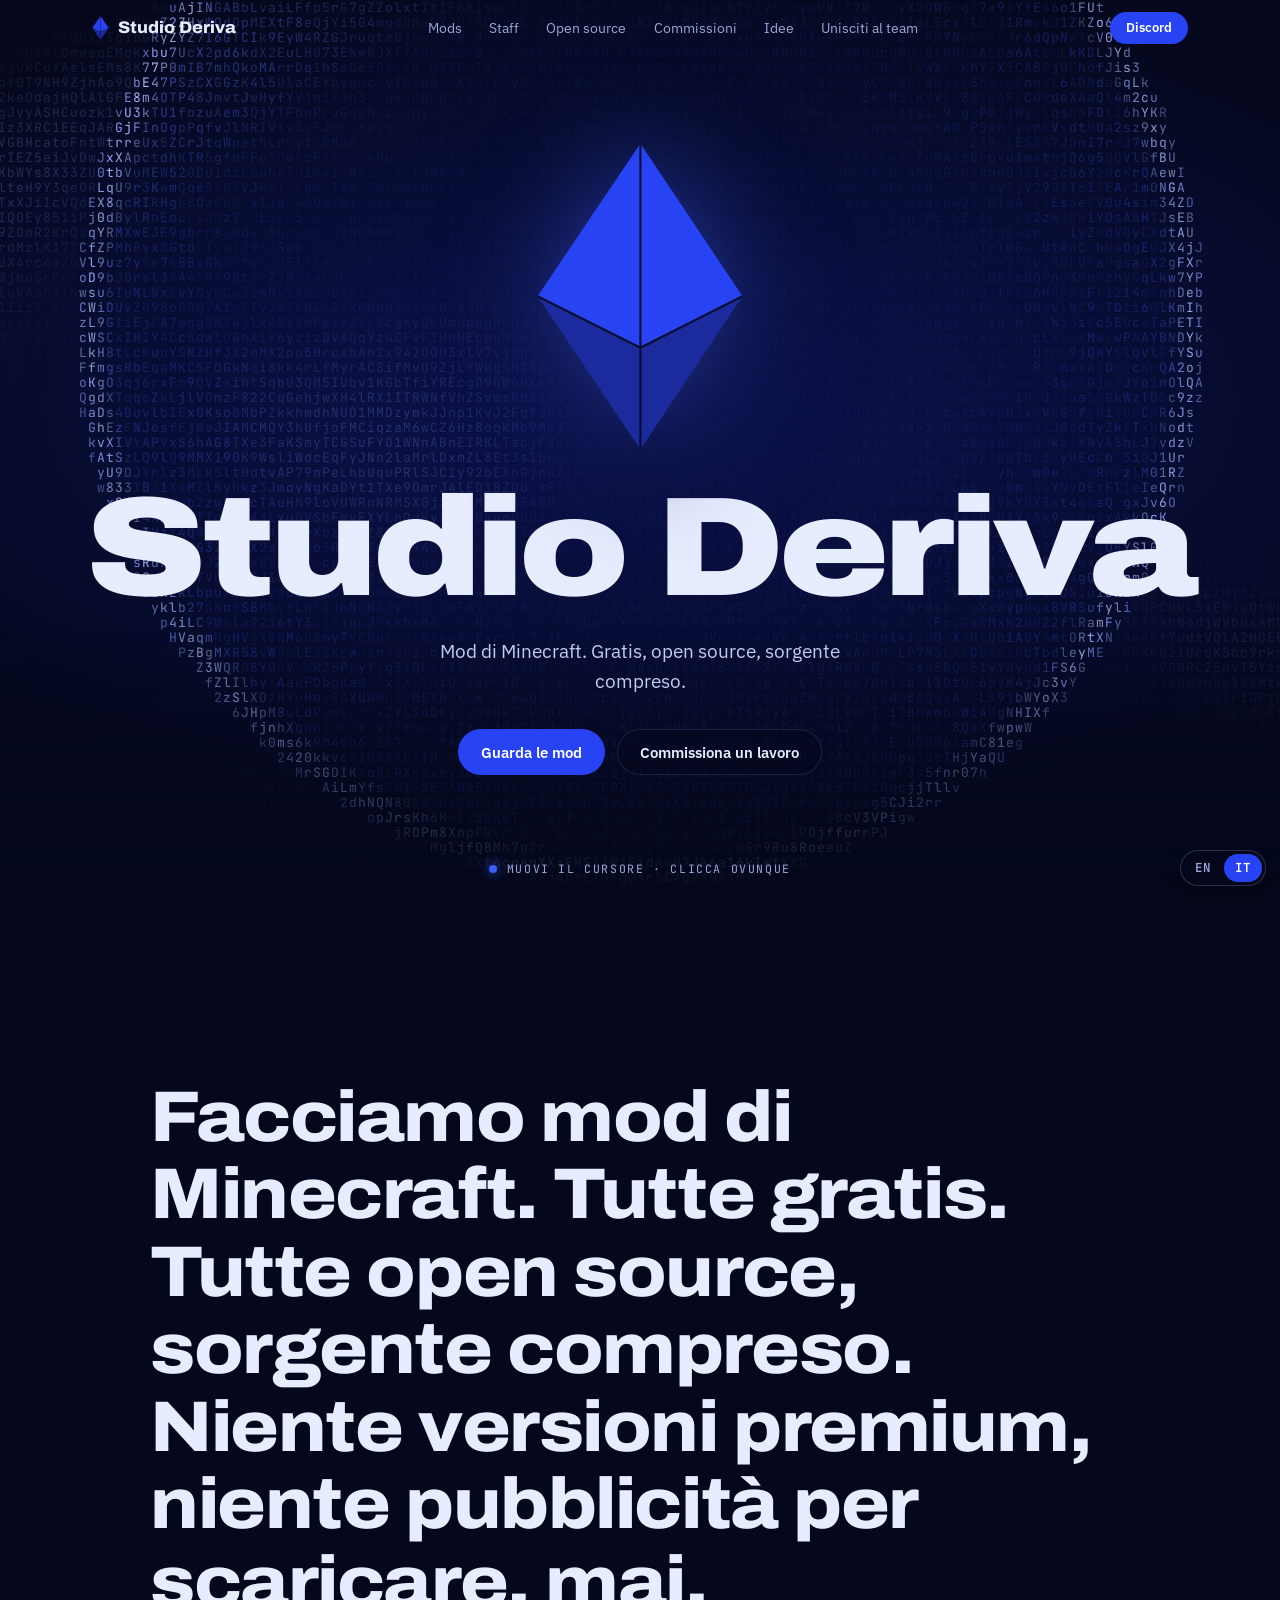
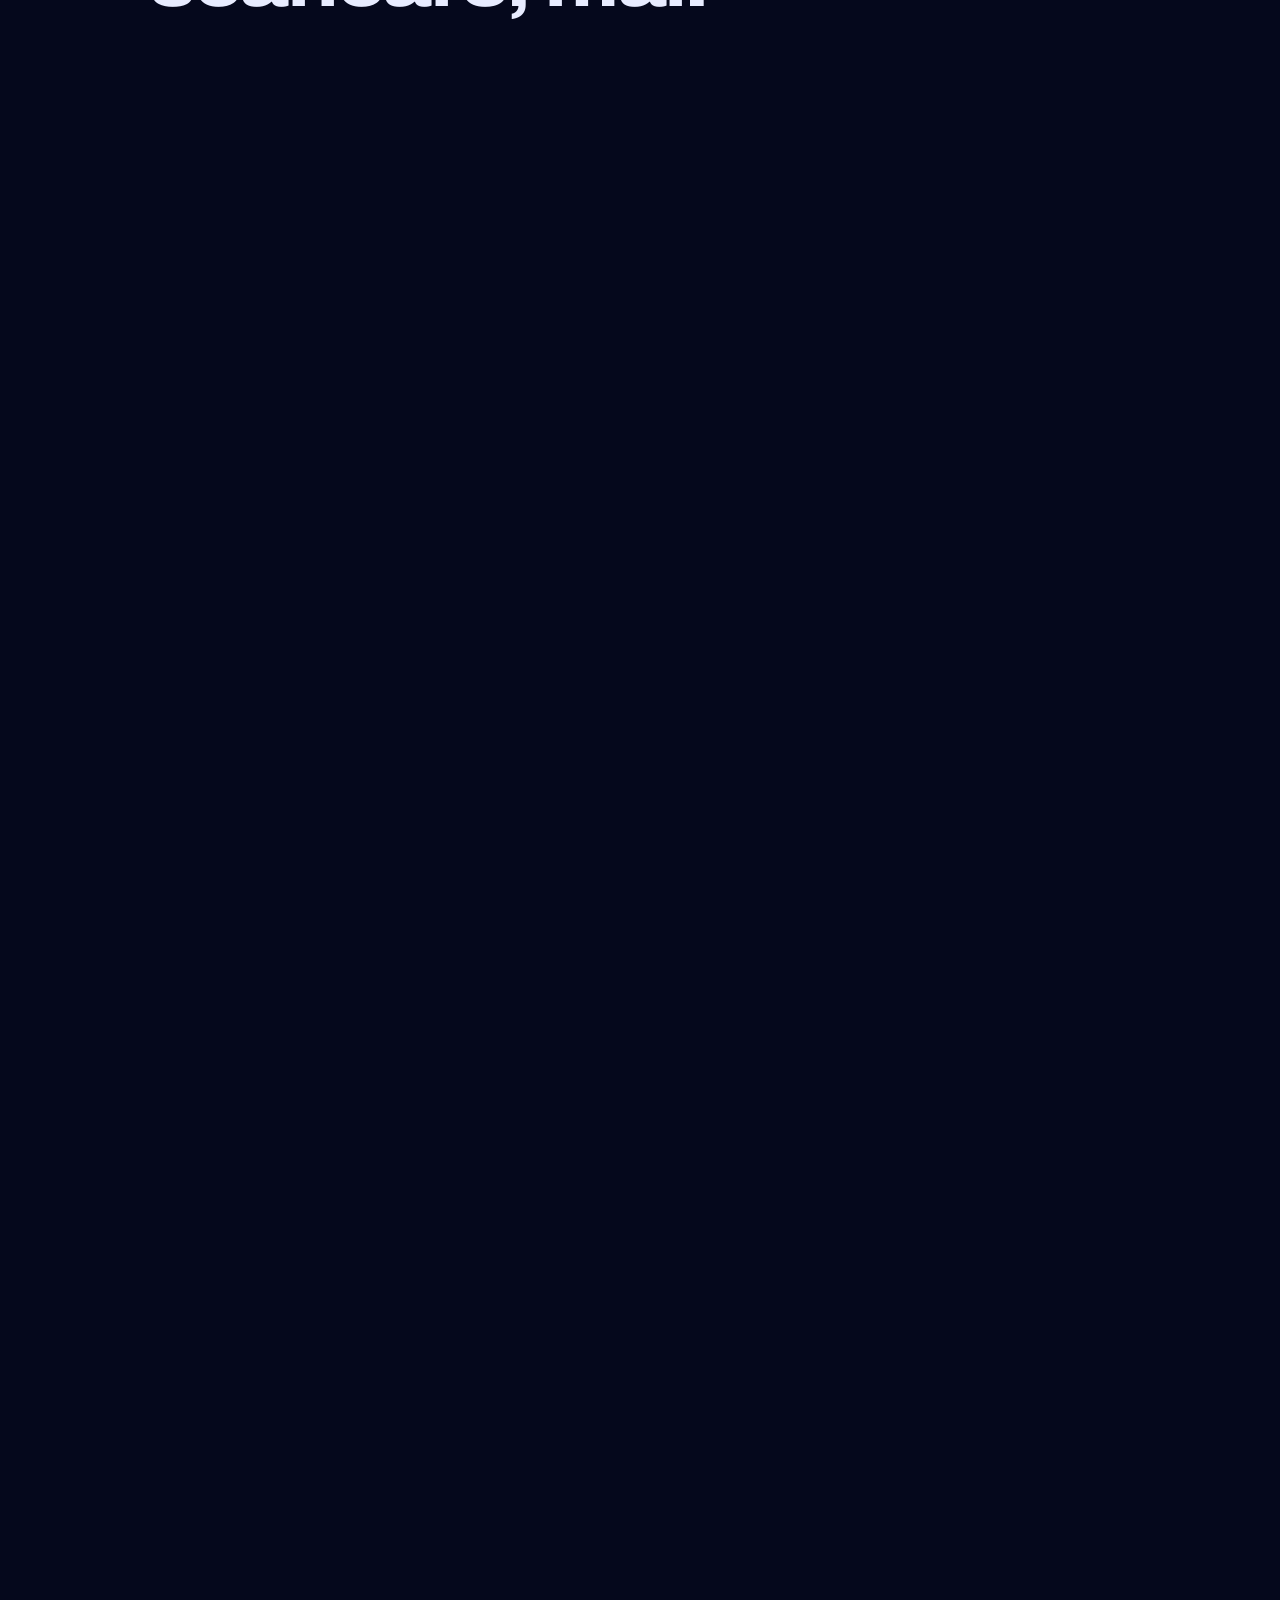
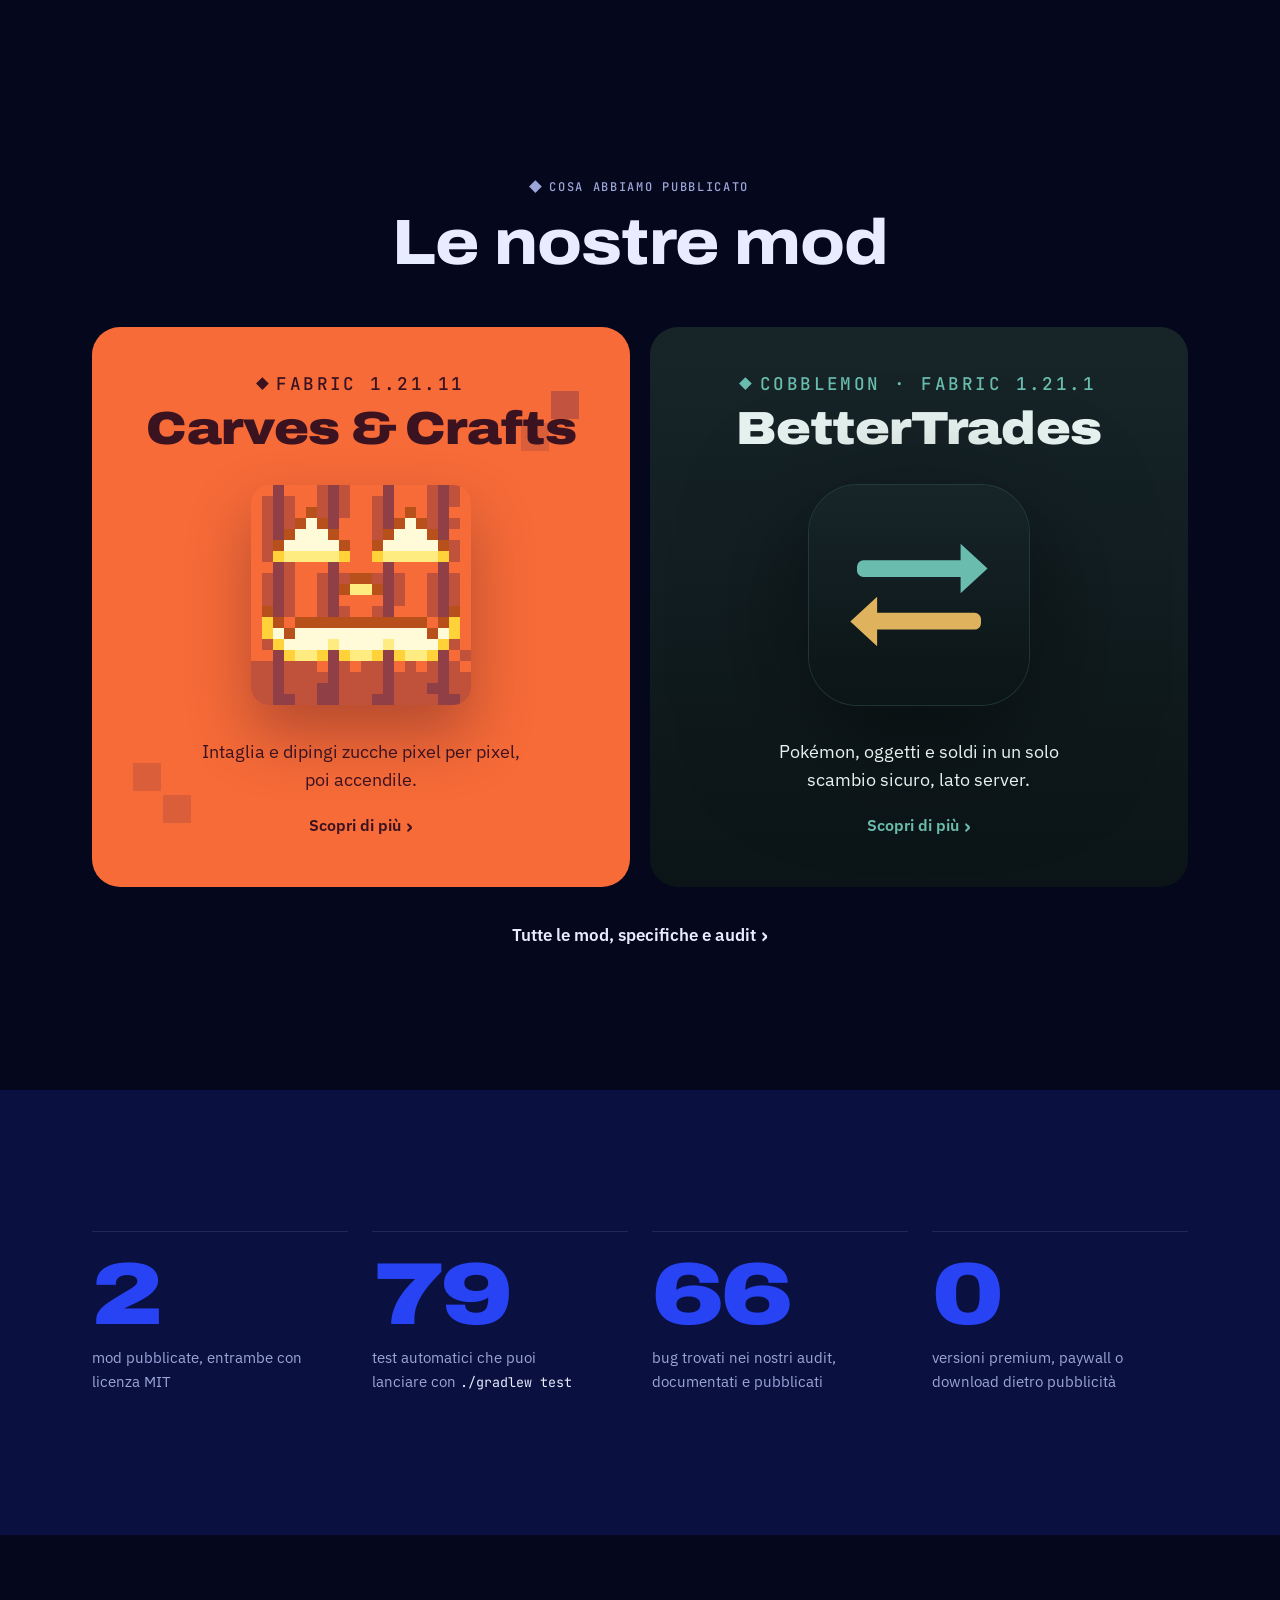
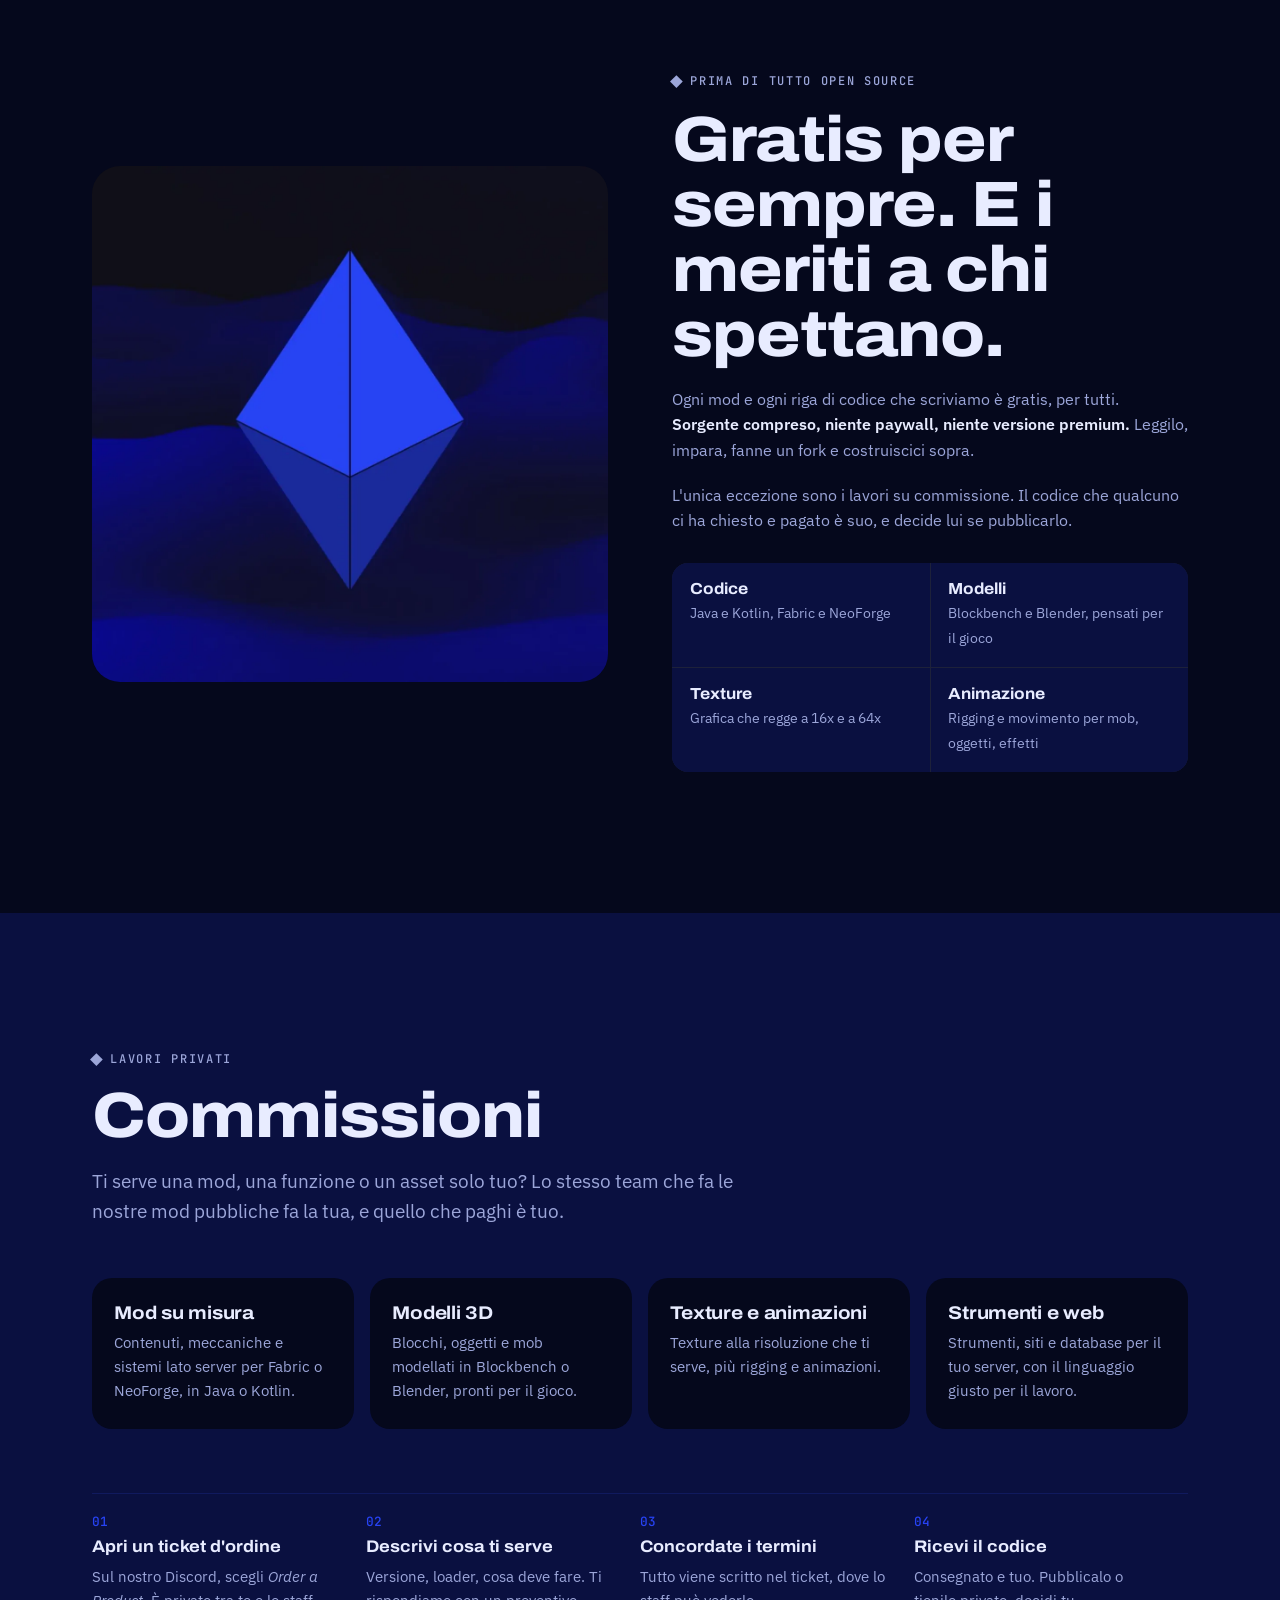
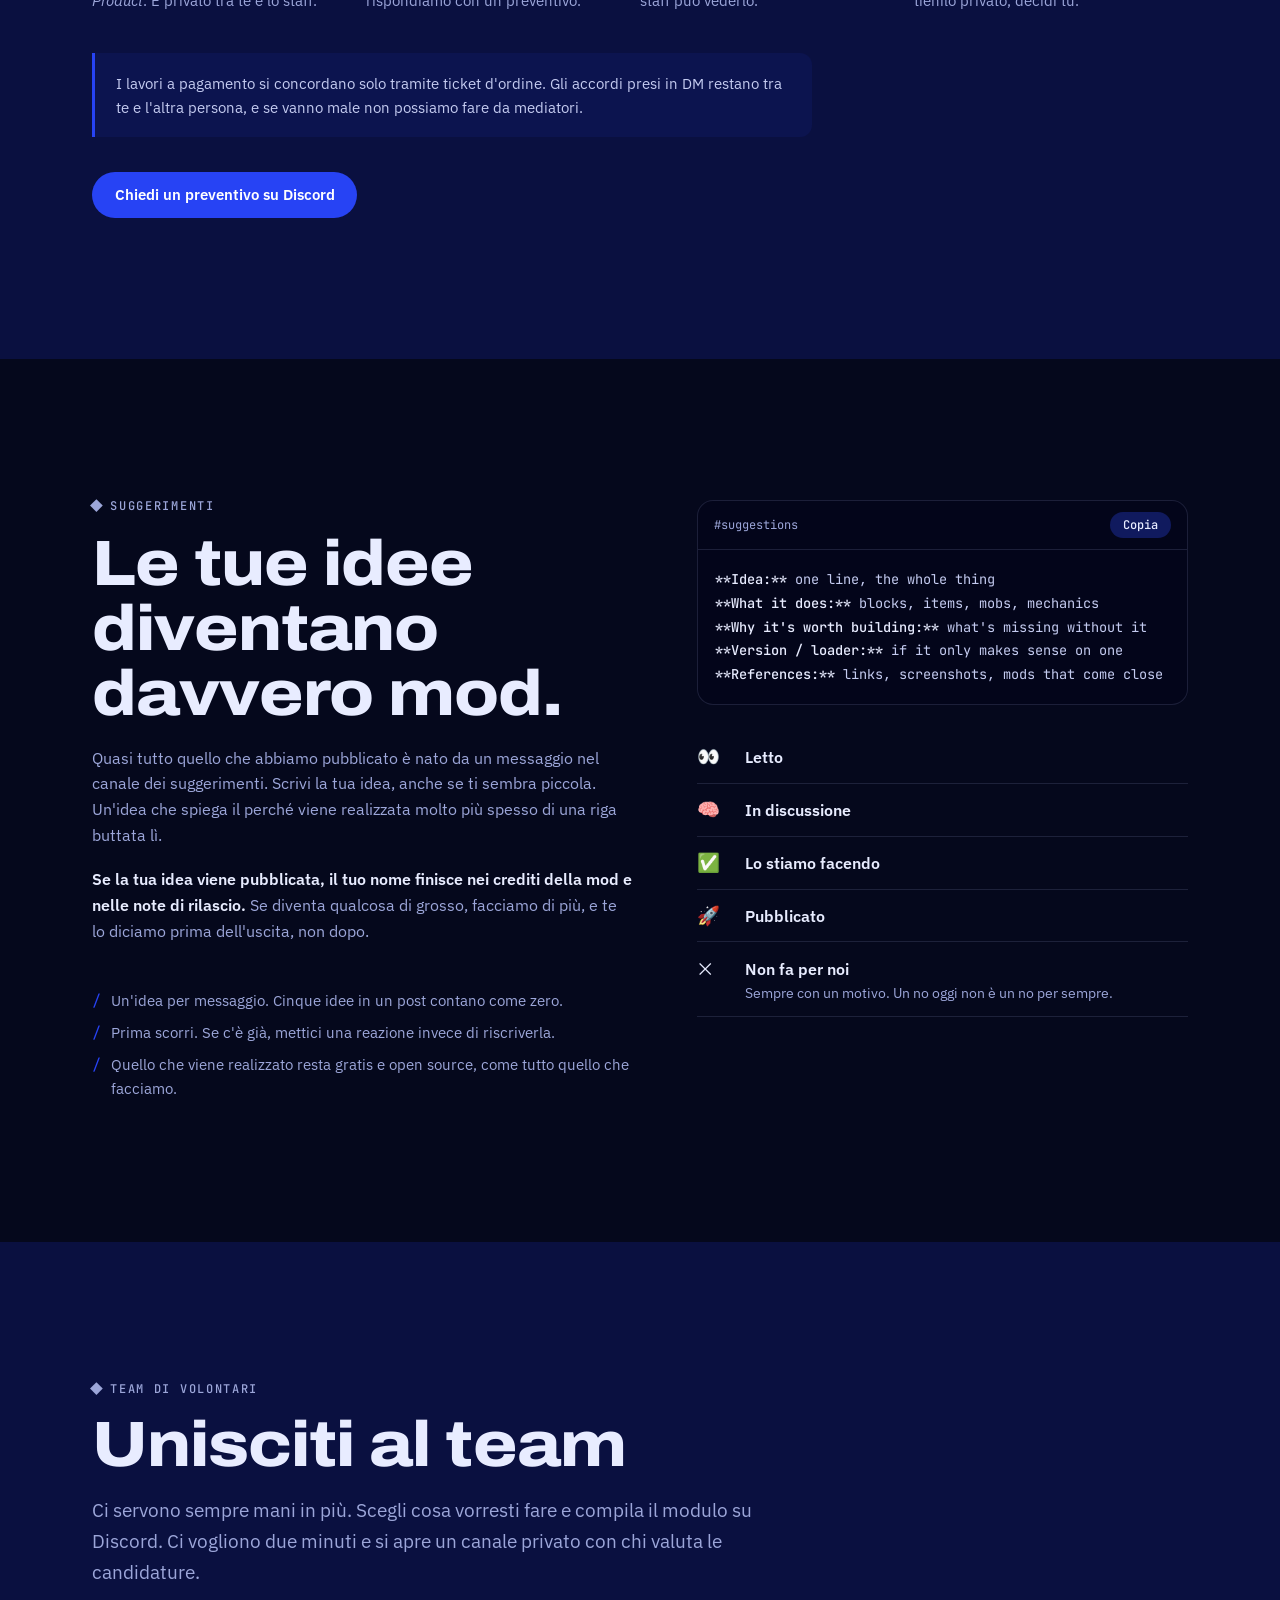
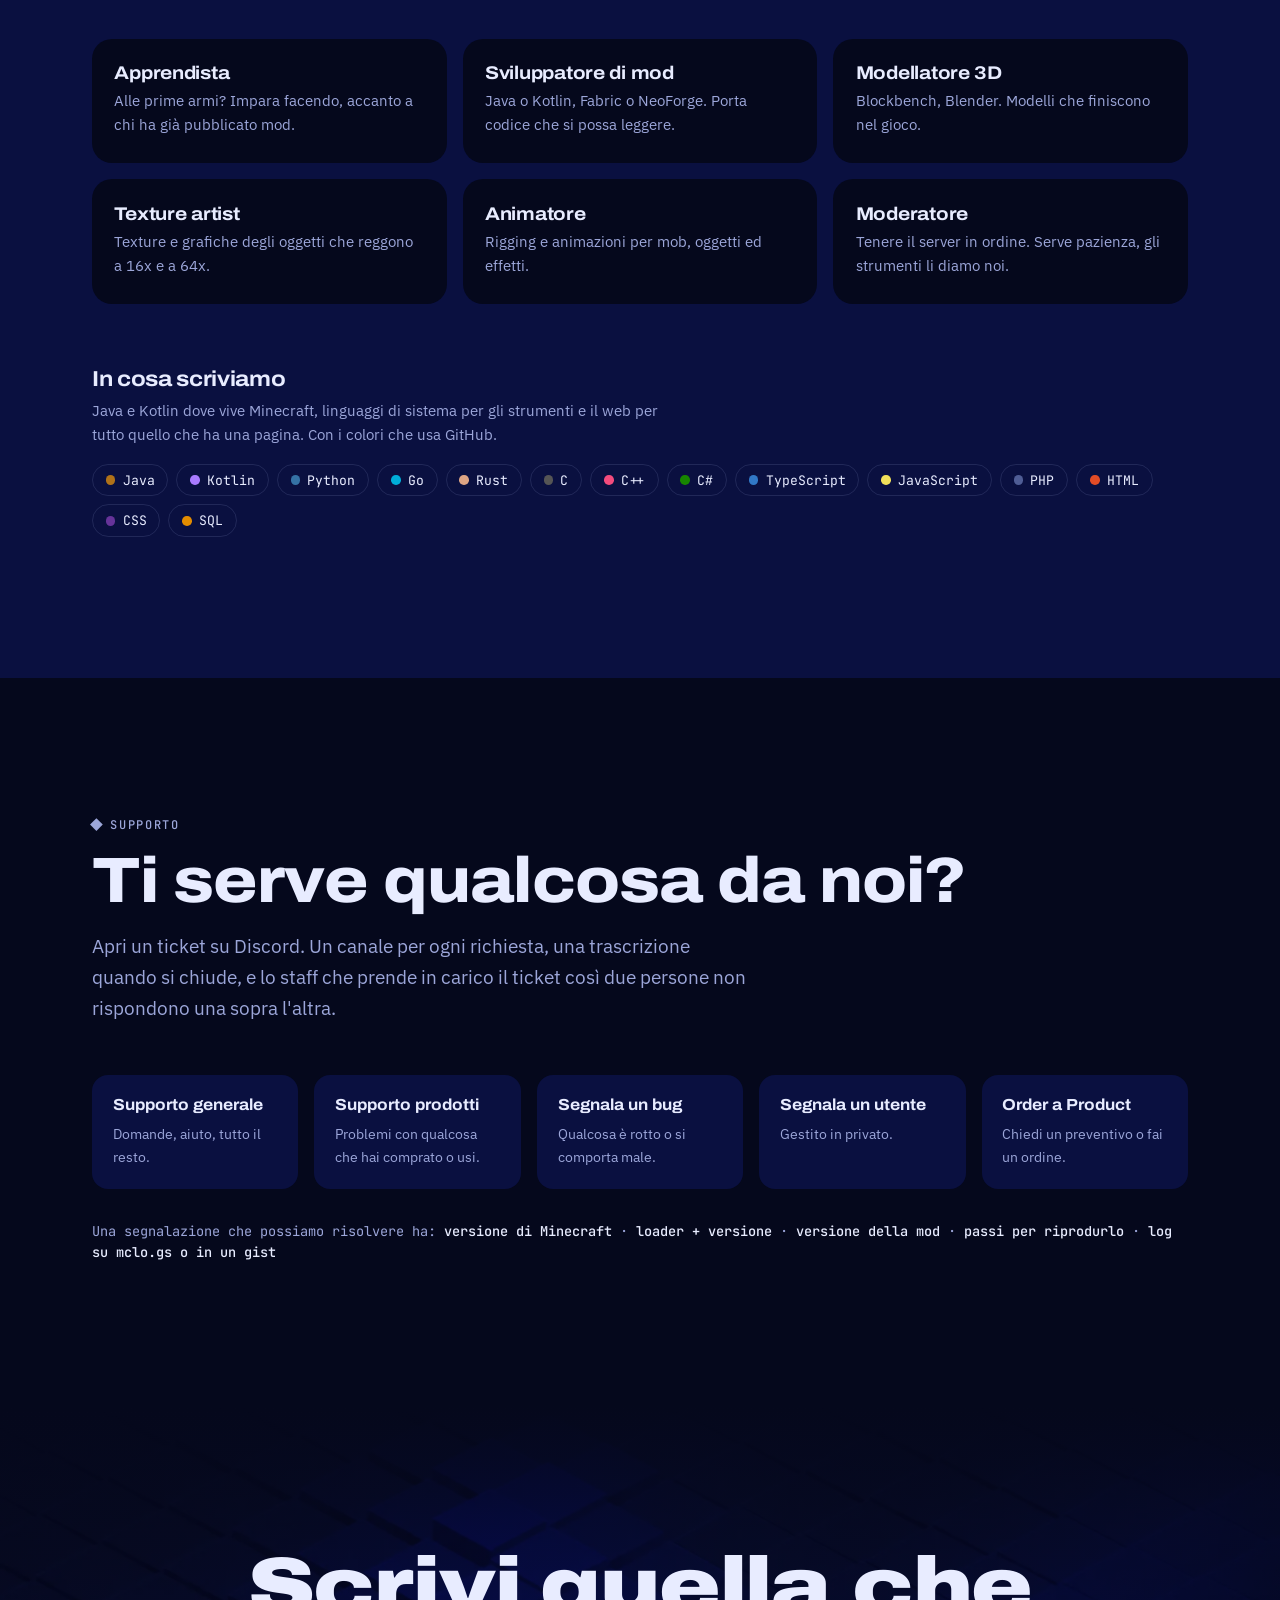
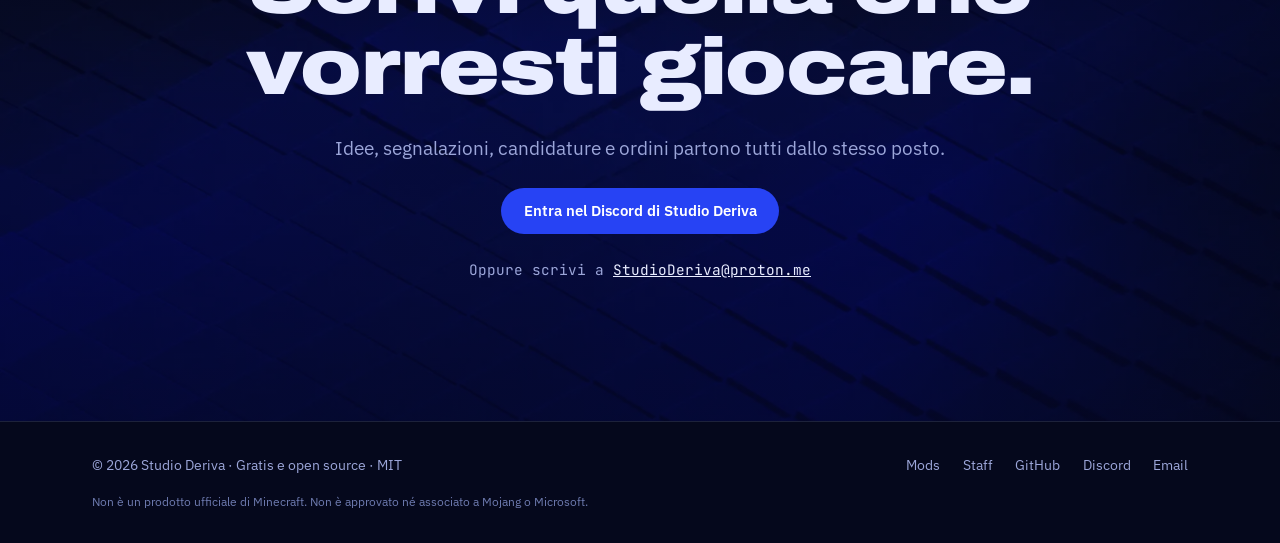
==== it/index.html @ 5e0b3b34 "Real Italian pages in it/, canonical and hreflang on every page Search engines only saw the English " ====
<!doctype html>
<!-- Generated by tools/build-it.mjs from index.html and assets/i18n.js. Edit those, not this file. -->
<html lang="it">
<head>
<meta charset="utf-8">
<meta name="viewport" content="width=device-width, initial-scale=1, viewport-fit=cover">
<title>Studio Deriva</title>
<meta name="claude:viewport-fit-sides" content="cover">
<meta name="description" content="Studio Deriva crea mod per Minecraft. Tutte gratis, tutte open source, sorgente compreso. Commissioni private su richiesta.">
<meta property="og:title" content="Studio Deriva">
<meta property="og:description" content="Mod di Minecraft. Gratis, open source, sorgente compreso.">
<meta property="og:type" content="website">
<meta property="og:url" content="https://studio-deriva.github.io/it/">
<meta property="og:site_name" content="Studio Deriva">
<meta property="og:locale" content="it_IT">
<meta property="og:locale:alternate" content="en_US">
<meta property="og:image" content="https://studio-deriva.github.io/assets/og-banner.jpg">
<meta name="twitter:card" content="summary_large_image">
<meta name="theme-color" content="#05081C">
<link rel="icon" href="../assets/logo.svg" type="image/svg+xml">
<link rel="canonical" href="https://studio-deriva.github.io/it/">
<link rel="alternate" hreflang="en" href="https://studio-deriva.github.io/">
<link rel="alternate" hreflang="it" href="https://studio-deriva.github.io/it/">
<link rel="alternate" hreflang="x-default" href="https://studio-deriva.github.io/">
<link rel="preconnect" href="https://fonts.googleapis.com">
<link rel="preconnect" href="https://fonts.gstatic.com" crossorigin>
<link rel="stylesheet" href="https://fonts.googleapis.com/css2?family=Archivo:wdth,wght@62..125,400..900&family=IBM+Plex+Sans:wght@400;500;600&family=JetBrains+Mono:wght@400;500&display=swap">
<link rel="stylesheet" href="../assets/site.css?v=202610190900">
<style>
/* Home: full-bleed number field with the mark, a scroll-lit statement, then the studio. */

/* Hero */
.hero {
  --tint: #3D5BFF;
  position: relative;
  min-height: max(620px, 100svh);
  display: grid; place-items: center;
  overflow: hidden;
  background: radial-gradient(120% 80% at 50% 45%, #0B1250 0%, var(--ink) 62%);
  cursor: crosshair;
  outline: none;
}
.hero canvas { position: absolute; inset: 0; display: block; }
.hero::after { content: ""; position: absolute; inset: auto 0 0 0; height: 30%; background: linear-gradient(transparent, var(--ink)); pointer-events: none; }
.hero-stage {
  --p: 0;
  position: relative; z-index: 1;
  display: grid; justify-items: center; text-align: center; gap: 1.4rem;
  padding: 6rem max(16px, env(safe-area-inset-right, 0px)) 5rem max(16px, env(safe-area-inset-left, 0px));
  transform: translateY(calc(var(--p) * -90px)) scale(calc(1 - var(--p) * .12));
  opacity: calc(1 - var(--p) * 1.4);
  pointer-events: none;
}
.hero-stage a { pointer-events: auto; }
.hero-mark {
  width: clamp(120px, 17vw, 210px); height: auto;
  filter: drop-shadow(0 0 50px color-mix(in srgb, var(--tint) 55%, transparent)) drop-shadow(0 30px 40px rgba(0, 0, 0, .5));
  transition: filter 1.2s var(--ease);
  animation: drift 8s ease-in-out infinite;
}
@keyframes drift { 0%, 100% { transform: translateY(0) rotate(0deg); } 50% { transform: translateY(-12px) rotate(1.2deg); } }
.hero h1 { font-size: clamp(3.2rem, 11vw, 9rem); font-weight: 900; font-stretch: 120%; letter-spacing: -.035em; line-height: .92; margin-top: .6rem; }
.hero .lede { color: #C4CBF0; text-align: center; max-width: 40ch; }
.hero-cta { display: flex; flex-wrap: wrap; justify-content: center; gap: .8rem; margin-top: .6rem; }
.hint {
  position: absolute; z-index: 1; left: 50%; bottom: calc(1.6rem + env(safe-area-inset-bottom, 0px)); transform: translateX(-50%);
  font: 400 .72rem/1 var(--f-mono); letter-spacing: .14em; text-transform: uppercase; color: var(--mist);
  display: flex; align-items: center; gap: .6rem; white-space: nowrap; pointer-events: none;
}
.hint i { width: .5rem; height: .5rem; border-radius: 50%; background: var(--tint); transition: background 1.2s; box-shadow: 0 0 12px var(--tint); }

/* Statement lit by scroll */
.statement { height: 260vh; position: relative; }
.statement-pin { position: sticky; top: 0; height: 100svh; display: grid; align-items: center; }
.statement p {
  font: 800 clamp(2rem, 5.6vw, 4.6rem)/1.08 var(--f-display); font-stretch: 110%; letter-spacing: -.02em;
  max-width: 20ch; text-wrap: balance;
}
.statement .w { color: var(--frost); opacity: .16; transition: opacity .35s var(--ease), color .35s; }
.statement .w.on { opacity: 1; }

/* Mod tiles */
.tiles { display: grid; grid-template-columns: repeat(2, minmax(0, 1fr)); gap: 1.2rem; }
@media (max-width: 860px) { .tiles { grid-template-columns: minmax(0, 1fr); } }
.tile {
  position: relative; overflow: hidden; border-radius: 28px;
  min-height: 560px; padding: clamp(2rem, 4vw, 3rem) clamp(1.5rem, 3.5vw, 2.6rem);
  display: grid; grid-template-rows: auto auto 1fr auto; justify-items: center; text-align: center; gap: .8rem;
  text-decoration: none;
}
.tile h3 { font-size: clamp(2rem, 4vw, 2.9rem); font-weight: 900; font-stretch: 115%; }
.tile p { font-size: 1.1rem; max-width: 30ch; }
.tile .links { display: flex; gap: 1.6rem; justify-content: center; flex-wrap: wrap; }
.tile img { width: clamp(150px, 22vw, 220px); align-self: center; transition: transform .6s var(--ease); }
.tile:hover img { transform: scale(1.06) rotate(-2deg); }
.tile-carves { background: #F66B38; color: #3B1220; }
.tile-carves::before {
  content: ""; position: absolute; inset: 0; opacity: .5; pointer-events: none;
  background-image: linear-gradient(#C0523C 0 0), linear-gradient(#C0523C 0 0), linear-gradient(#903F47 0 0), linear-gradient(#C0523C 0 0);
  background-size: 28px 28px; background-repeat: no-repeat;
  background-position: 8% 82%, 14% 88%, 90% 12%, 84% 18%;
}
.tile-carves .eyebrow, .tile-carves .more { color: #3B1220; }
.tile-carves img { image-rendering: pixelated; border-radius: 18px; box-shadow: 0 30px 60px rgba(59, 18, 32, .35); }
.tile-trades { background: linear-gradient(180deg, #172529, #0B1416); color: #E6F2EF; }
.tile-trades .eyebrow { color: #6ABCAE; }
.tile-trades .more { color: #6ABCAE; }
.alpha-badge { display: inline-flex; align-items: center; gap: .55rem; font: 700 .95rem/1 "IBM Plex Sans", sans-serif; color: #FF496E; background: rgba(255, 73, 110, .14); border: 1.5px solid rgba(255, 73, 110, .55); padding: .4rem .95rem .4rem .4rem; border-radius: 100px; box-shadow: 0 0 24px rgba(255, 73, 110, .25); vertical-align: middle; justify-self: center; white-space: nowrap; }
.alpha-badge i { font-style: normal; display: inline-grid; place-items: center; width: 1.7rem; height: 1.7rem; border-radius: 50%; background: rgba(255, 73, 110, .25); font-weight: 800; }
.alpha-badge.sm { font-size: .8rem; padding: .25rem .7rem .25rem .25rem; gap: .4rem; box-shadow: none; }
.alpha-badge.sm i { width: 1.3rem; height: 1.3rem; }
.tile > .alpha-badge.corner { position: absolute; top: 1.1rem; right: 1.1rem; font-size: .8rem; padding: .25rem .7rem .25rem .25rem; gap: .4rem; box-shadow: none; }
.tile > .alpha-badge.corner i { width: 1.3rem; height: 1.3rem; }
.tile .eyebrow { max-width: none; white-space: nowrap; }
@media (max-width: 480px) { .tile .eyebrow { font-size: .66rem; letter-spacing: .06em; } }
.tile-trades img { filter: drop-shadow(0 30px 60px rgba(0, 0, 0, .5)); border-radius: 22%; box-shadow: 0 0 0 1px rgba(106, 188, 174, .2); }
.tile > * { position: relative; }
.tile-blurb { margin: 0 auto 1.2rem; }
.all-mods { display: flex; justify-content: center; margin-top: 2.2rem; }
.all-mods .more { color: var(--frost); font-size: 1.05rem; }

/* Numbers */
.stats { display: grid; grid-template-columns: repeat(4, minmax(0, 1fr)); gap: 2rem 1.5rem; }
@media (max-width: 860px) { .stats { grid-template-columns: repeat(2, minmax(0, 1fr)); } }
.stat { display: grid; gap: .4rem; border-top: 1px solid var(--line); padding-top: 1.2rem; align-content: start; }
.stat b { font: 900 clamp(3rem, 7vw, 5.5rem)/1 var(--f-display); font-stretch: 125%; color: var(--cobalt); font-variant-numeric: tabular-nums; letter-spacing: -.03em; }
.stat span { color: var(--mist); font-size: .95rem; max-width: 24ch; }
.stat code { color: var(--frost); }

/* Open source split */
.split { display: grid; grid-template-columns: minmax(0, 1fr) minmax(0, 1fr); gap: clamp(2rem, 5vw, 4.5rem); align-items: center; }
@media (max-width: 860px) { .split { grid-template-columns: minmax(0, 1fr); } }
.split-art { border-radius: 28px; overflow: hidden; aspect-ratio: 1 / 1; max-width: 100%; }
.split-art img { width: 100%; height: 100%; object-fit: cover; }
.prose { display: grid; gap: 1.2rem; }
.prose p { color: var(--mist); max-width: 60ch; }
.prose p strong { color: var(--frost); font-weight: 600; }
.pillars { display: grid; grid-template-columns: repeat(2, minmax(0, 1fr)); gap: 1px; background: var(--line); border-radius: 16px; overflow: hidden; margin-top: .6rem; }
.pillars div { background: var(--deep); padding: 1rem 1.1rem; }
.pillars b { display: block; font: 700 1rem/1.3 var(--f-display); font-stretch: 108%; }
.pillars span { font-size: .88rem; color: var(--mist); }

/* Commissions */
.offer { display: grid; grid-template-columns: repeat(auto-fit, minmax(min(100%, 240px), 1fr)); gap: 1rem; margin-bottom: 4rem; }
.offer div { padding: 1.6rem 1.4rem; border-radius: 20px; background: var(--ink); display: grid; gap: .5rem; align-content: start; }
.offer h3 { font-size: 1.15rem; }
.offer p { color: var(--mist); font-size: .94rem; }
.steps { list-style: none; margin: 0; padding: 0; display: grid; grid-template-columns: repeat(auto-fit, minmax(min(100%, 220px), 1fr)); counter-reset: step; border-top: 1px solid var(--deep-2); }
.steps li { counter-increment: step; padding: 1.4rem 1.4rem 0 0; display: grid; gap: .45rem; align-content: start; }
.steps li::before { content: "0" counter(step); font: 500 .8rem/1 var(--f-mono); color: var(--cobalt); }
.steps b { font: 700 1.05rem/1.3 var(--f-display); font-stretch: 108%; }
.steps span { color: var(--mist); font-size: .94rem; }
.note { margin-top: 2.5rem; padding: 1.1rem 1.3rem; border-left: 3px solid var(--cobalt); background: rgba(39, 67, 244, .08); color: #C4CBF0; font-size: .95rem; max-width: 80ch; border-radius: 0 12px 12px 0; }
.row-cta { display: flex; flex-wrap: wrap; gap: .8rem; margin-top: 2.2rem; }

/* Ideas */
.ideas { display: grid; grid-template-columns: minmax(0, 1.1fr) minmax(0, 1fr); gap: clamp(2rem, 5vw, 4rem); align-items: start; }
@media (max-width: 900px) { .ideas { grid-template-columns: minmax(0, 1fr); } }
.template { background: #03051A; border: 1px solid var(--line); border-radius: 16px; overflow: hidden; min-width: 0; }
.template-bar { display: flex; justify-content: space-between; align-items: center; padding: .7rem 1rem; border-bottom: 1px solid var(--line); font: 400 .75rem/1 var(--f-mono); color: var(--mist); }
.copy-btn { font: 500 .75rem/1 var(--f-mono); background: var(--deep-2); color: var(--frost); border: 0; padding: .45rem .8rem; border-radius: 100px; cursor: pointer; }
.copy-btn:hover { background: var(--cobalt); }
.template pre { margin: 0; padding: 1.1rem; overflow-x: auto; font: 400 .85rem/1.75 var(--f-mono); color: #C4CBF0; }
.template pre b { color: var(--frost); font-weight: 500; }
.status { list-style: none; margin: 1.6rem 0 0; padding: 0; display: grid; }
.status li { display: grid; grid-template-columns: 2.2rem 1fr; gap: .8rem; align-items: baseline; padding: .7rem 0; border-bottom: 1px solid var(--line); }
.status li span:first-child { font-size: 1.15rem; }
.status li b { font-weight: 600; }
.status li small { display: block; color: var(--mist); font-size: .88rem; }
.rules { margin: 1.6rem 0 0; padding: 0; list-style: none; display: grid; gap: .5rem; color: var(--mist); font-size: .94rem; }
.rules li { padding-left: 1.2rem; position: relative; }
.rules li::before { content: "/"; position: absolute; left: 0; color: var(--cobalt); font-family: var(--f-mono); }

/* Team */
.roles { display: grid; grid-template-columns: repeat(auto-fit, minmax(min(100%, 300px), 1fr)); gap: 1rem; }
.roles div { background: var(--ink); padding: 1.6rem 1.4rem; display: grid; gap: .4rem; border-radius: 20px; align-content: start; }
.roles h3 { font-size: 1.15rem; }
.roles p { color: var(--mist); font-size: .94rem; }
.langs-head { margin: 4rem 0 1.1rem; display: grid; gap: .5rem; }
.langs-head p { color: var(--mist); max-width: 65ch; font-size: .95rem; }
.langs { display: flex; flex-wrap: wrap; gap: .5rem; list-style: none; margin: 0; padding: 0; }
.langs li { display: inline-flex; align-items: center; gap: .45rem; font: 400 .82rem/1 var(--f-mono); padding: .55rem .8rem; border: 1px solid var(--line); border-radius: 100px; }
.langs li::before { content: ""; width: .6rem; height: .6rem; border-radius: 50%; background: var(--c); }

/* Support */
.tickets { display: grid; grid-template-columns: repeat(auto-fit, minmax(min(100%, 200px), 1fr)); gap: 1rem; }
.tickets div { padding: 1.3rem; border-radius: 16px; background: var(--deep); display: grid; gap: .35rem; align-content: start; }
.tickets b { font: 700 1rem/1.3 var(--f-display); font-stretch: 108%; }
.tickets span { color: var(--mist); font-size: .9rem; }
.bugline { margin-top: 2rem; font: 400 .85rem/1.6 var(--f-mono); color: var(--mist); }
.bugline b { color: var(--frost); font-weight: 500; }

/* Closing */
.cta { position: relative; overflow: hidden; background: var(--ink) url("../assets/hero-tiles.webp") center 70% / cover no-repeat; }
.cta::before { content: ""; position: absolute; inset: 0; background: linear-gradient(var(--ink), rgba(5, 8, 28, .55) 40%, rgba(5, 8, 28, .7)); }
.cta .wrap { position: relative; display: grid; gap: 1.5rem; justify-items: center; text-align: center; }
.cta-mail { font: 400 .9rem/1.6 var(--f-mono); color: var(--mist); }
.cta-mail a { color: var(--frost); }
.cta h2 { font-size: clamp(2.4rem, 6.5vw, 5rem); font-weight: 900; font-stretch: 118%; }

@media (prefers-reduced-motion: reduce) {
  .hero-mark { animation: none; }
  .statement { height: auto; }
  .statement-pin { position: static; height: auto; padding-block: 6rem; }
}
</style>
</head>
<body>

<header class="site-header">
  <div class="wrap nav">
    <a class="brand" href="#top"><img src="../assets/logo.svg" alt="" width="17" height="25">Studio Deriva</a>
    <ul class="nav-links">
      <li><a href="mods.html">Mods</a></li>
      <li><a href="staff.html">Staff</a></li>
      <li><a href="#open-source">Open source</a></li>
      <li><a href="#commissions">Commissioni</a></li>
      <li><a href="#ideas">Idee</a></li>
      <li><a href="#team">Unisciti al team</a></li>
    </ul>
    <a class="btn btn-primary" href="https://discord.gg/pQPWr7vfHu" target="_blank" rel="noopener">Discord</a>
  </div>
</header>

<main id="top">
  <div class="hero" data-field data-progress="leave" tabindex="0" aria-label="Campo di caratteri. Muovi il cursore per illuminarlo, clicca per colorarlo.">
    <canvas aria-hidden="true"></canvas>
    <div class="hero-stage">
      <img class="hero-mark" src="../assets/logo.svg" alt="Logo di Studio Deriva, un ottaedro blu" width="210" height="311">
      <h1>Studio Deriva</h1>
      <p class="lede">Mod di Minecraft. Gratis, open source, sorgente compreso.</p>
      <div class="hero-cta">
        <a class="btn btn-primary" href="mods.html">Guarda le mod</a>
        <a class="btn btn-ghost" href="#commissions">Commissiona un lavoro</a>
      </div>
    </div>
    <p class="hint"><i></i>Muovi il cursore · clicca ovunque</p>
  </div>

  <div class="statement" data-progress>
    <div class="statement-pin">
      <div class="wrap">
        <p data-words>Facciamo mod di Minecraft. Tutte gratis. Tutte open source, sorgente compreso. Niente versioni premium, niente pubblicità per scaricare, mai.</p>
      </div>
    </div>
  </div>

  <section id="mods">
    <div class="wrap">
      <div class="section-head center reveal">
        <p class="eyebrow">Cosa abbiamo pubblicato</p>
        <h2>Le nostre mod</h2>
      </div>
      <div class="tiles">
        <a class="tile tile-carves reveal-scale" href="mods.html#carves-and-crafts">
          <p class="eyebrow">Fabric 1.21.11</p>
          <h3>Carves &amp; Crafts</h3>
          <img src="../assets/mods/carves-and-crafts.png" alt="Logo di Carves &amp; Crafts, una zucca intagliata in pixel art" width="220" height="220" loading="lazy">
          <div>
            <p class="tile-blurb">Intaglia e dipingi zucche pixel per pixel, poi accendile.</p>
            <div class="links"><span class="more">Scopri di più</span></div>
          </div>
        </a>
        <a class="tile tile-trades reveal-scale" href="mods.html#bettertrades">
          <p class="eyebrow">Cobblemon · Fabric 1.21.1</p>
          <h3>BetterTrades</h3>
          <img src="../assets/mods/bettertrades.svg" alt="Logo di BetterTrades, una freccia verde acqua e una ambra in direzioni opposte" width="220" height="220" loading="lazy">
          <div>
            <p class="tile-blurb">Pokémon, oggetti e soldi in un solo scambio sicuro, lato server.</p>
            <div class="links"><span class="more">Scopri di più</span></div>
          </div>
        </a>
      </div>
      <div class="all-mods"><a class="more" href="mods.html">Tutte le mod, specifiche e audit</a></div>
    </div>
  </section>

  <section class="band">
    <div class="wrap">
      <div class="stats">
        <div class="stat reveal"><b data-count="2">2</b><span>mod pubblicate, entrambe con licenza MIT</span></div>
        <div class="stat reveal"><b data-count="79">79</b><span>test automatici che puoi lanciare con <code>./gradlew test</code></span></div>
        <div class="stat reveal"><b data-count="66">66</b><span>bug trovati nei nostri audit, documentati e pubblicati</span></div>
        <div class="stat reveal"><b>0</b><span>versioni premium, paywall o download dietro pubblicità</span></div>
      </div>
    </div>
  </section>

  <section id="open-source">
    <div class="wrap split">
      <div class="split-art reveal-scale"><img src="../assets/octahedron-dunes.webp" alt="" width="1200" height="1156" loading="lazy"></div>
      <div class="prose reveal">
        <p class="eyebrow">Prima di tutto open source</p>
        <h2>Gratis per sempre. E i meriti a chi spettano.</h2>
        <p>Ogni mod e ogni riga di codice che scriviamo è gratis, per tutti. <strong>Sorgente compreso, niente paywall, niente versione premium.</strong> Leggilo, impara, fanne un fork e costruiscici sopra.</p>
        <p>L'unica eccezione sono i lavori su commissione. Il codice che qualcuno ci ha chiesto e pagato è suo, e decide lui se pubblicarlo.</p>
        <div class="pillars">
          <div><b>Codice</b><span>Java e Kotlin, Fabric e NeoForge</span></div>
          <div><b>Modelli</b><span>Blockbench e Blender, pensati per il gioco</span></div>
          <div><b>Texture</b><span>Grafica che regge a 16x e a 64x</span></div>
          <div><b>Animazione</b><span>Rigging e movimento per mob, oggetti, effetti</span></div>
        </div>
      </div>
    </div>
  </section>

  <section id="commissions" class="band">
    <div class="wrap">
      <div class="section-head reveal">
        <p class="eyebrow">Lavori privati</p>
        <h2>Commissioni</h2>
        <p class="lede">Ti serve una mod, una funzione o un asset solo tuo? Lo stesso team che fa le nostre mod pubbliche fa la tua, e quello che paghi è tuo.</p>
      </div>
      <div class="offer">
        <div class="reveal"><h3>Mod su misura</h3><p>Contenuti, meccaniche e sistemi lato server per Fabric o NeoForge, in Java o Kotlin.</p></div>
        <div class="reveal"><h3>Modelli 3D</h3><p>Blocchi, oggetti e mob modellati in Blockbench o Blender, pronti per il gioco.</p></div>
        <div class="reveal"><h3>Texture e animazioni</h3><p>Texture alla risoluzione che ti serve, più rigging e animazioni.</p></div>
        <div class="reveal"><h3>Strumenti e web</h3><p>Strumenti, siti e database per il tuo server, con il linguaggio giusto per il lavoro.</p></div>
      </div>
      <ol class="steps reveal">
        <li><b>Apri un ticket d'ordine</b><span>Sul nostro Discord, scegli <em>Order a Product</em>. È privato tra te e lo staff.</span></li>
        <li><b>Descrivi cosa ti serve</b><span>Versione, loader, cosa deve fare. Ti rispondiamo con un preventivo.</span></li>
        <li><b>Concordate i termini</b><span>Tutto viene scritto nel ticket, dove lo staff può vederlo.</span></li>
        <li><b>Ricevi il codice</b><span>Consegnato e tuo. Pubblicalo o tienilo privato, decidi tu.</span></li>
      </ol>
      <p class="note">I lavori a pagamento si concordano solo tramite ticket d'ordine. Gli accordi presi in DM restano tra te e l'altra persona, e se vanno male non possiamo fare da mediatori.</p>
      <div class="row-cta"><a class="btn btn-primary" href="https://discord.gg/pQPWr7vfHu" target="_blank" rel="noopener">Chiedi un preventivo su Discord</a></div>
    </div>
  </section>

  <section id="ideas">
    <div class="wrap ideas">
      <div class="prose reveal">
        <p class="eyebrow">Suggerimenti</p>
        <h2>Le tue idee diventano davvero mod.</h2>
        <p>Quasi tutto quello che abbiamo pubblicato è nato da un messaggio nel canale dei suggerimenti. Scrivi la tua idea, anche se ti sembra piccola. Un'idea che spiega il perché viene realizzata molto più spesso di una riga buttata lì.</p>
        <p><strong>Se la tua idea viene pubblicata, il tuo nome finisce nei crediti della mod e nelle note di rilascio.</strong> Se diventa qualcosa di grosso, facciamo di più, e te lo diciamo prima dell'uscita, non dopo.</p>
        <ul class="rules">
          <li>Un'idea per messaggio. Cinque idee in un post contano come zero.</li>
          <li>Prima scorri. Se c'è già, mettici una reazione invece di riscriverla.</li>
          <li>Quello che viene realizzato resta gratis e open source, come tutto quello che facciamo.</li>
        </ul>
      </div>
      <div class="reveal">
        <div class="template">
          <div class="template-bar"><span>#suggestions</span><button class="copy-btn" type="button" data-copy="template-text">Copia</button></div>
<pre id="template-text"><b>**Idea:**</b> one line, the whole thing
<b>**What it does:**</b> blocks, items, mobs, mechanics
<b>**Why it's worth building:**</b> what's missing without it
<b>**Version / loader:**</b> if it only makes sense on one
<b>**References:**</b> links, screenshots, mods that come close</pre>
        </div>
        <ul class="status" aria-label="Cosa significano le reazioni dello staff">
          <li><span>👀</span><span><b>Letto</b></span></li>
          <li><span>🧠</span><span><b>In discussione</b></span></li>
          <li><span>✅</span><span><b>Lo stiamo facendo</b></span></li>
          <li><span>🚀</span><span><b>Pubblicato</b></span></li>
          <li><span>❌</span><span><b>Non fa per noi</b><small>Sempre con un motivo. Un no oggi non è un no per sempre.</small></span></li>
        </ul>
      </div>
    </div>
  </section>

  <section id="team" class="band">
    <div class="wrap">
      <div class="section-head reveal">
        <p class="eyebrow">Team di volontari</p>
        <h2>Unisciti al team</h2>
        <p class="lede">Ci servono sempre mani in più. Scegli cosa vorresti fare e compila il modulo su Discord. Ci vogliono due minuti e si apre un canale privato con chi valuta le candidature.</p>
      </div>
      <div class="roles">
        <div class="reveal"><h3>Apprendista</h3><p>Alle prime armi? Impara facendo, accanto a chi ha già pubblicato mod.</p></div>
        <div class="reveal"><h3>Sviluppatore di mod</h3><p>Java o Kotlin, Fabric o NeoForge. Porta codice che si possa leggere.</p></div>
        <div class="reveal"><h3>Modellatore 3D</h3><p>Blockbench, Blender. Modelli che finiscono nel gioco.</p></div>
        <div class="reveal"><h3>Texture artist</h3><p>Texture e grafiche degli oggetti che reggono a 16x e a 64x.</p></div>
        <div class="reveal"><h3>Animatore</h3><p>Rigging e animazioni per mob, oggetti ed effetti.</p></div>
        <div class="reveal"><h3>Moderatore</h3><p>Tenere il server in ordine. Serve pazienza, gli strumenti li diamo noi.</p></div>
      </div>
      <div class="langs-head reveal">
        <h3>In cosa scriviamo</h3>
        <p>Java e Kotlin dove vive Minecraft, linguaggi di sistema per gli strumenti e il web per tutto quello che ha una pagina. Con i colori che usa GitHub.</p>
      </div>
      <ul class="langs reveal">
        <li style="--c:#b07219">Java</li>
        <li style="--c:#A97BFF">Kotlin</li>
        <li style="--c:#3572A5">Python</li>
        <li style="--c:#00ADD8">Go</li>
        <li style="--c:#dea584">Rust</li>
        <li style="--c:#555555">C</li>
        <li style="--c:#f34b7d">C++</li>
        <li style="--c:#178600">C#</li>
        <li style="--c:#3178c6">TypeScript</li>
        <li style="--c:#f1e05a">JavaScript</li>
        <li style="--c:#4F5D95">PHP</li>
        <li style="--c:#e34c26">HTML</li>
        <li style="--c:#663399">CSS</li>
        <li style="--c:#e38c00">SQL</li>
      </ul>
    </div>
  </section>

  <section id="support">
    <div class="wrap">
      <div class="section-head reveal">
        <p class="eyebrow">Supporto</p>
        <h2>Ti serve qualcosa da noi?</h2>
        <p class="lede">Apri un ticket su Discord. Un canale per ogni richiesta, una trascrizione quando si chiude, e lo staff che prende in carico il ticket così due persone non rispondono una sopra l'altra.</p>
      </div>
      <div class="tickets">
        <div class="reveal"><b>Supporto generale</b><span>Domande, aiuto, tutto il resto.</span></div>
        <div class="reveal"><b>Supporto prodotti</b><span>Problemi con qualcosa che hai comprato o usi.</span></div>
        <div class="reveal"><b>Segnala un bug</b><span>Qualcosa è rotto o si comporta male.</span></div>
        <div class="reveal"><b>Segnala un utente</b><span>Gestito in privato.</span></div>
        <div class="reveal"><b>Order a Product</b><span>Chiedi un preventivo o fai un ordine.</span></div>
      </div>
      <p class="bugline">Una segnalazione che possiamo risolvere ha: <b>versione di Minecraft</b> · <b>loader + versione</b> · <b>versione della mod</b> · <b>passi per riprodurlo</b> · <b>log su mclo.gs o in un gist</b></p>
    </div>
  </section>

  <section class="cta">
    <div class="wrap">
      <h2 class="reveal">Scrivi quella che vorresti giocare.</h2>
      <p class="lede">Idee, segnalazioni, candidature e ordini partono tutti dallo stesso posto.</p>
      <a class="btn btn-primary" href="https://discord.gg/pQPWr7vfHu" target="_blank" rel="noopener">Entra nel Discord di Studio Deriva</a>
      <p class="cta-mail">Oppure scrivi a <a href="mailto:StudioDeriva@proton.me">StudioDeriva@proton.me</a></p>
    </div>
  </section>
</main>

<footer>
  <div class="wrap foot">
    <p class="legal">Non è un prodotto ufficiale di Minecraft. Non è approvato né associato a Mojang o Microsoft.</p>
    <span>© 2026 Studio Deriva · Gratis e open source · MIT</span>
    <nav>
      <a href="mods.html">Mods</a>
      <a href="staff.html">Staff</a>
      <a href="https://github.com/Studio-Deriva" target="_blank" rel="noopener">GitHub</a>
      <a href="https://discord.gg/pQPWr7vfHu" target="_blank" rel="noopener">Discord</a>
      <a href="mailto:StudioDeriva@proton.me">Email</a>
    </nav>
  </div>
</footer>

<script src="../assets/i18n.js?v=202610190900"></script>
<script src="../assets/site.js?v=202610161900"></script>
<script src="../assets/field.js?v=202610181200"></script>
</body>
</html>
---- assets/site.css ----
/* Studio Deriva — shared styles. Dark, single look committed to the brand's cobalt. */
:root {
  --ink: #05081C;
  --deep: #0A1040;
  --deep-2: #101A5E;
  --cobalt: #2743F4;
  --cobalt-dim: #1B2A9C;
  --frost: #E8ECFF;
  --mist: #9CA6D9;
  --line: rgba(156, 166, 217, .16);
  --f-display: "Archivo", "Helvetica Neue", Arial, sans-serif;
  --f-body: "IBM Plex Sans", "Helvetica Neue", Arial, sans-serif;
  --f-mono: "JetBrains Mono", ui-monospace, "SFMono-Regular", Menlo, monospace;
  --max: 1160px;
  --ease: cubic-bezier(.2, .7, .1, 1);
  color-scheme: dark;
}
*, *::before, *::after { box-sizing: border-box; }
html { scroll-behavior: smooth; }
body {
  margin: 0;
  background: var(--ink);
  color: var(--frost);
  font: 400 16px/1.6 var(--f-body);
  -webkit-font-smoothing: antialiased;
  overflow-x: clip;
}
img { max-width: 100%; height: auto; display: block; }
svg { max-width: 100%; }
a { color: inherit; }
code { font-family: var(--f-mono); font-size: .88em; }
:focus-visible { outline: 2px solid var(--cobalt); outline-offset: 3px; border-radius: 2px; }
.wrap {
  max-width: var(--max);
  margin-inline: auto;
  padding-left: max(16px, env(safe-area-inset-left, 0px));
  padding-right: max(16px, env(safe-area-inset-right, 0px));
}
@media (min-width: 720px) { .wrap { padding-left: max(32px, env(safe-area-inset-left, 0px)); padding-right: max(32px, env(safe-area-inset-right, 0px)); } }

h1, h2, h3 { font-family: var(--f-display); font-stretch: 112%; line-height: 1.02; margin: 0; text-wrap: balance; letter-spacing: -.015em; }
h2 { font-size: clamp(2.2rem, 5.2vw, 4rem); font-weight: 800; }
h3 { font-size: 1.35rem; font-weight: 700; }
p { margin: 0; }
.eyebrow {
  font: 500 .75rem/1 var(--f-mono);
  letter-spacing: .14em;
  text-transform: uppercase;
  color: var(--mist);
  display: flex; align-items: center; gap: .6rem;
}
.eyebrow::before { content: ""; width: .55rem; height: .55rem; background: currentColor; transform: rotate(45deg); flex: none; }
.lede { color: var(--mist); font-size: clamp(1.05rem, 1.5vw, 1.25rem); max-width: 60ch; }

/* Buttons */
.btn {
  display: inline-flex; align-items: center; gap: .55rem;
  font: 600 .95rem/1 var(--f-body);
  padding: .9rem 1.35rem;
  border-radius: 100px;
  text-decoration: none;
  border: 1px solid transparent;
  cursor: pointer;
  transition: background .2s, border-color .2s, transform .2s var(--ease);
}
.btn-primary { background: var(--cobalt); color: #fff; }
.btn-primary:hover { background: #3a55ff; transform: translateY(-1px); }
.btn-ghost { border-color: var(--line); color: var(--frost); background: rgba(5, 8, 28, .35); }
.btn-ghost:hover { border-color: var(--mist); }
.btn svg { width: 1.1em; height: 1.1em; flex: none; }
.more { font-weight: 600; text-decoration: none; display: inline-flex; align-items: center; gap: .3rem; }
.more::after { content: "›"; font-size: 1.3em; line-height: 1; transition: transform .2s var(--ease); }
.more:hover::after { transform: translateX(3px); }

/* Header */
.site-header {
  position: fixed; inset: 0 0 auto 0; z-index: 20;
  padding-top: env(safe-area-inset-top, 0px);
  transition: background .3s, border-color .3s;
  border-bottom: 1px solid transparent;
}
.site-header.solid, .site-header.always {
  background: rgba(5, 8, 28, .78);
  backdrop-filter: saturate(160%) blur(16px);
  -webkit-backdrop-filter: saturate(160%) blur(16px);
  border-bottom-color: var(--line);
}
.nav { display: flex; align-items: center; justify-content: space-between; gap: 1rem; height: 56px; }
.brand { display: flex; align-items: center; gap: .6rem; text-decoration: none; font: 800 1.05rem/1 var(--f-display); font-stretch: 105%; }
.brand img { width: 1.05rem; height: auto; }
.nav-links { display: flex; gap: 1.7rem; list-style: none; margin: 0; padding: 0; font-size: .86rem; }
.nav-links a { text-decoration: none; color: var(--mist); transition: color .2s; }
.nav-links a:hover, .nav-links a[aria-current="page"] { color: var(--frost); }
.nav .btn { padding: .5rem .95rem; font-size: .82rem; }
@media (max-width: 860px) { .nav-links { display: none; } }

/* Phone menu: a toggle in the header opens a full-screen list of the same links. Built by site.js. */
.menu-toggle { display: none; width: 44px; height: 44px; margin-right: -10px; padding: 0; border: 0; background: transparent; color: var(--frost); cursor: pointer; border-radius: 10px; place-items: center; }
.menu-toggle span { position: relative; width: 22px; height: 2px; border-radius: 2px; background: currentColor; transition: background .2s; }
.menu-toggle span::before, .menu-toggle span::after { content: ""; position: absolute; left: 0; width: 22px; height: 2px; border-radius: 2px; background: currentColor; transition: transform .3s var(--ease); }
.menu-toggle span::before { transform: translateY(-7px); }
.menu-toggle span::after { transform: translateY(7px); }
.menu-toggle[aria-expanded="true"] span { background: transparent; }
.menu-toggle[aria-expanded="true"] span::before { transform: rotate(45deg); }
.menu-toggle[aria-expanded="true"] span::after { transform: rotate(-45deg); }
.nav-end { display: flex; align-items: center; gap: .6rem; }
@media (max-width: 860px) { .menu-toggle { display: inline-grid; } }

.mobile-menu {
  position: fixed; inset: 0; z-index: 19;
  padding: calc(56px + env(safe-area-inset-top, 0px) + 1.5rem) max(24px, env(safe-area-inset-right, 0px)) calc(2rem + env(safe-area-inset-bottom, 0px)) max(24px, env(safe-area-inset-left, 0px));
  background: rgba(5, 8, 28, .97);
  backdrop-filter: blur(18px); -webkit-backdrop-filter: blur(18px);
  display: flex; flex-direction: column; gap: 2rem; overflow-y: auto;
  opacity: 0; transition: opacity .25s;
}
.mobile-menu.open { opacity: 1; }
.mobile-menu ul { list-style: none; margin: 0; padding: 0; display: grid; }
.mobile-menu li { border-bottom: 1px solid var(--line); opacity: 0; transform: translateY(12px); transition: opacity .35s var(--ease), transform .35s var(--ease); transition-delay: calc(var(--i) * 40ms); }
.mobile-menu.open li { opacity: 1; transform: none; }
.mobile-menu li a { display: flex; justify-content: space-between; align-items: center; padding: 1rem .2rem; font: 800 1.7rem/1.1 var(--f-display); font-stretch: 112%; color: var(--frost); text-decoration: none; }
.mobile-menu li a::after { content: "›"; color: var(--mist); font-weight: 400; }
.mobile-menu li a[aria-current="page"] { color: var(--cobalt); }
.mobile-menu .btn { align-self: flex-start; }
body.menu-open { overflow: hidden; }
.mobile-menu[hidden] { display: none; }
@media (min-width: 861px) { .mobile-menu { display: none; } }

/* Sections */
section { padding-block: clamp(5rem, 11vw, 9rem); }
.section-head { display: grid; gap: 1.1rem; margin-bottom: 3.2rem; }
.section-head.center { justify-items: center; text-align: center; }
.section-head.center .lede { margin-inline: auto; }
.band { background: var(--deep); }

/* Scroll-driven entrances: content is fully visible without support. */
@supports (animation-timeline: view()) {
  @media (prefers-reduced-motion: no-preference) {
    .reveal { animation: rise linear both; animation-timeline: view(); animation-range: entry 0% entry 55%; }
    .reveal-scale { animation: grow linear both; animation-timeline: view(); animation-range: entry 0% cover 40%; }
  }
}
@keyframes rise { from { opacity: 0; transform: translateY(48px); } to { opacity: 1; transform: none; } }
@keyframes grow { from { opacity: .3; transform: scale(.9); } to { opacity: 1; transform: none; } }

footer { border-top: 1px solid var(--line); padding-block: 2rem; font-size: .86rem; color: var(--mist); background: var(--ink); }
.foot { display: flex; flex-wrap: wrap; justify-content: space-between; gap: 1rem; align-items: center; }
.foot nav { display: flex; gap: 1.4rem; flex-wrap: wrap; }
.foot a { text-decoration: none; }
.foot a:hover { color: var(--frost); }
.legal { flex-basis: 100%; order: 3; font-size: .78rem; line-height: 1.5; color: #6E7BB0; max-width: 90ch; }
.legal a { text-decoration: underline; }

@media (prefers-reduced-motion: reduce) {
  html { scroll-behavior: auto; }
  *, *::before, *::after { transition-duration: .01ms !important; }
}
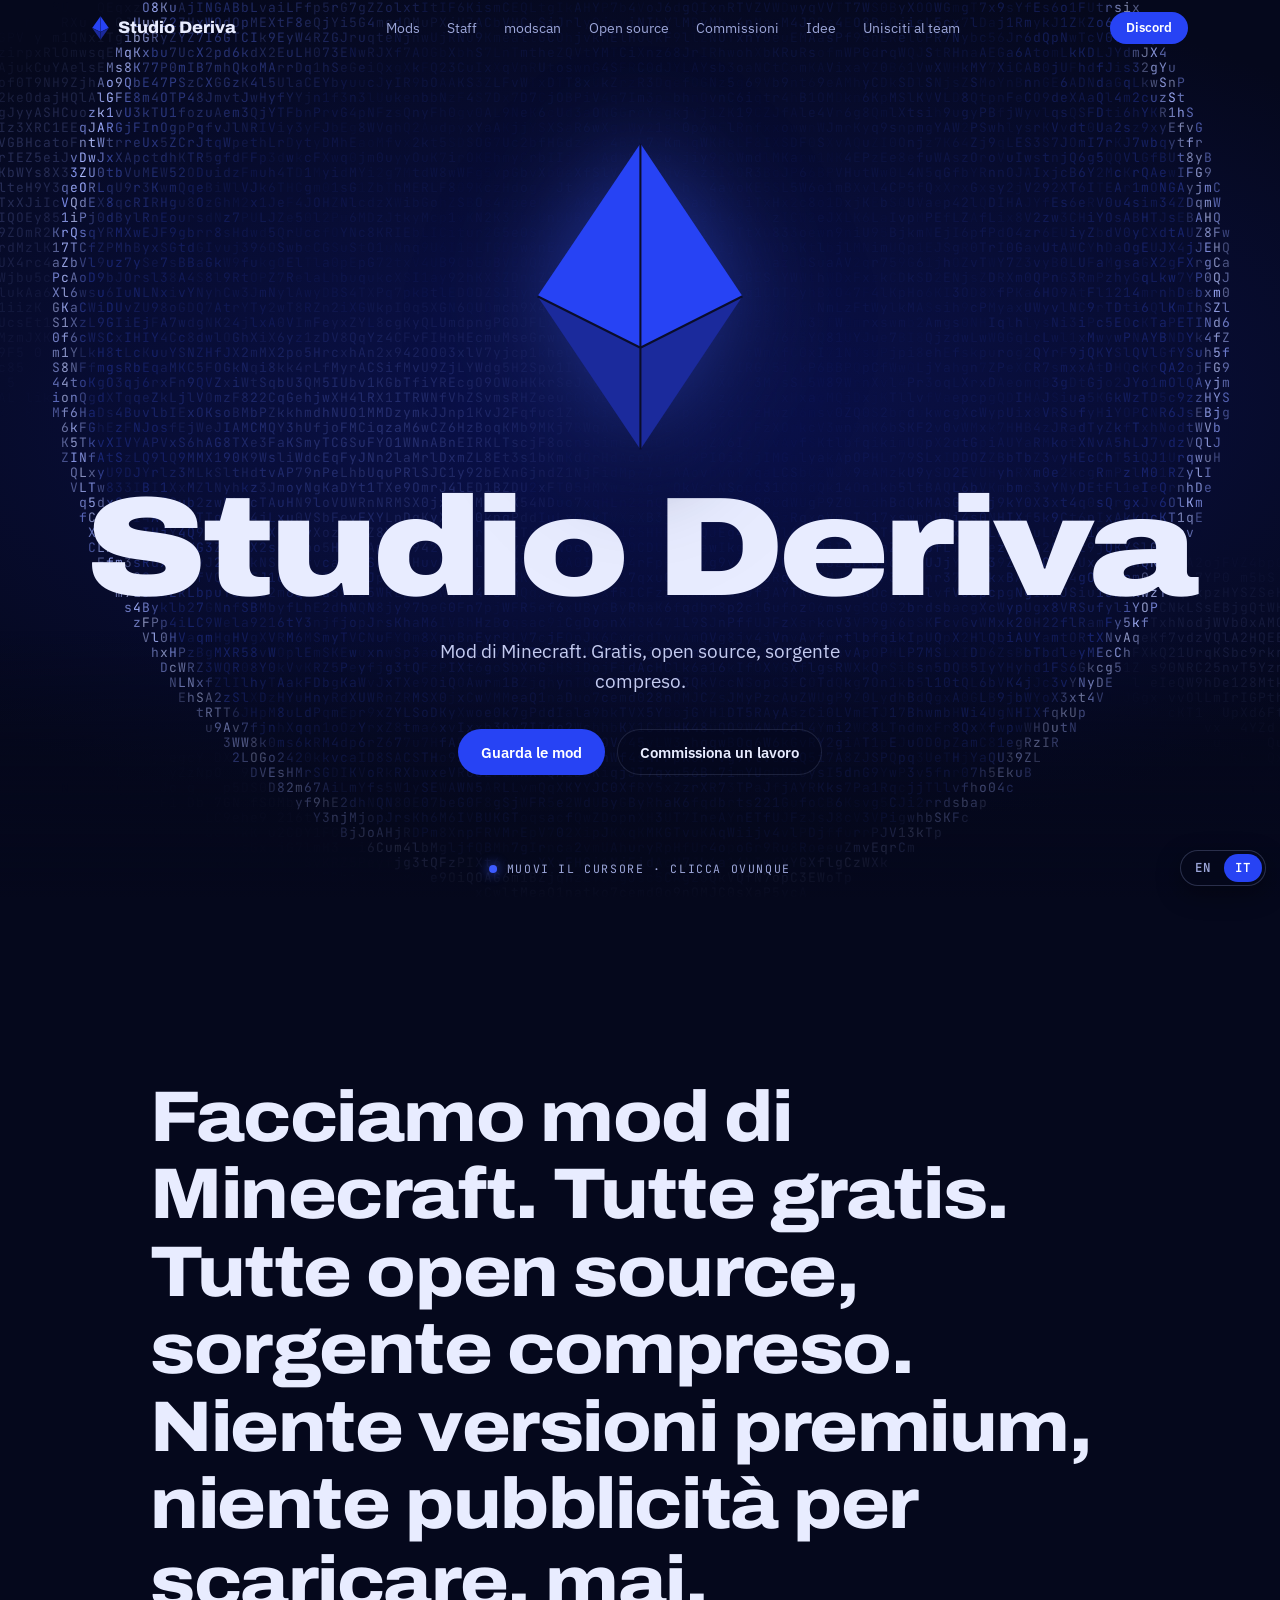
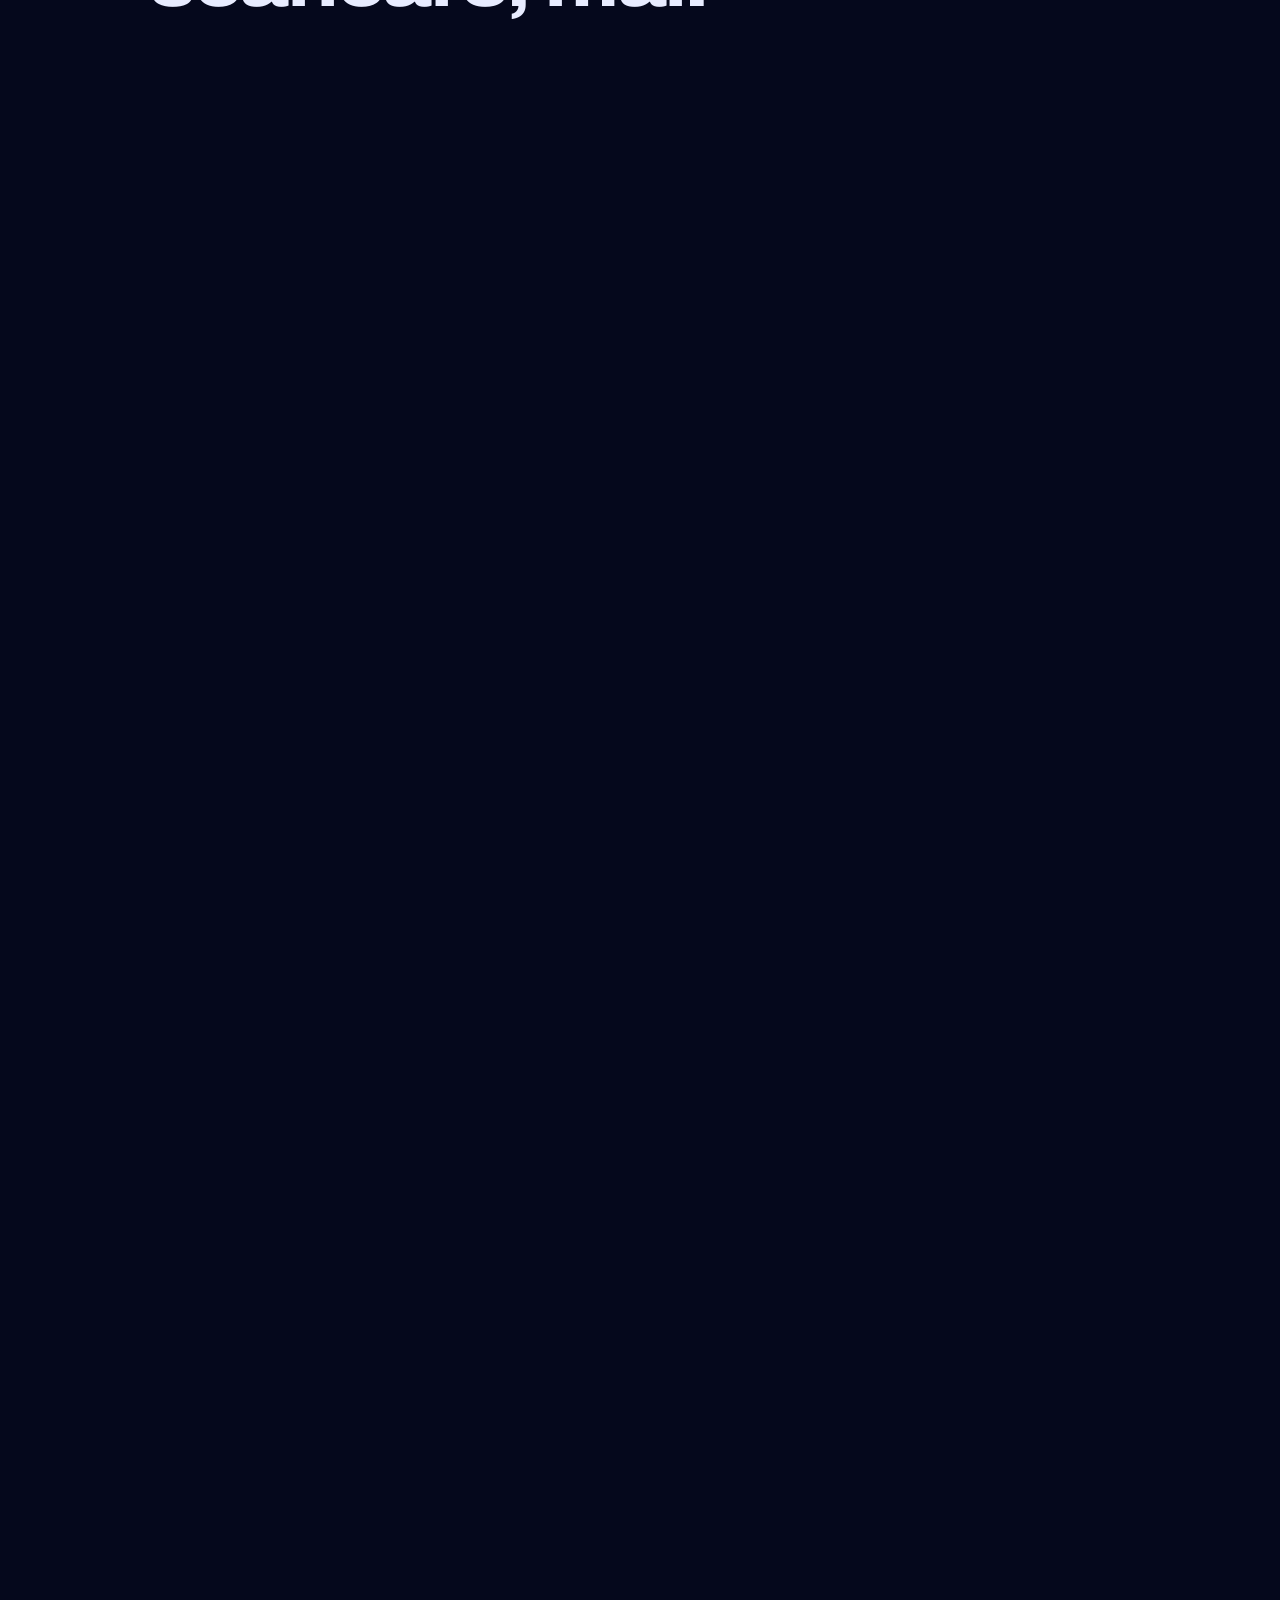
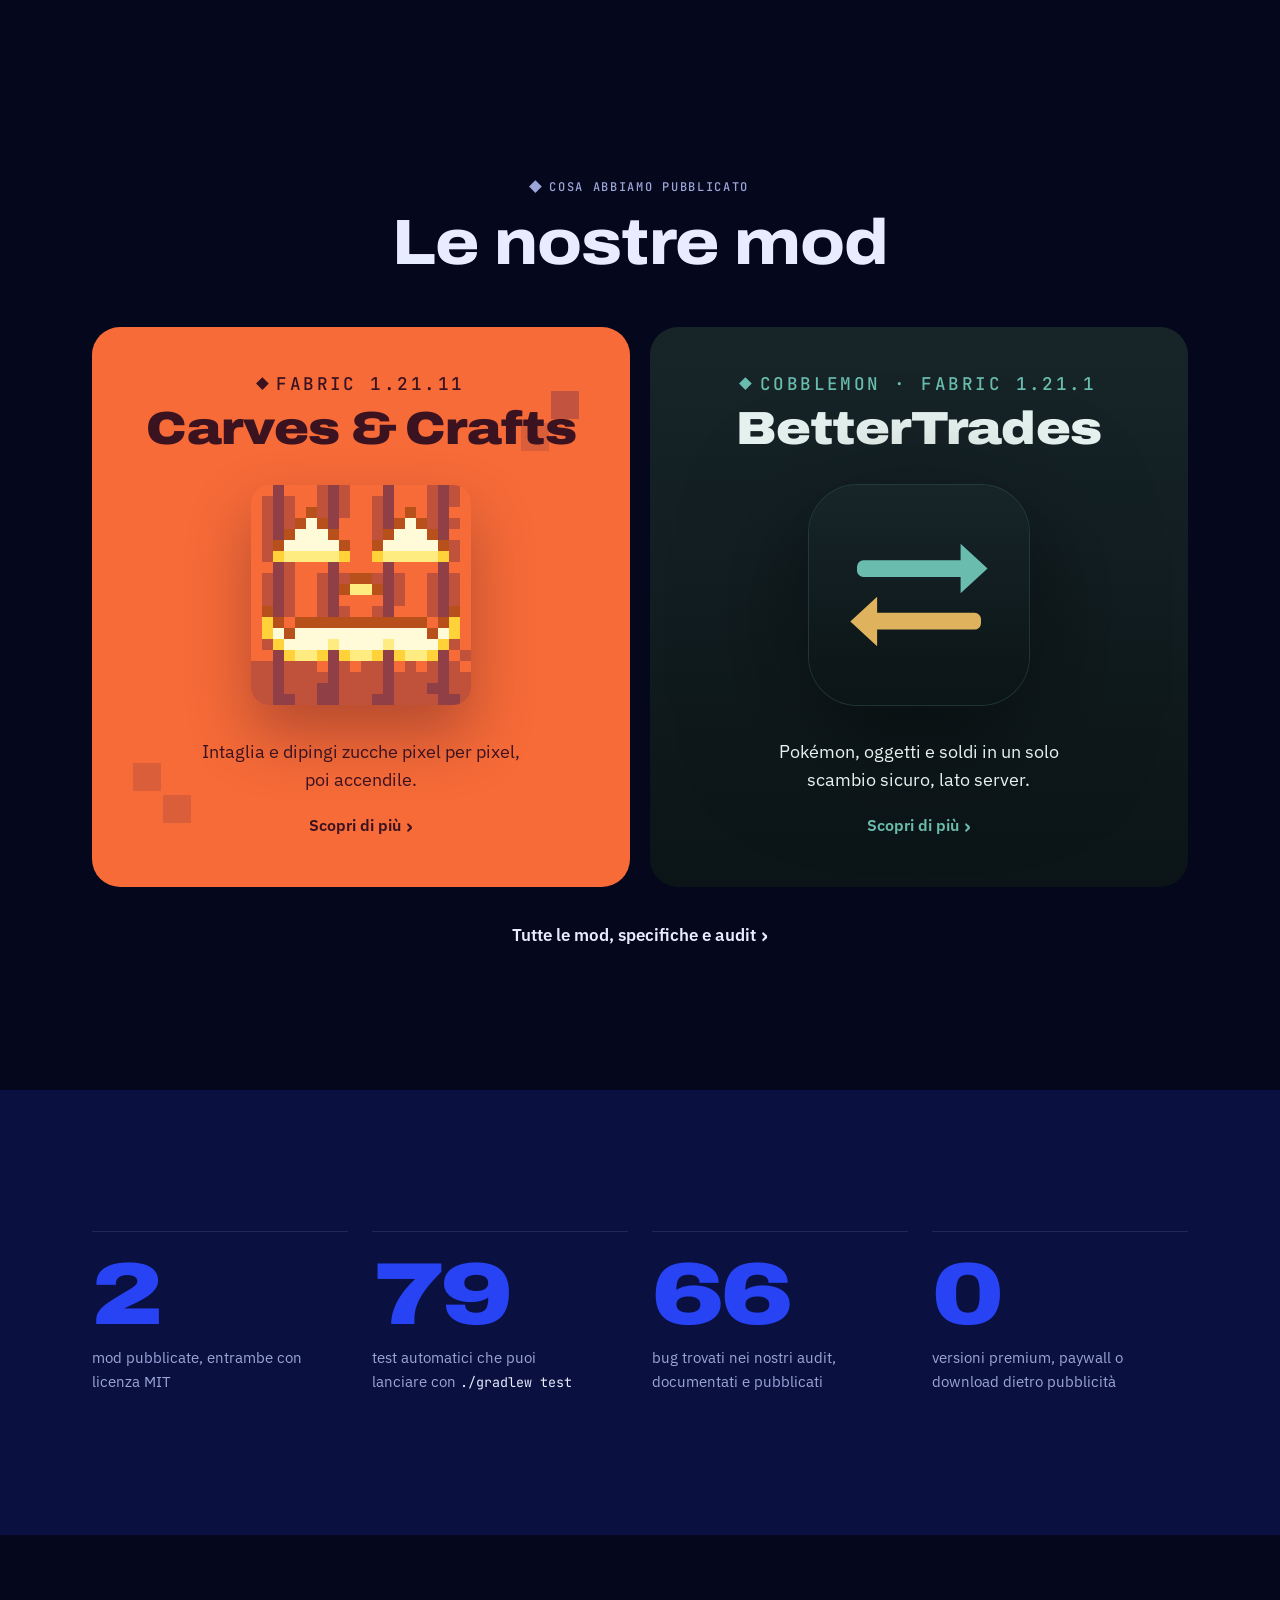
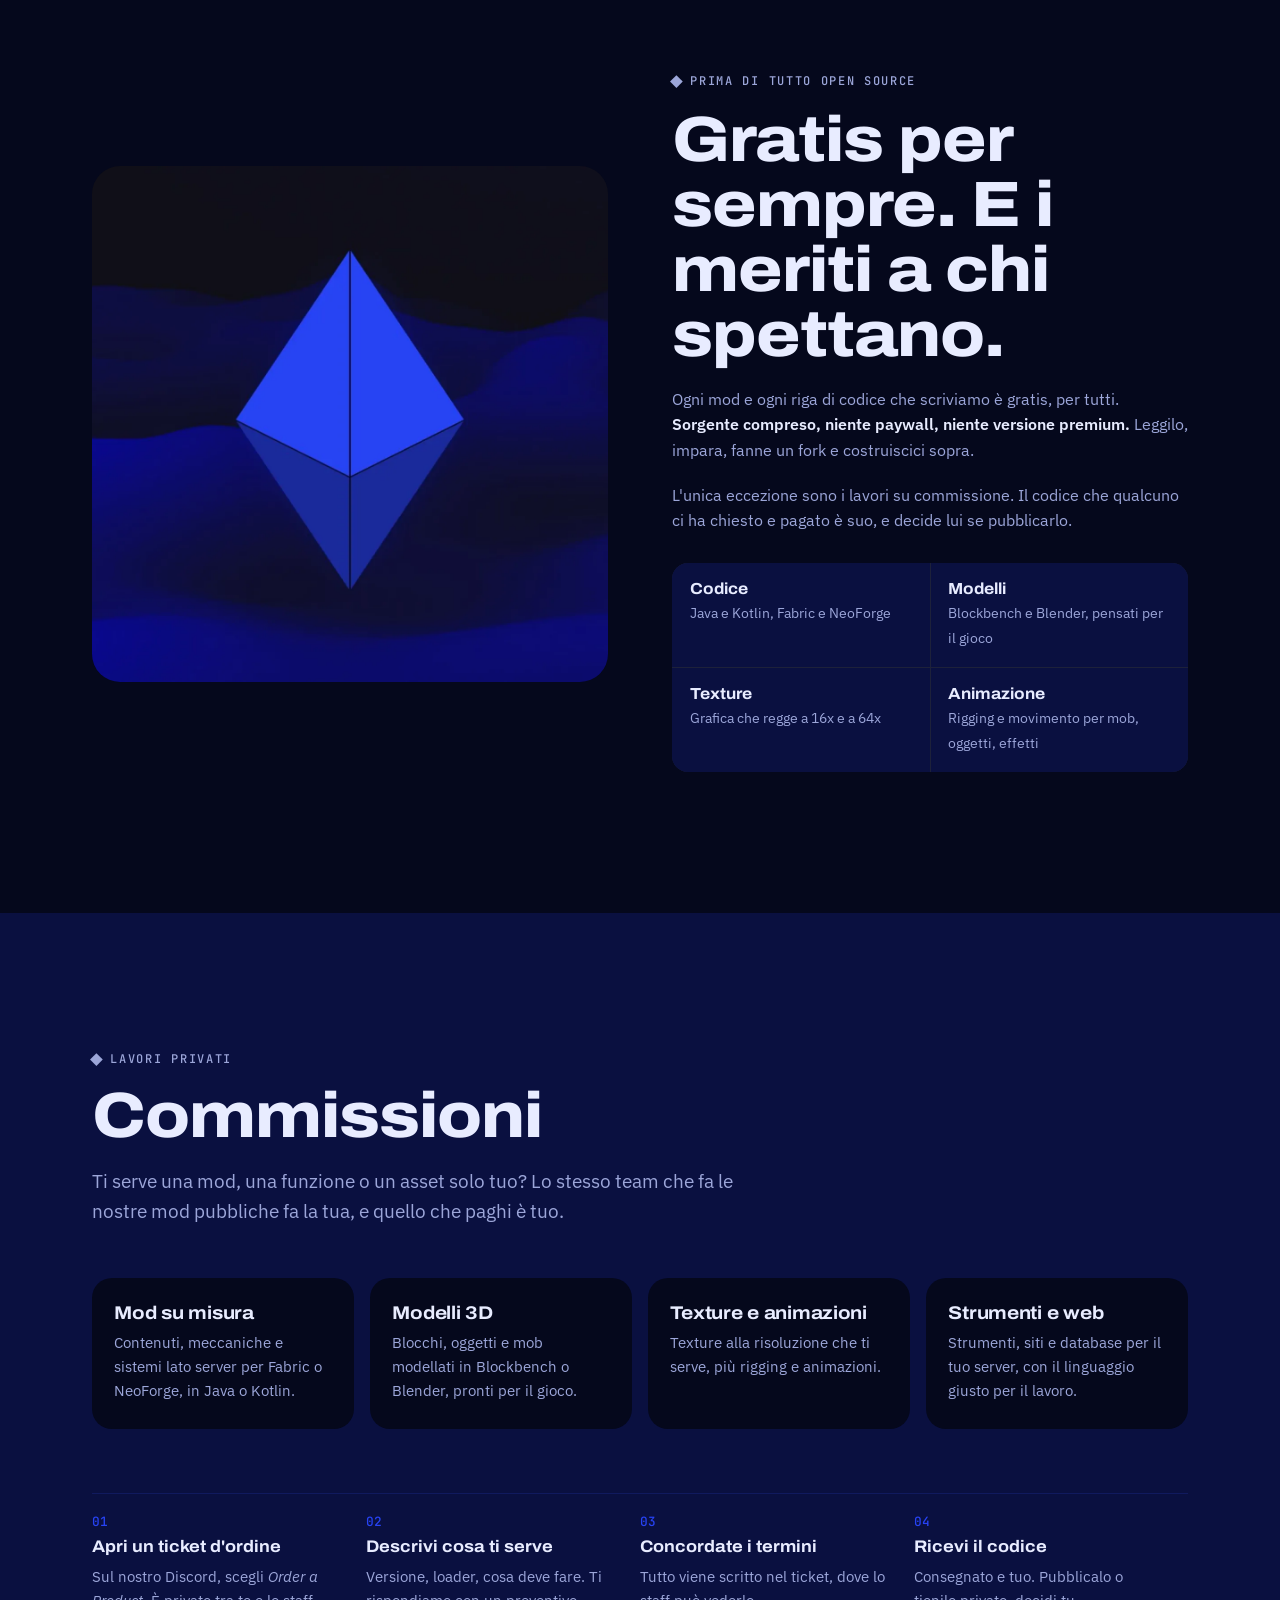
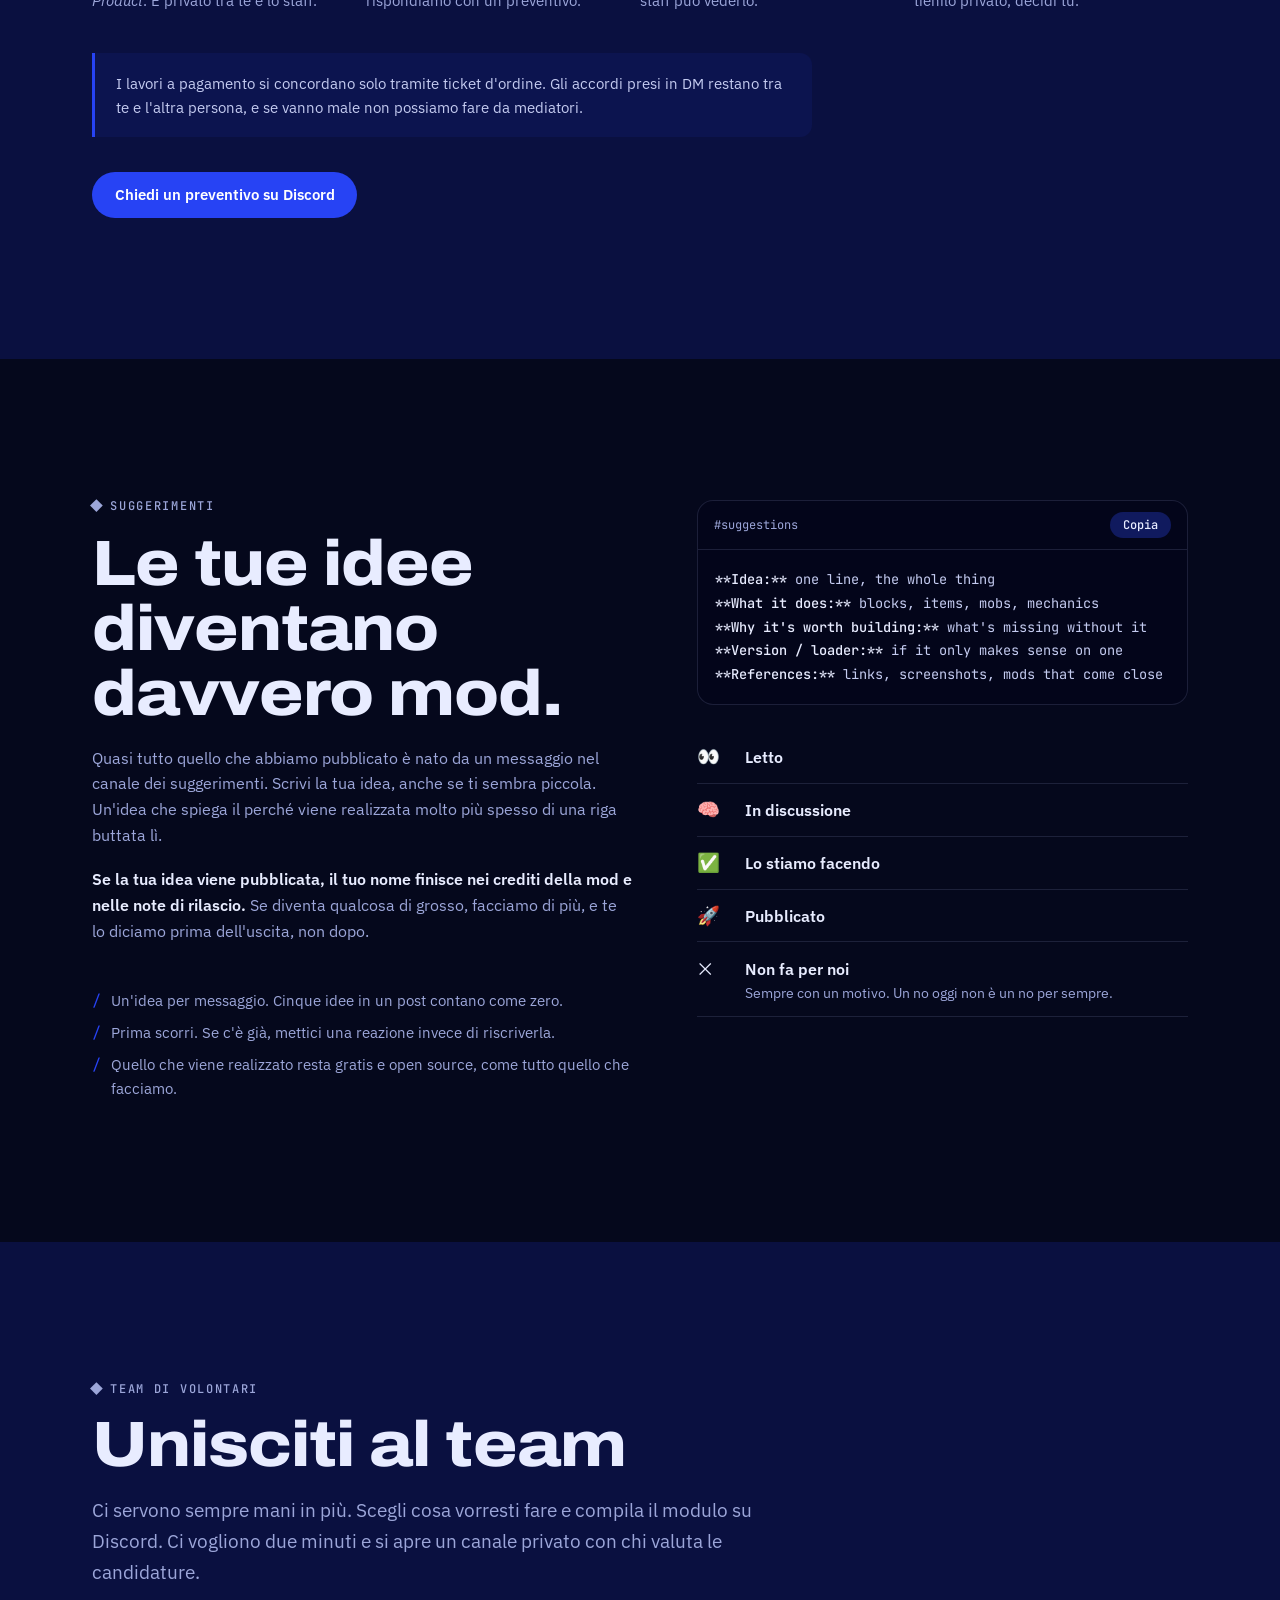
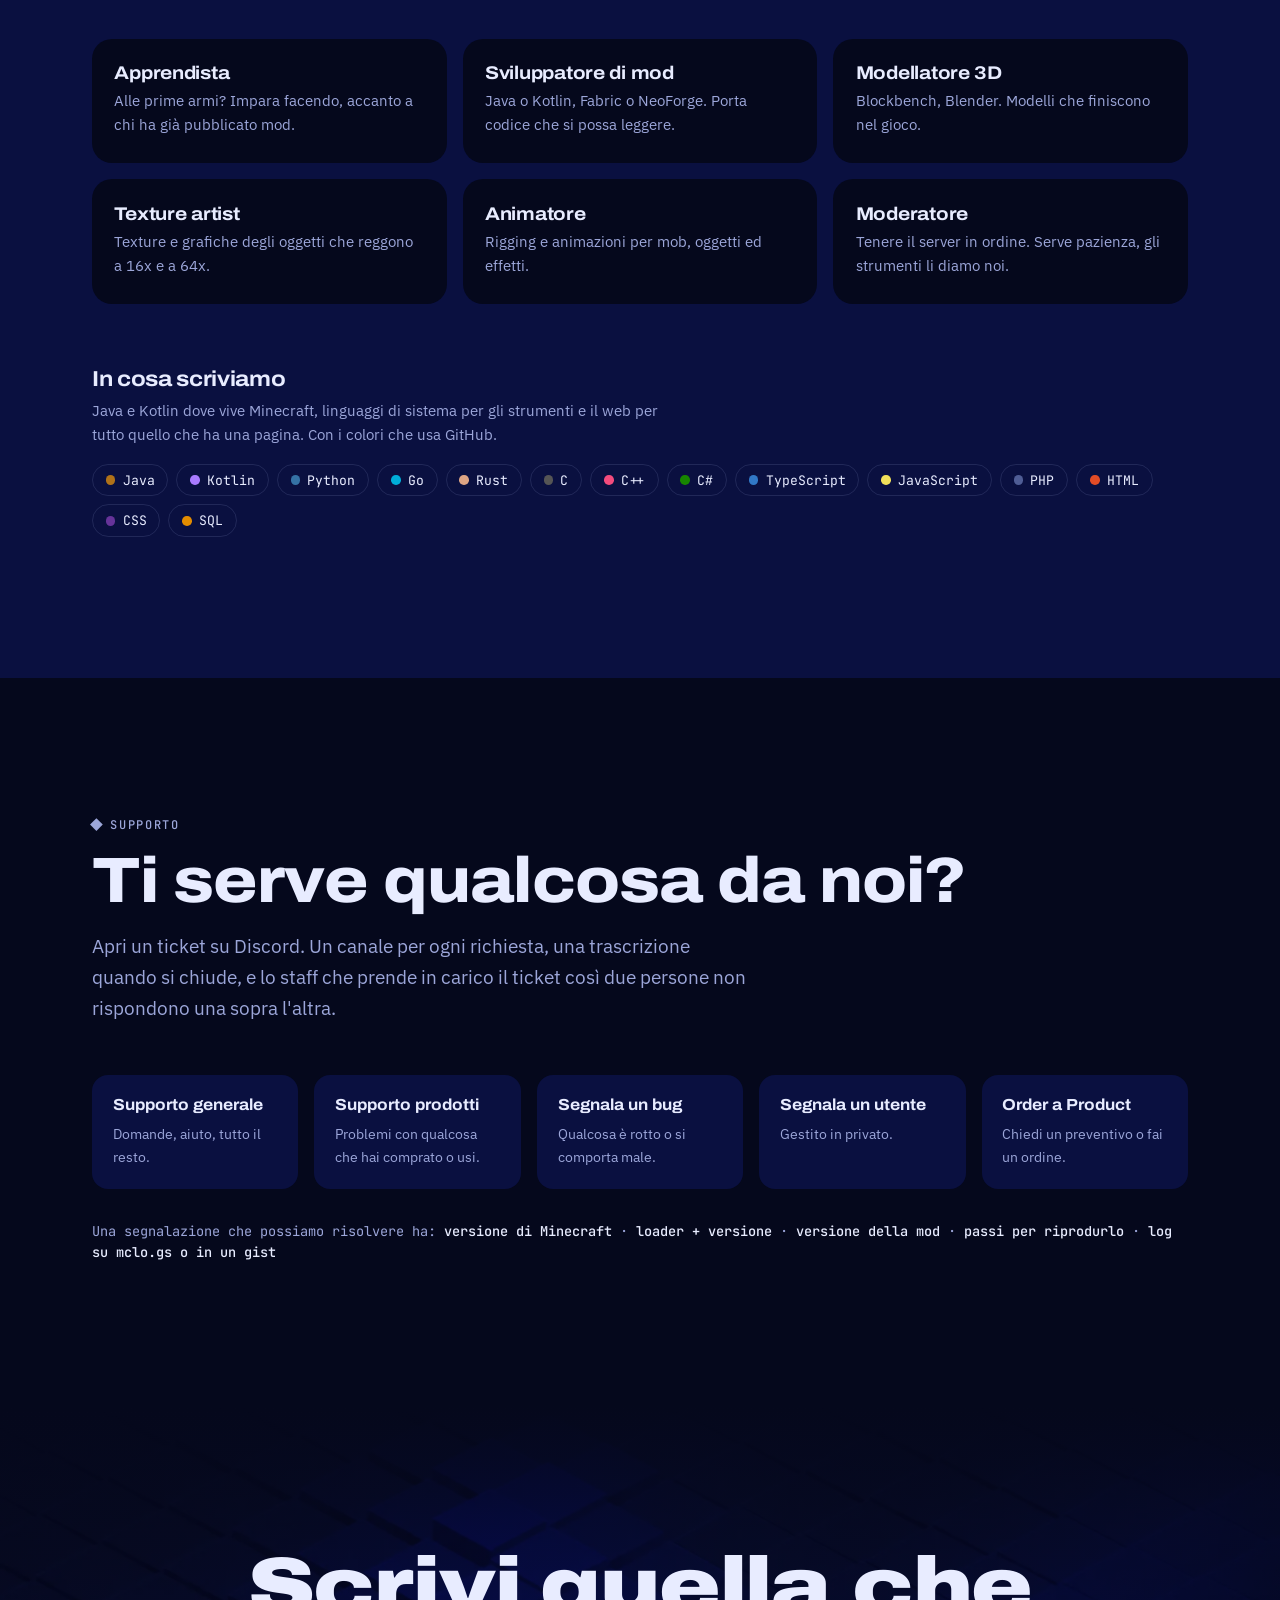
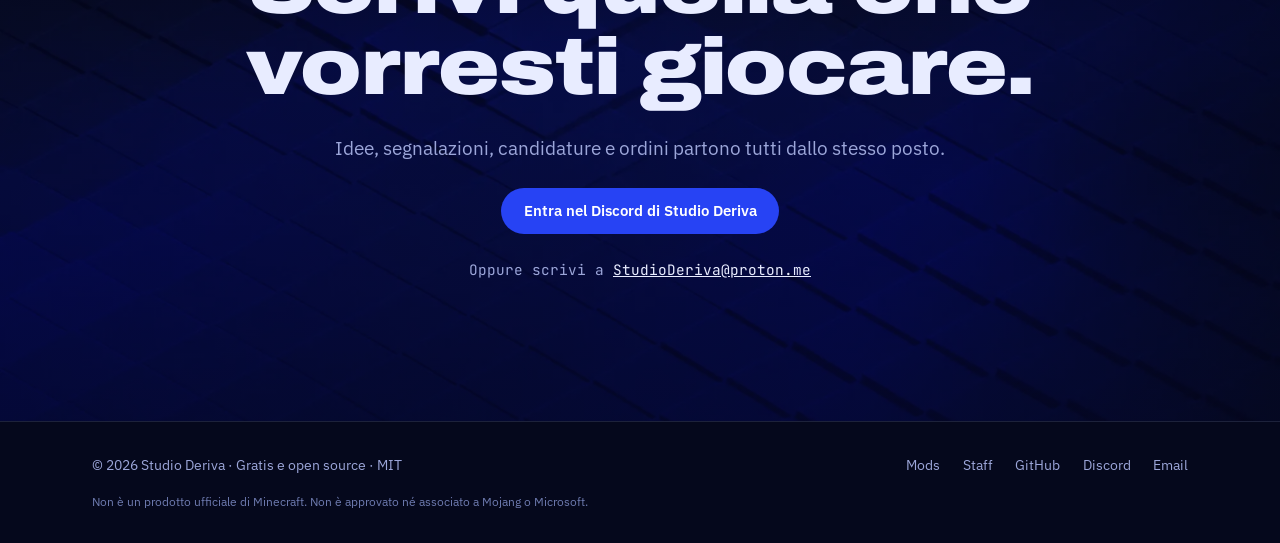
==== commit c1487948: "Add the modscan page and its header tab modscan.html (and its Italian copy) introduces the app like " ====
--- a/it/index.html
+++ b/it/index.html
@@ -213,6 +213,7 @@
     <ul class="nav-links">
       <li><a href="mods.html">Mods</a></li>
       <li><a href="staff.html">Staff</a></li>
+      <li><a href="modscan.html">modscan</a></li>
       <li><a href="#open-source">Open source</a></li>
       <li><a href="#commissions">Commissioni</a></li>
       <li><a href="#ideas">Idee</a></li>
@@ -441,7 +442,7 @@
   </div>
 </footer>
 
-<script src="../assets/i18n.js?v=202610190900"></script>
+<script src="../assets/i18n.js?v=202611161200"></script>
 <script src="../assets/site.js?v=202610161900"></script>
 <script src="../assets/field.js?v=202610181200"></script>
 </body>
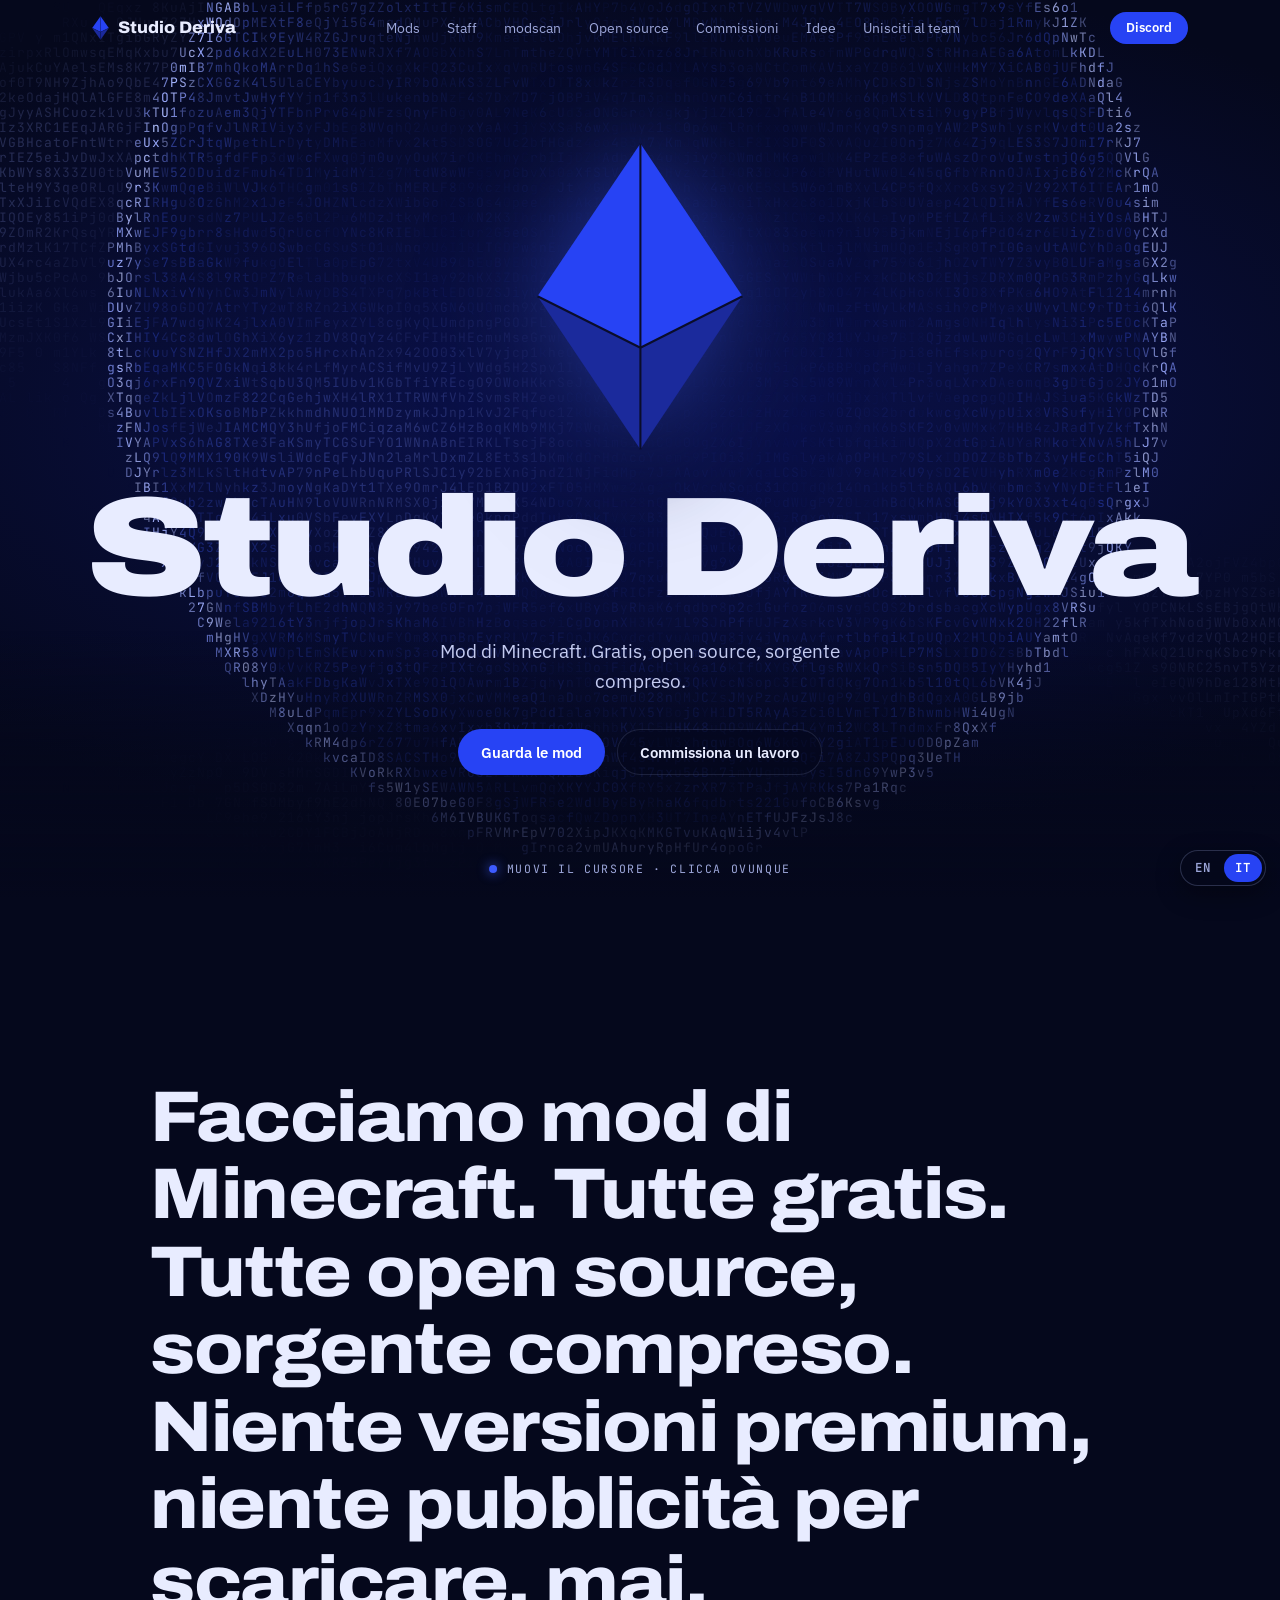
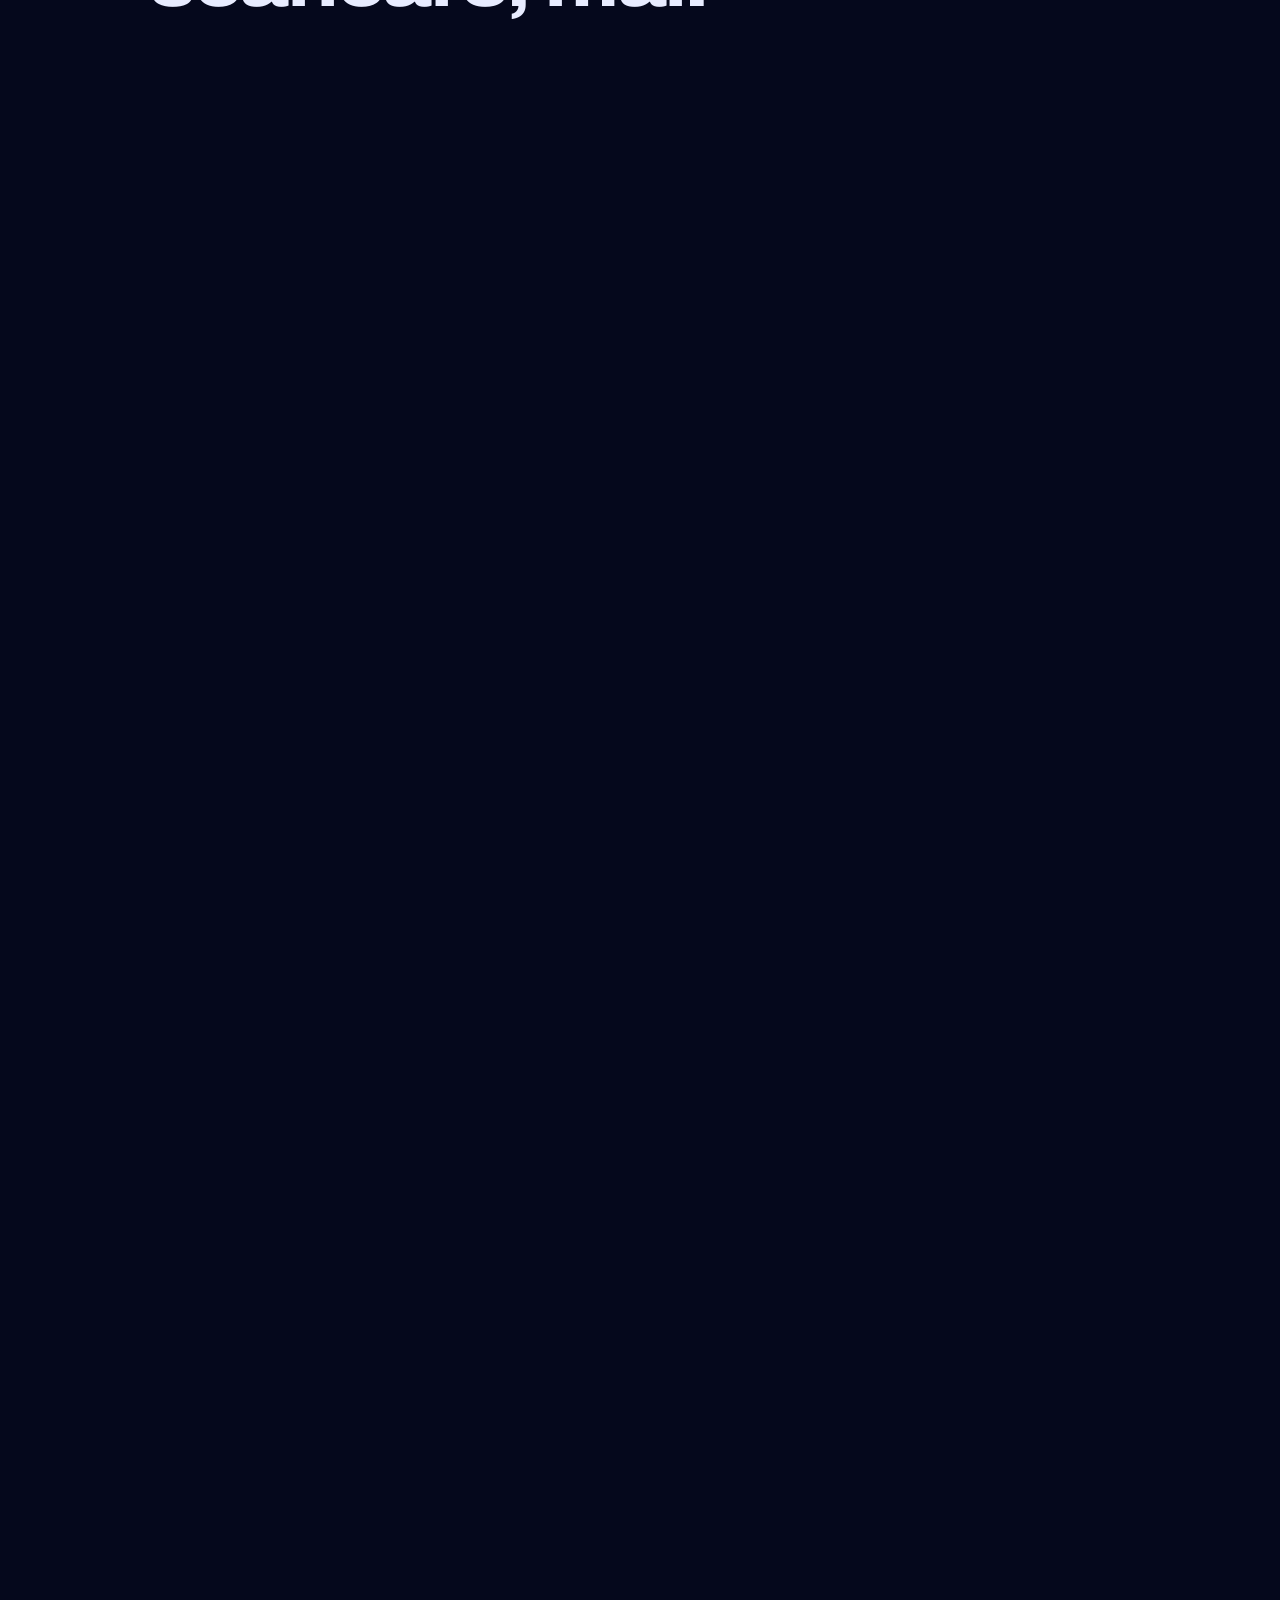
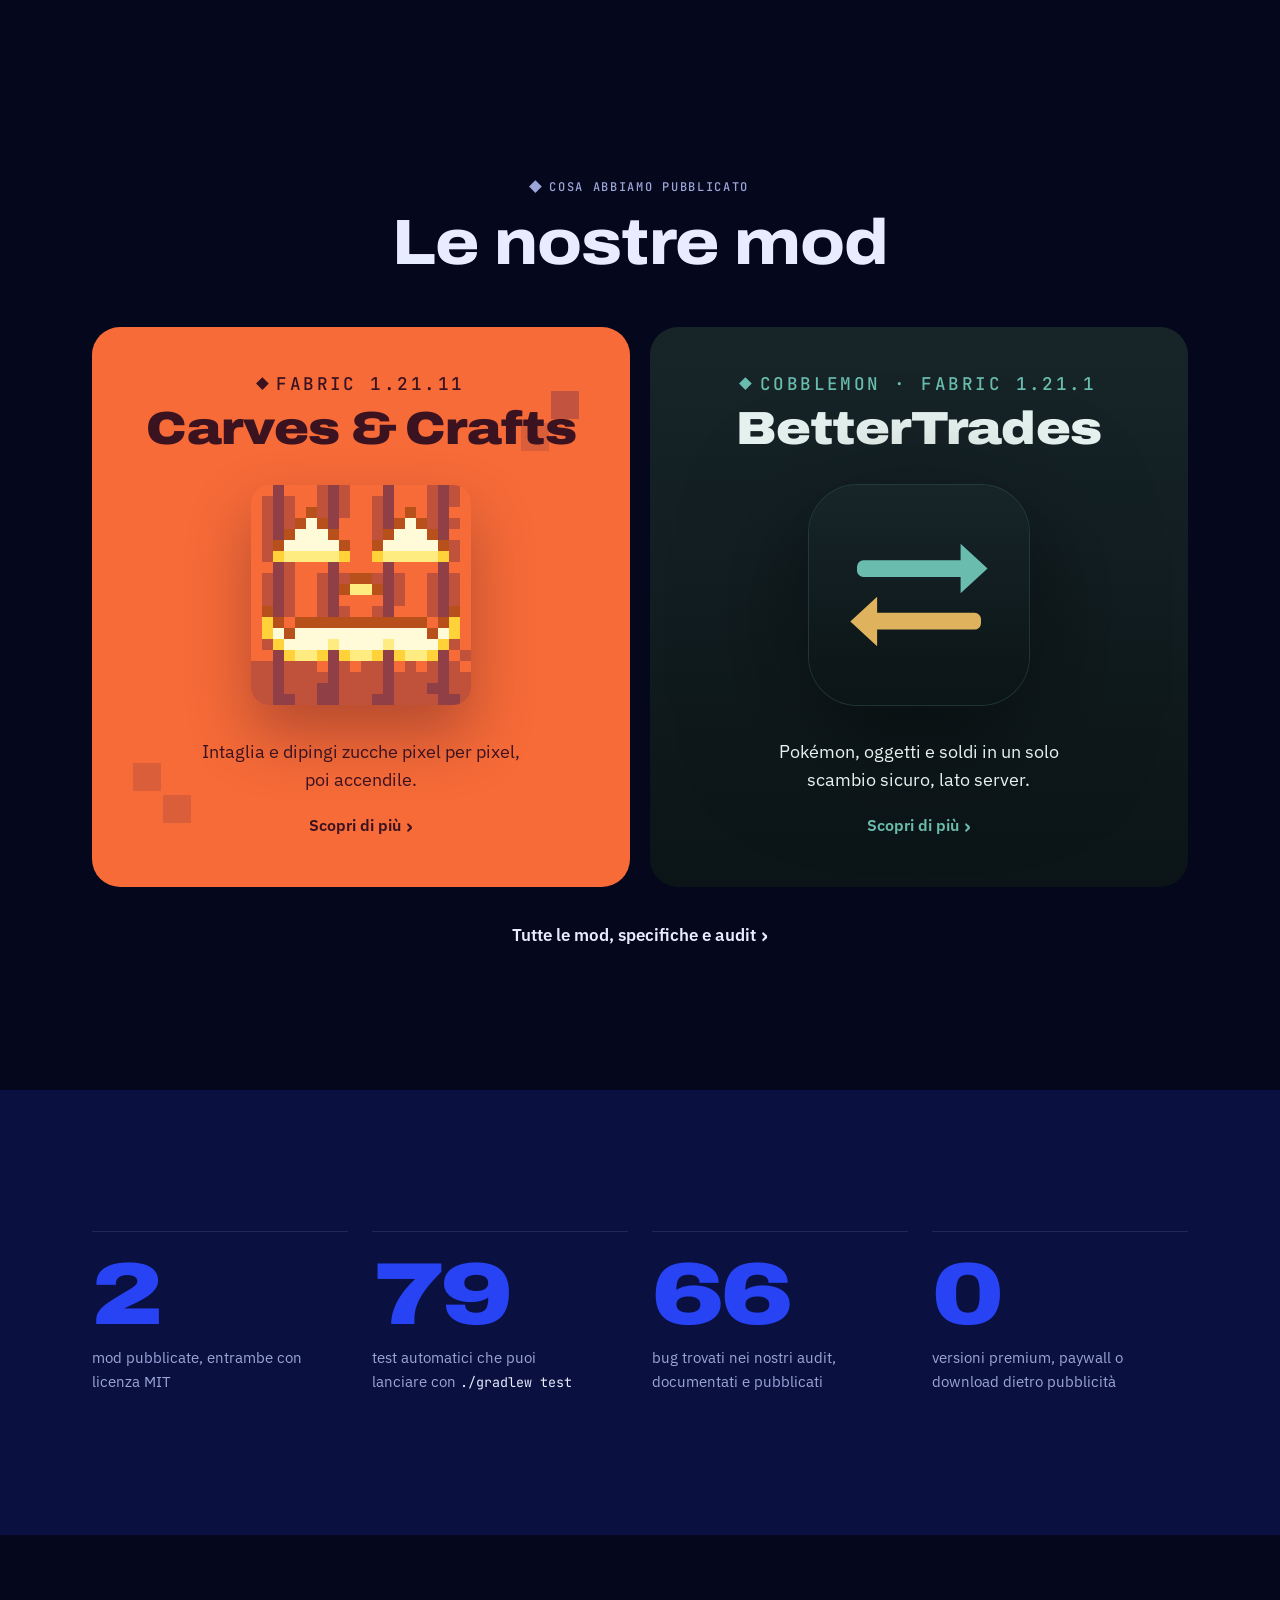
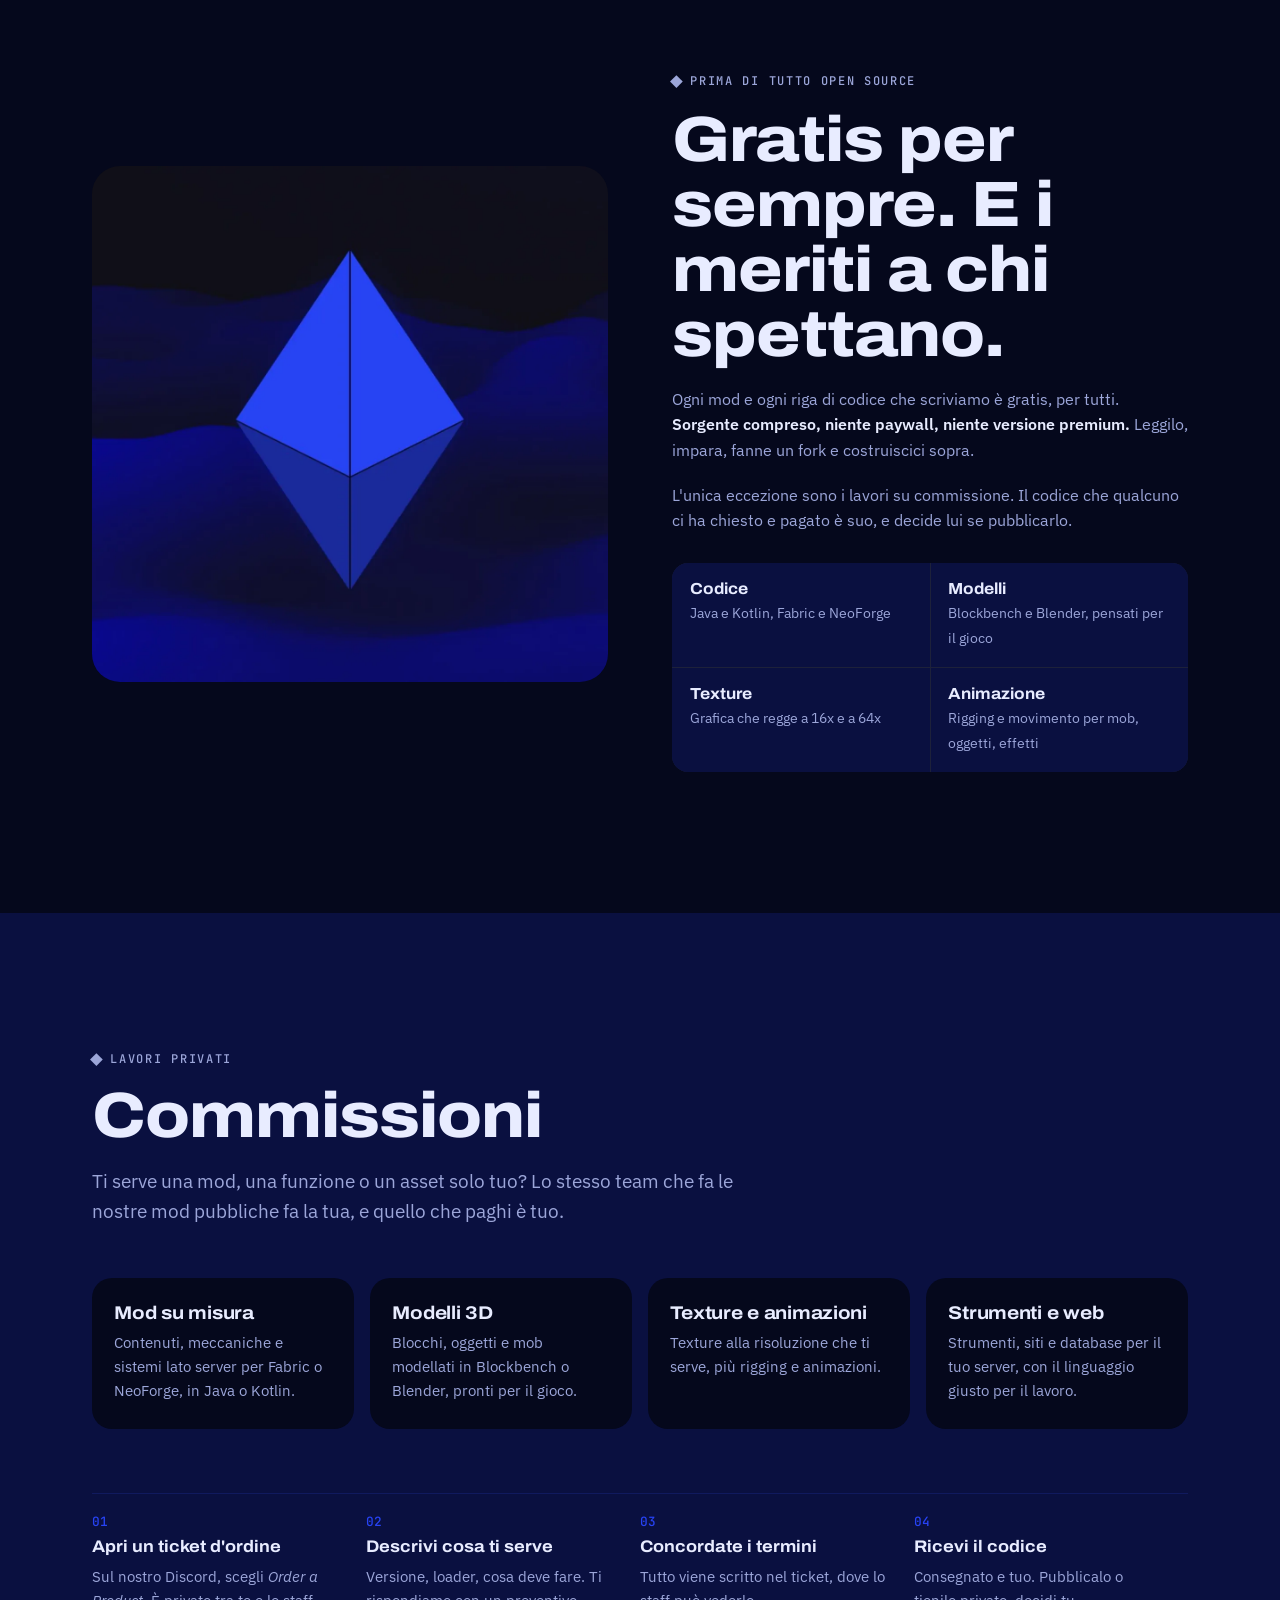
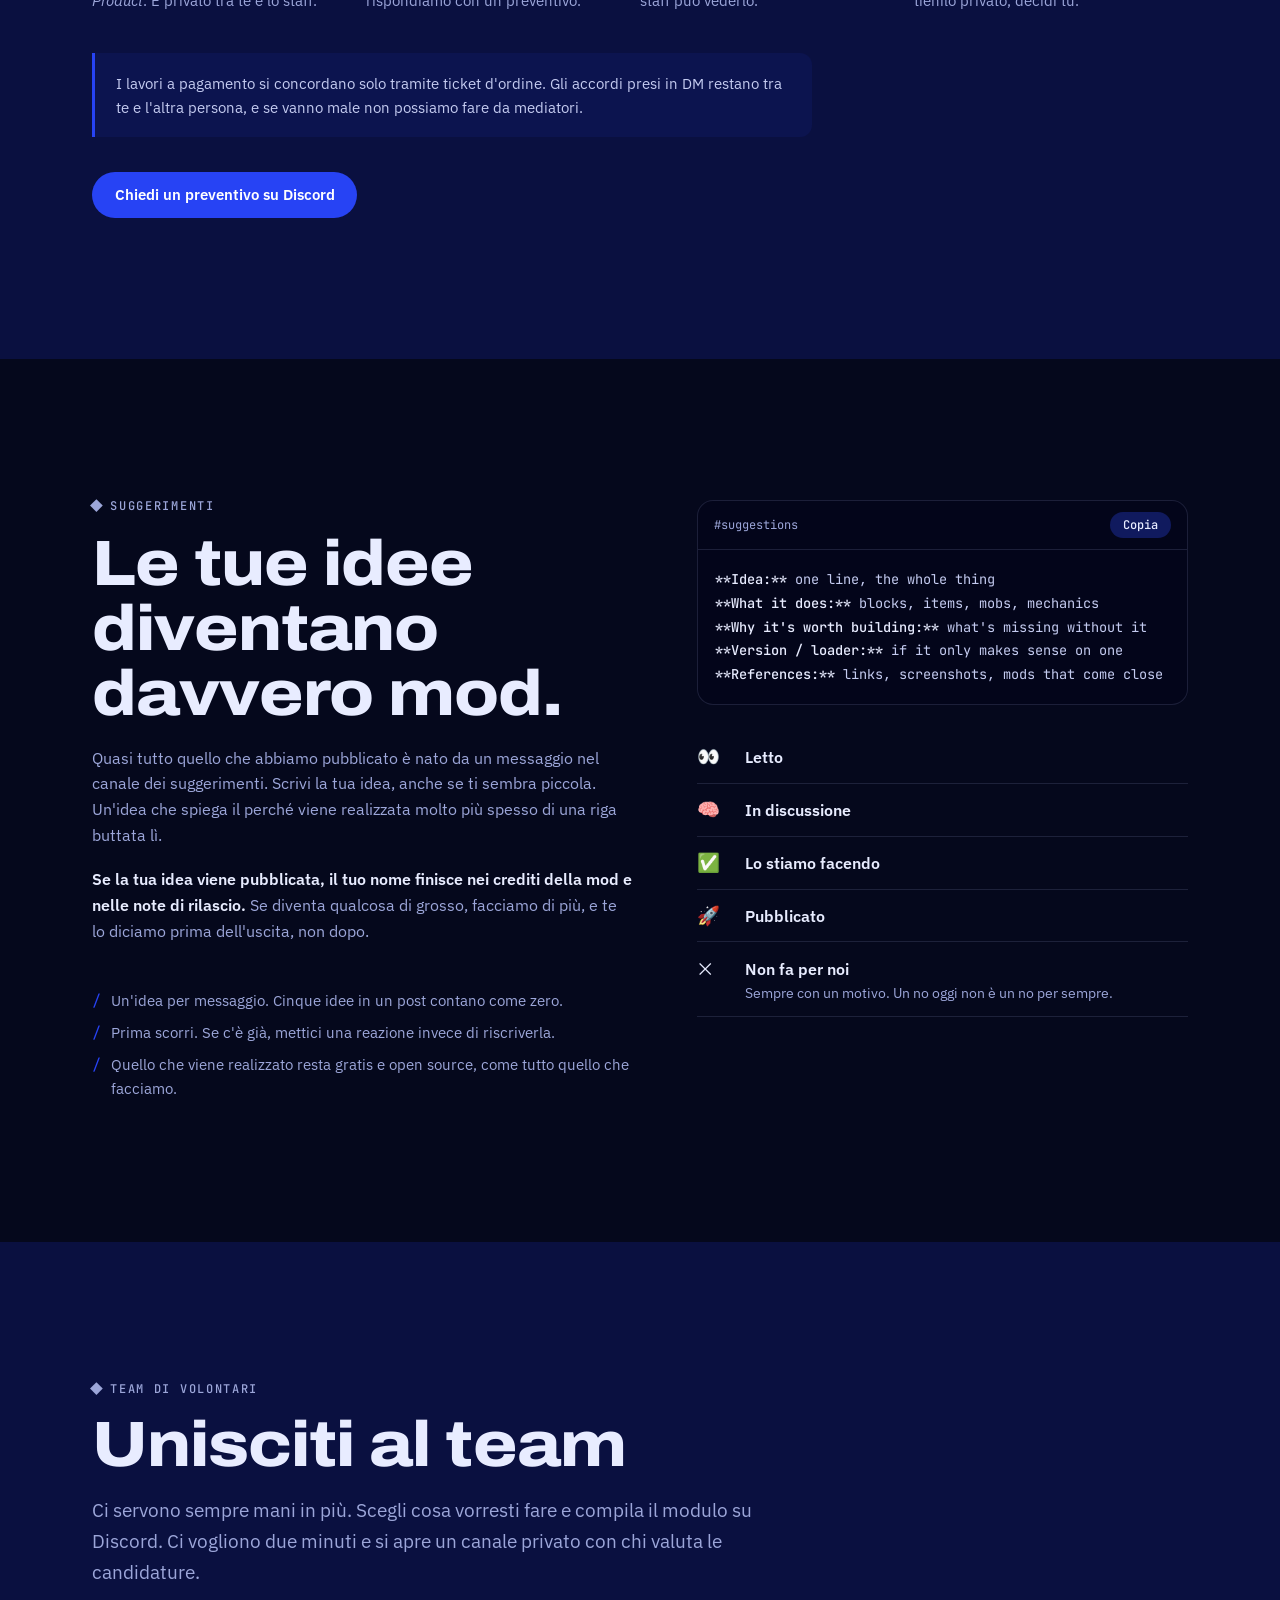
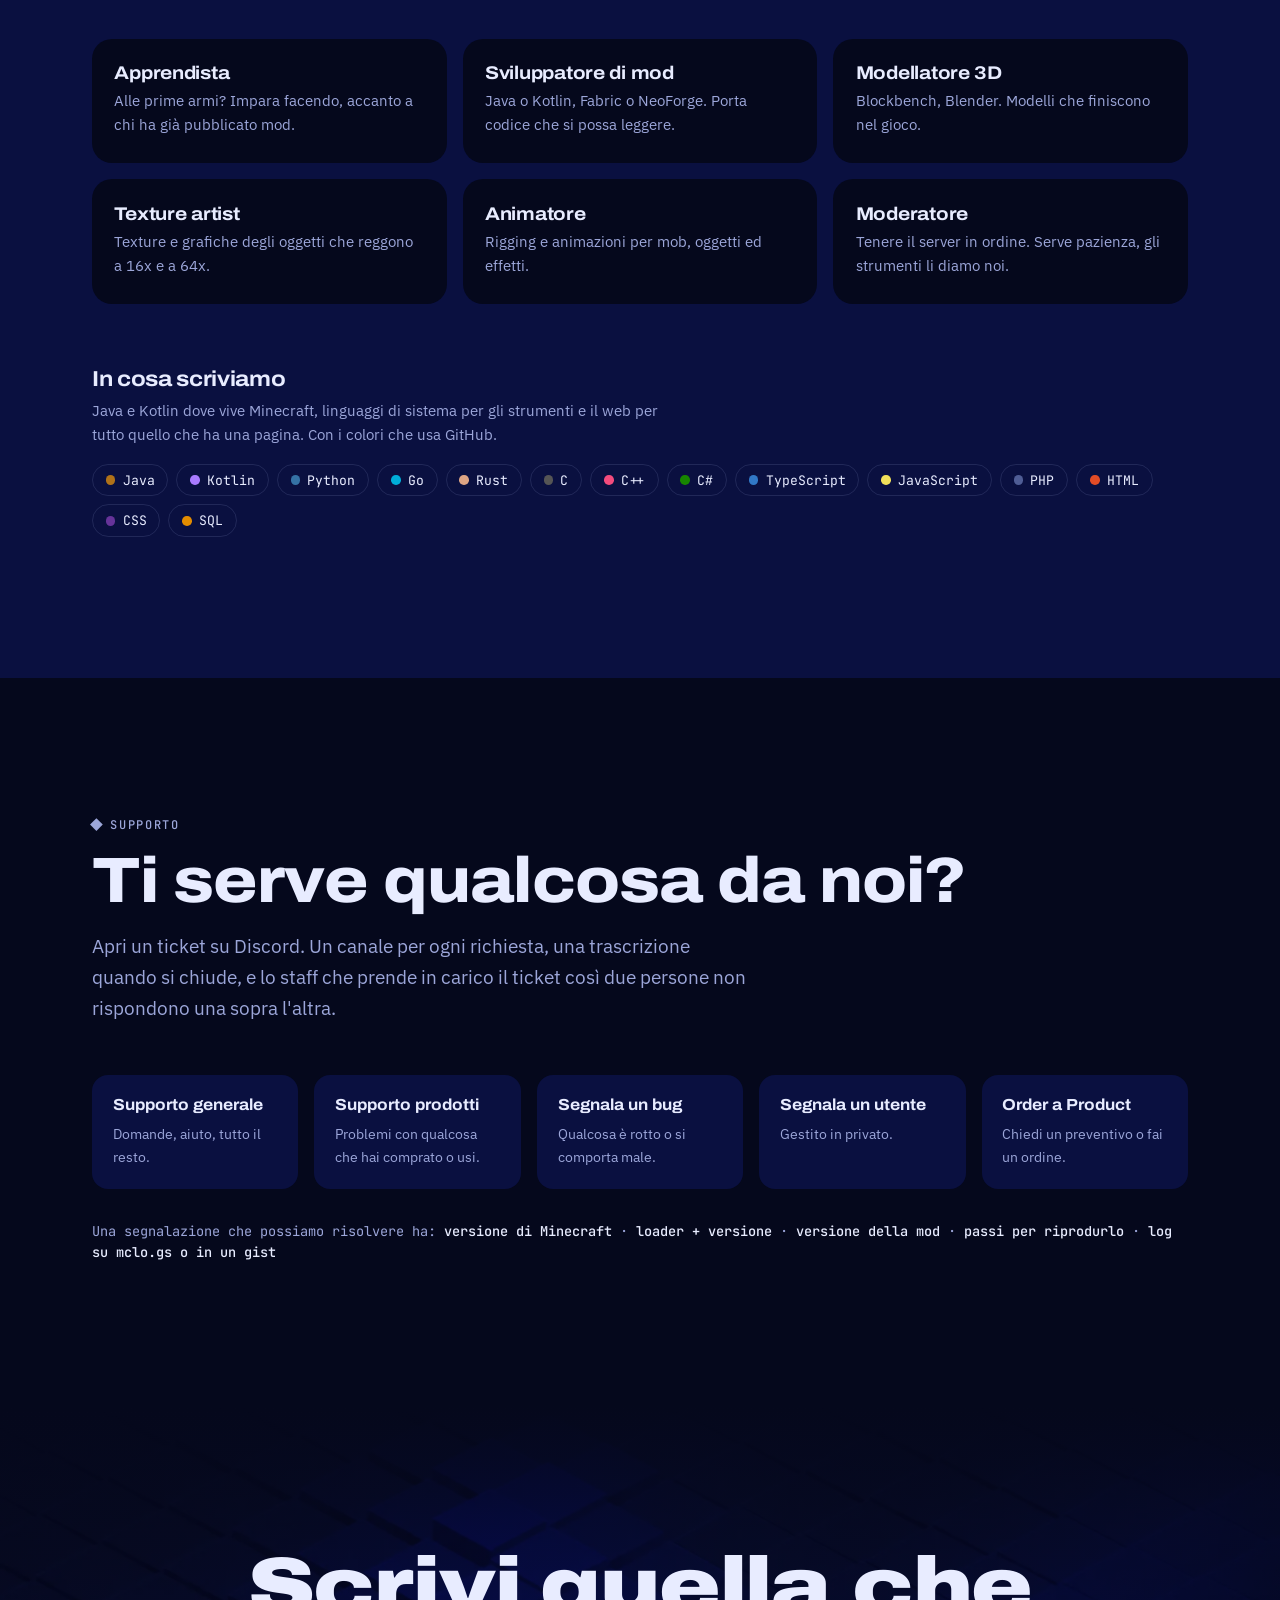
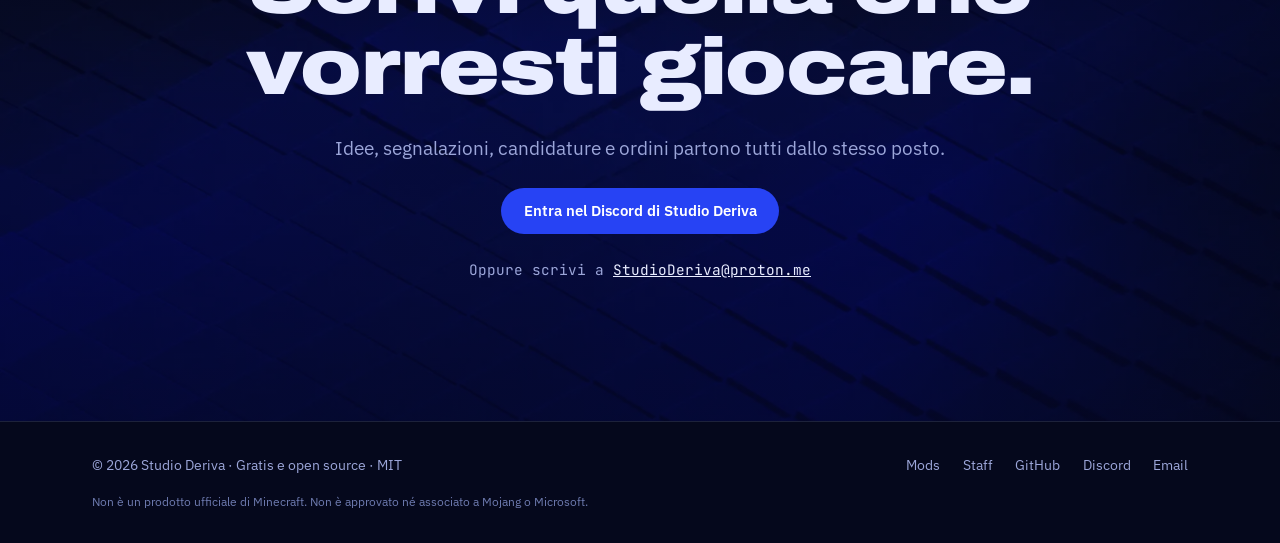
==== commit 9b521197: "Add the DeepDive tags to the modscan tags page Seven tags reported by a DeepDive scan (desktop app 1" ====
--- a/it/index.html
+++ b/it/index.html
@@ -442,7 +442,7 @@
   </div>
 </footer>
 
-<script src="../assets/i18n.js?v=202611161200"></script>
+<script src="../assets/i18n.js?v=202611162300"></script>
 <script src="../assets/site.js?v=202610161900"></script>
 <script src="../assets/field.js?v=202610181200"></script>
 </body>
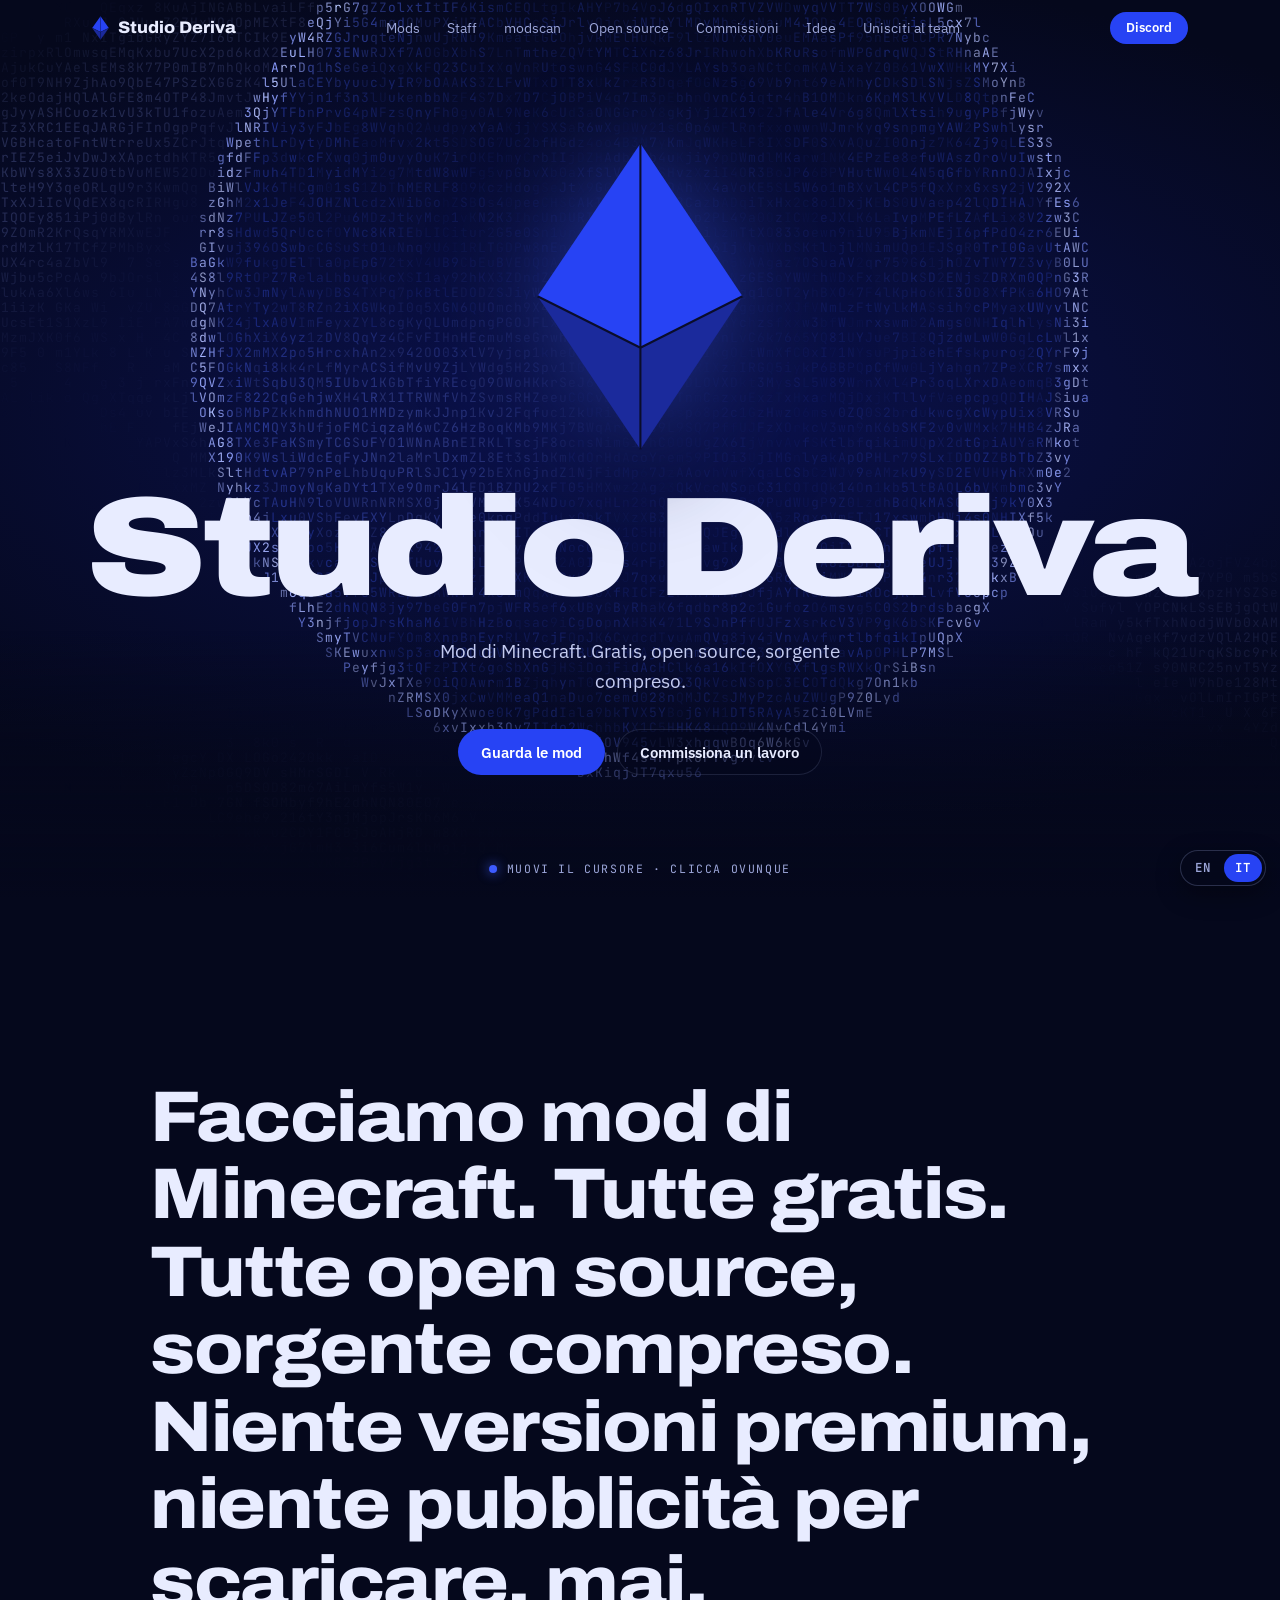
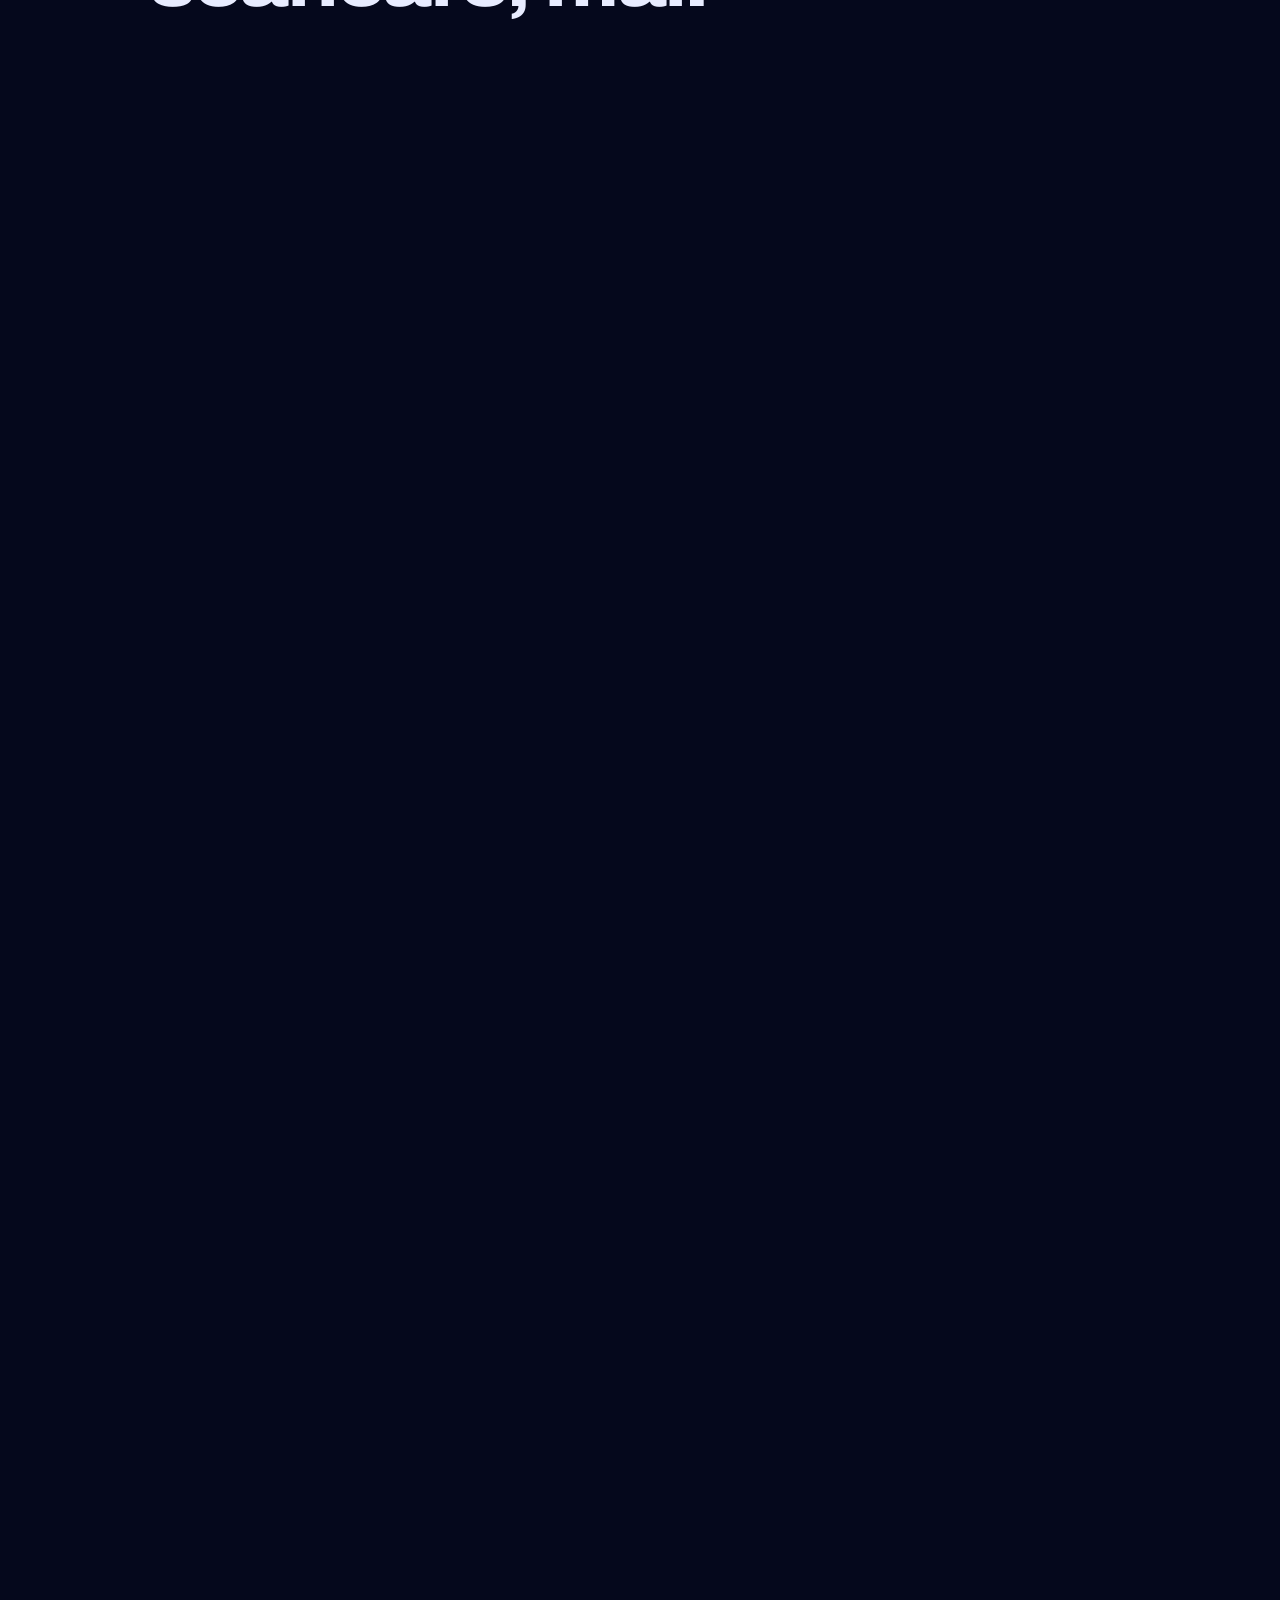
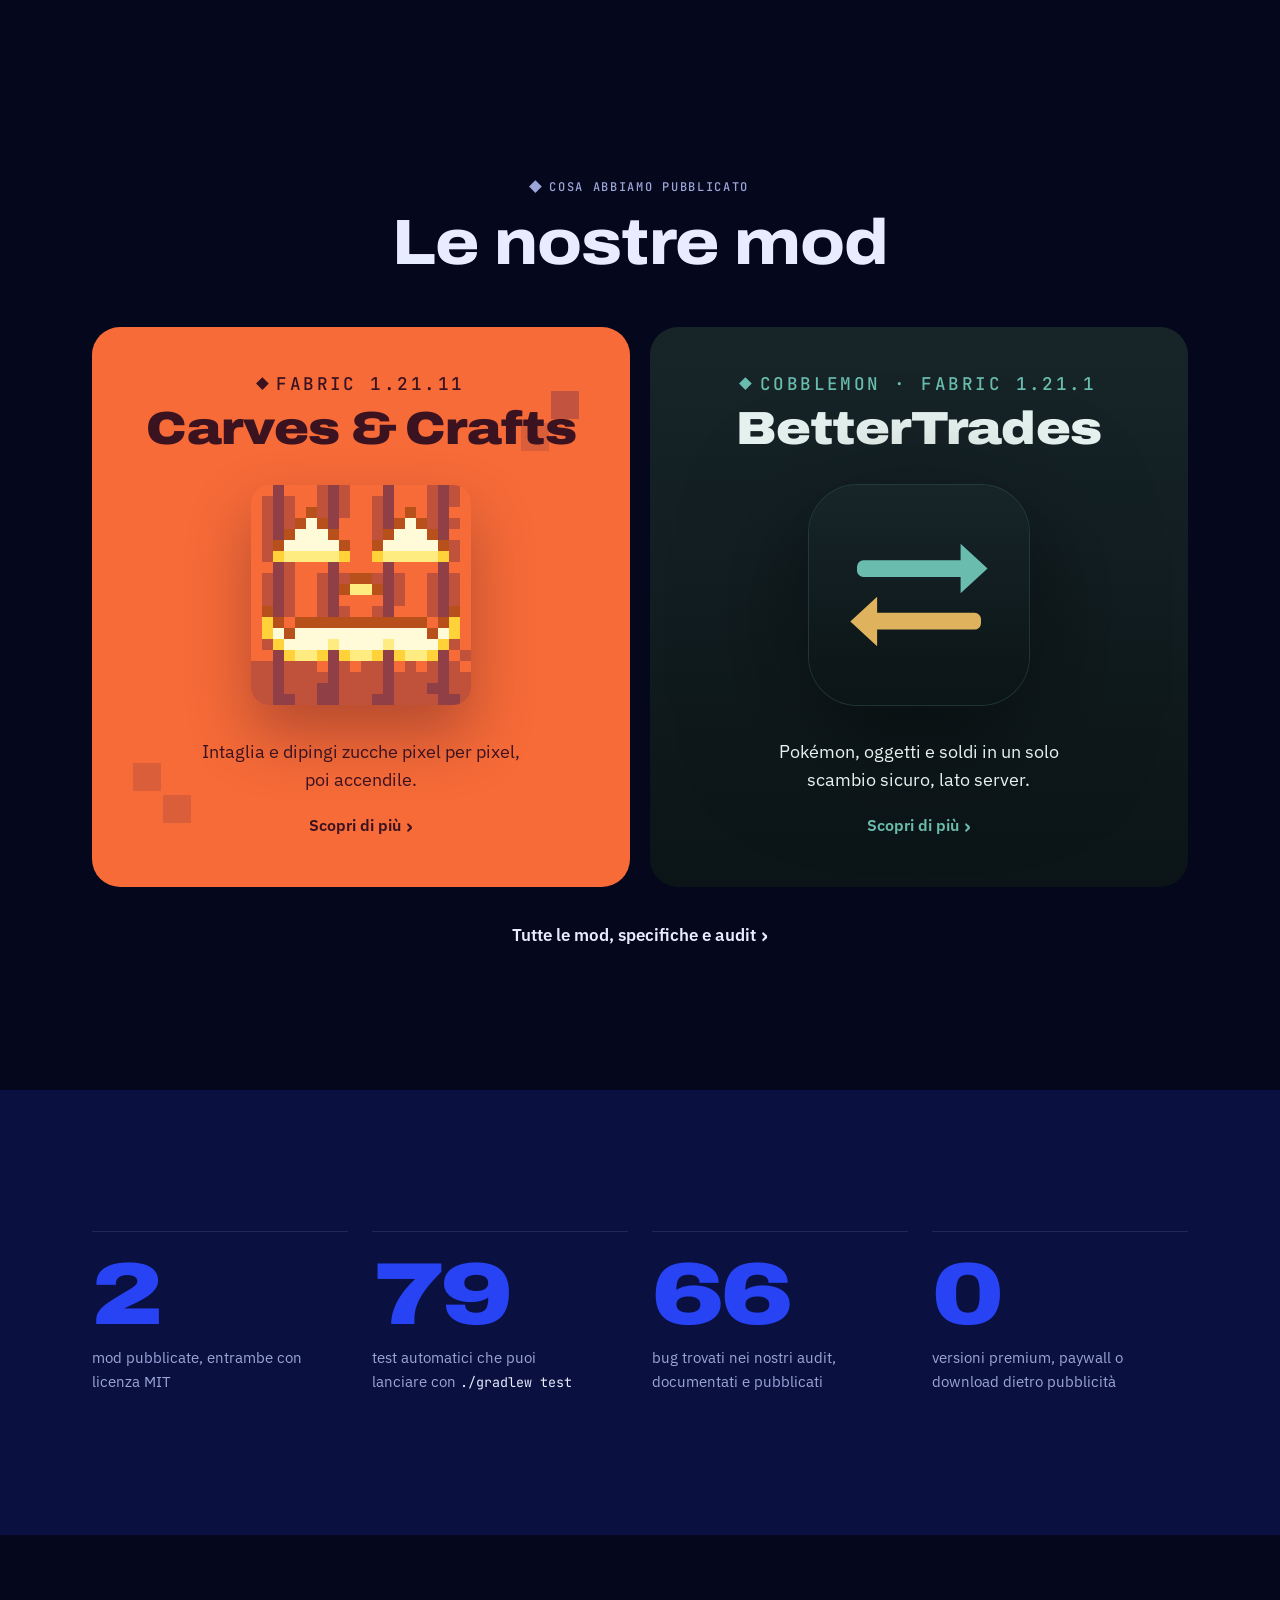
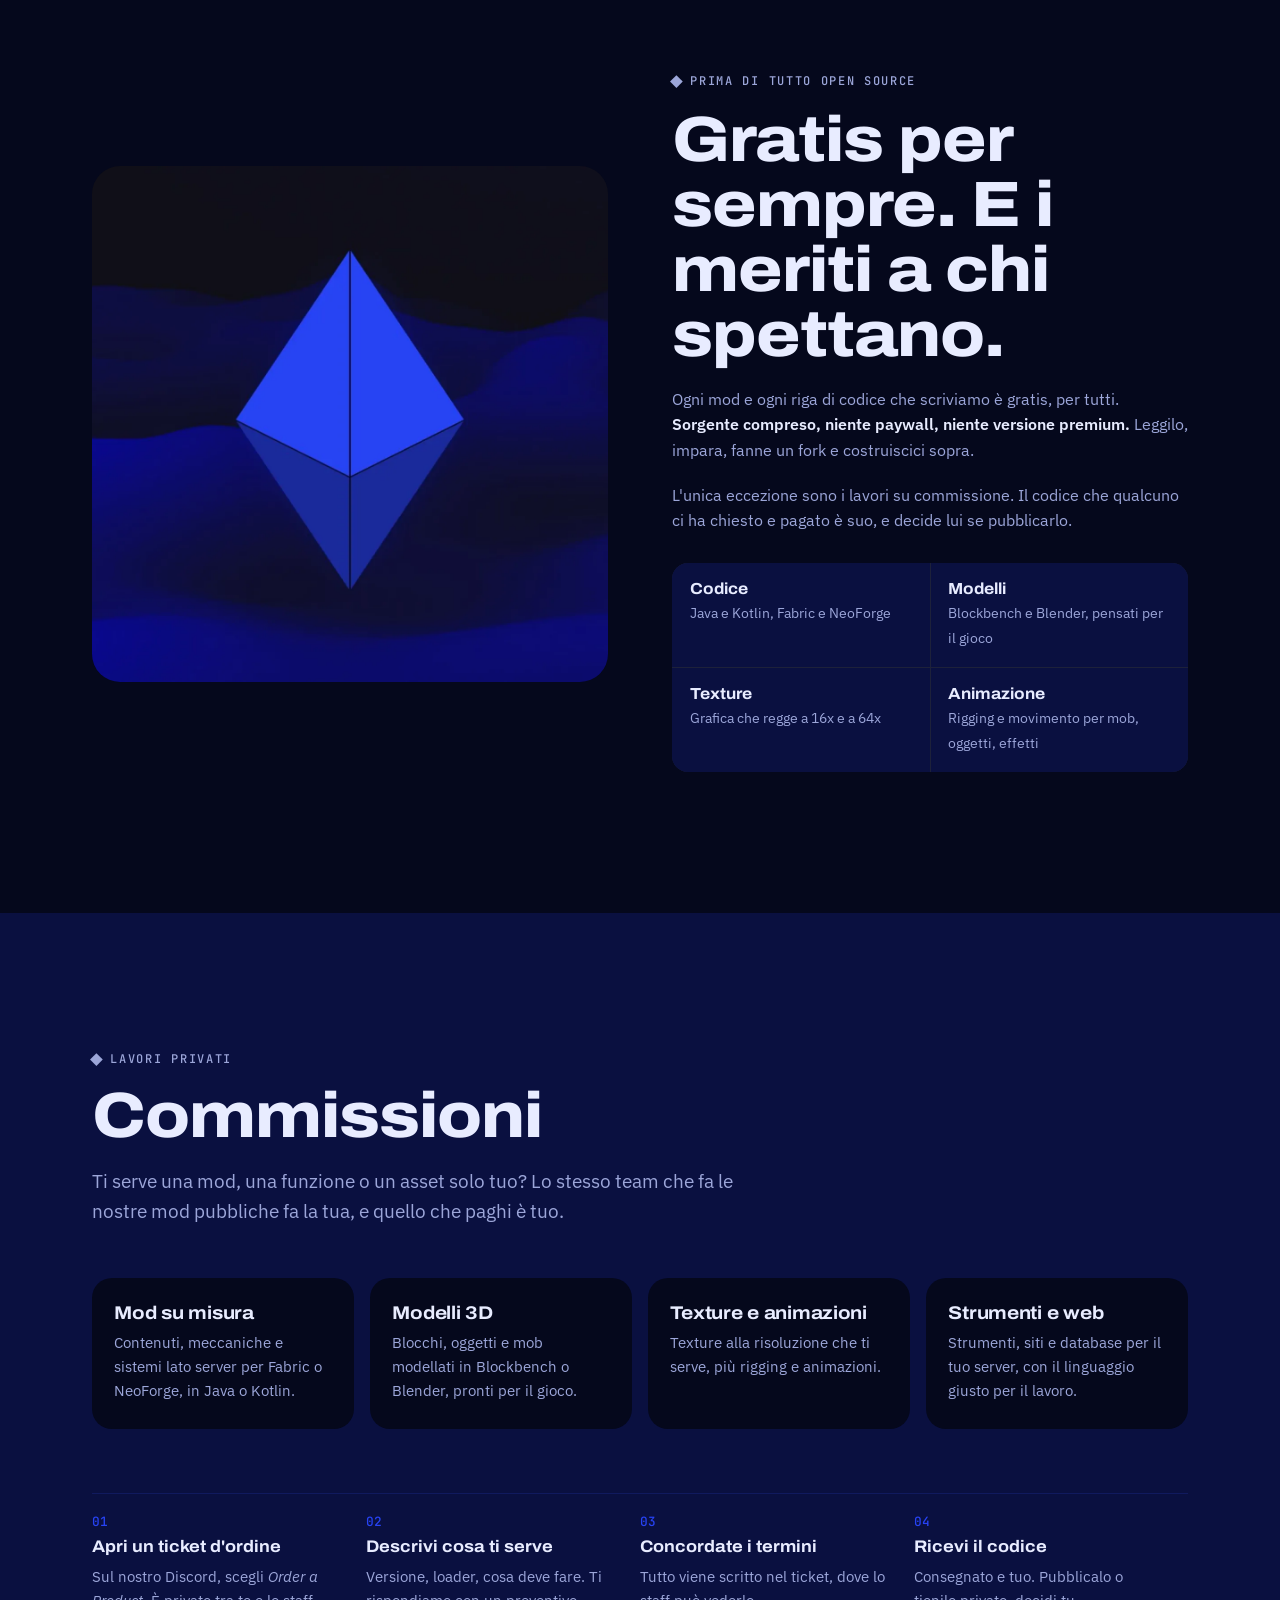
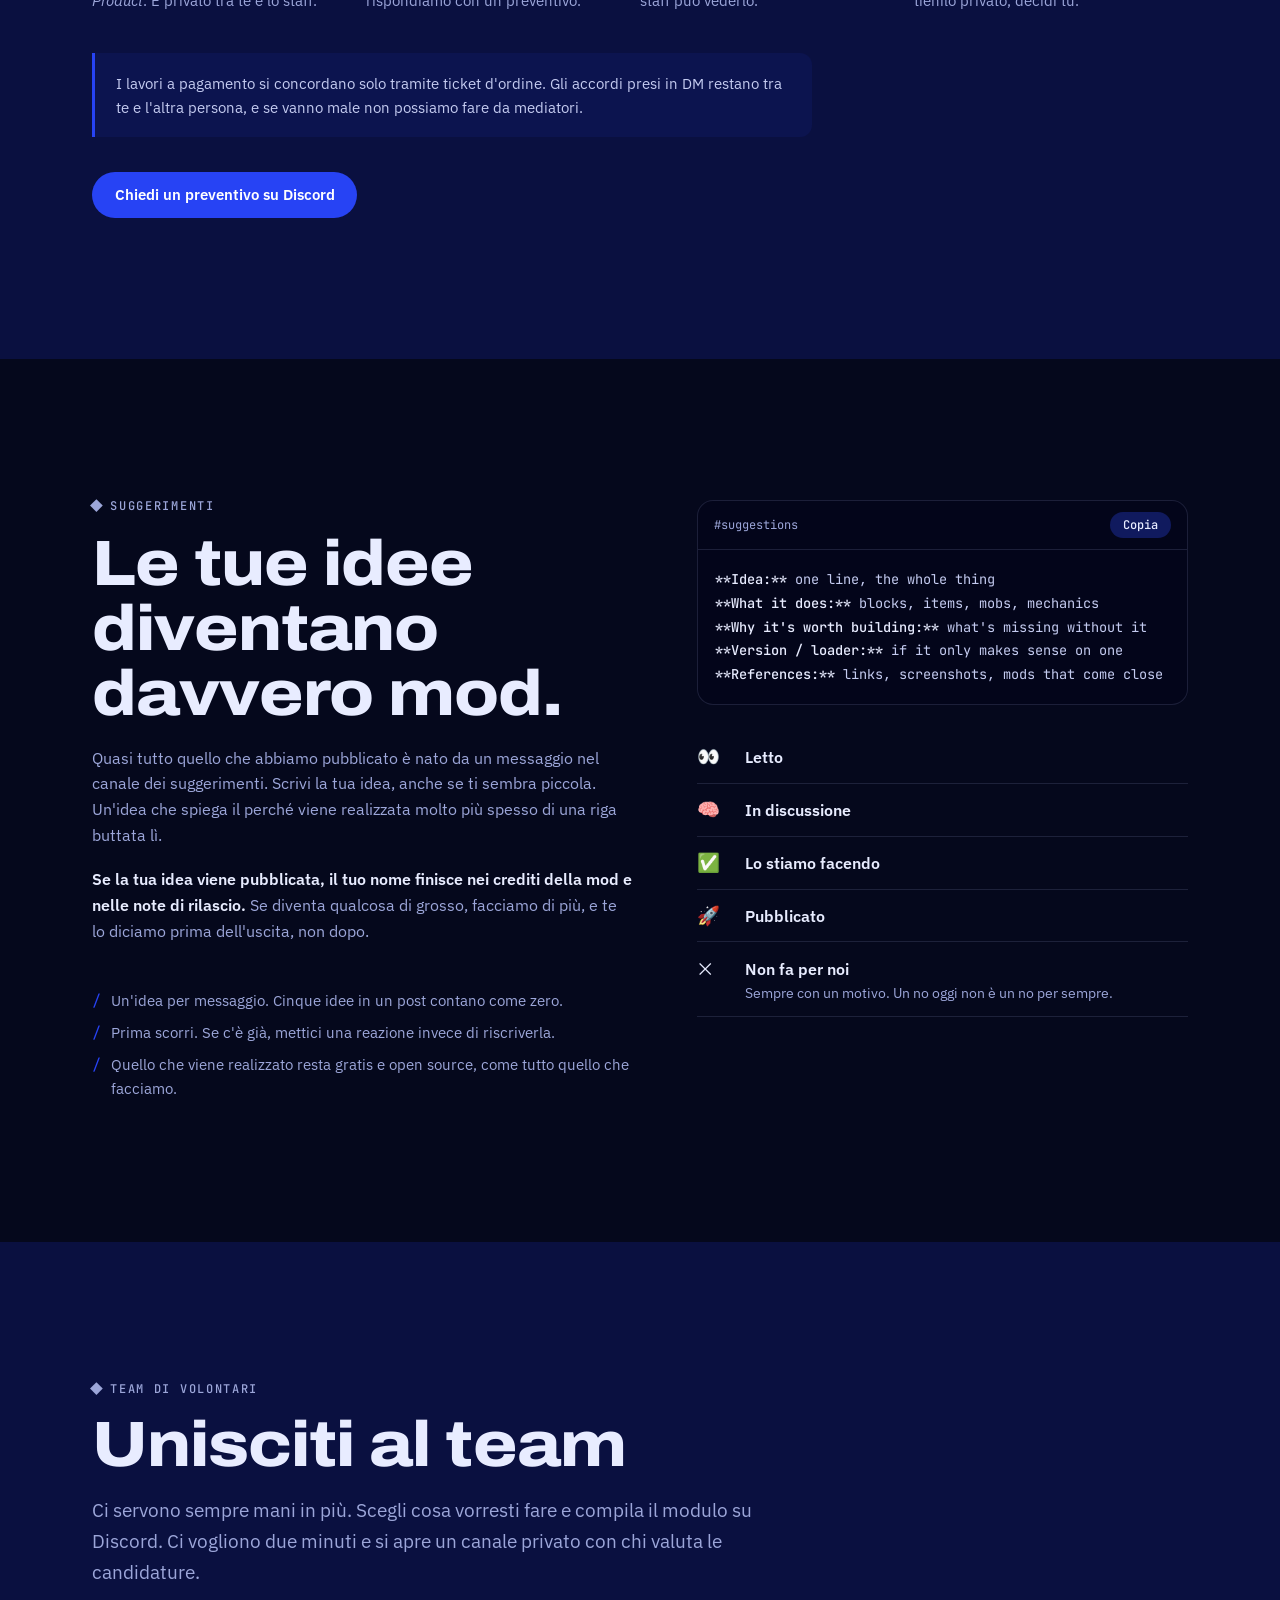
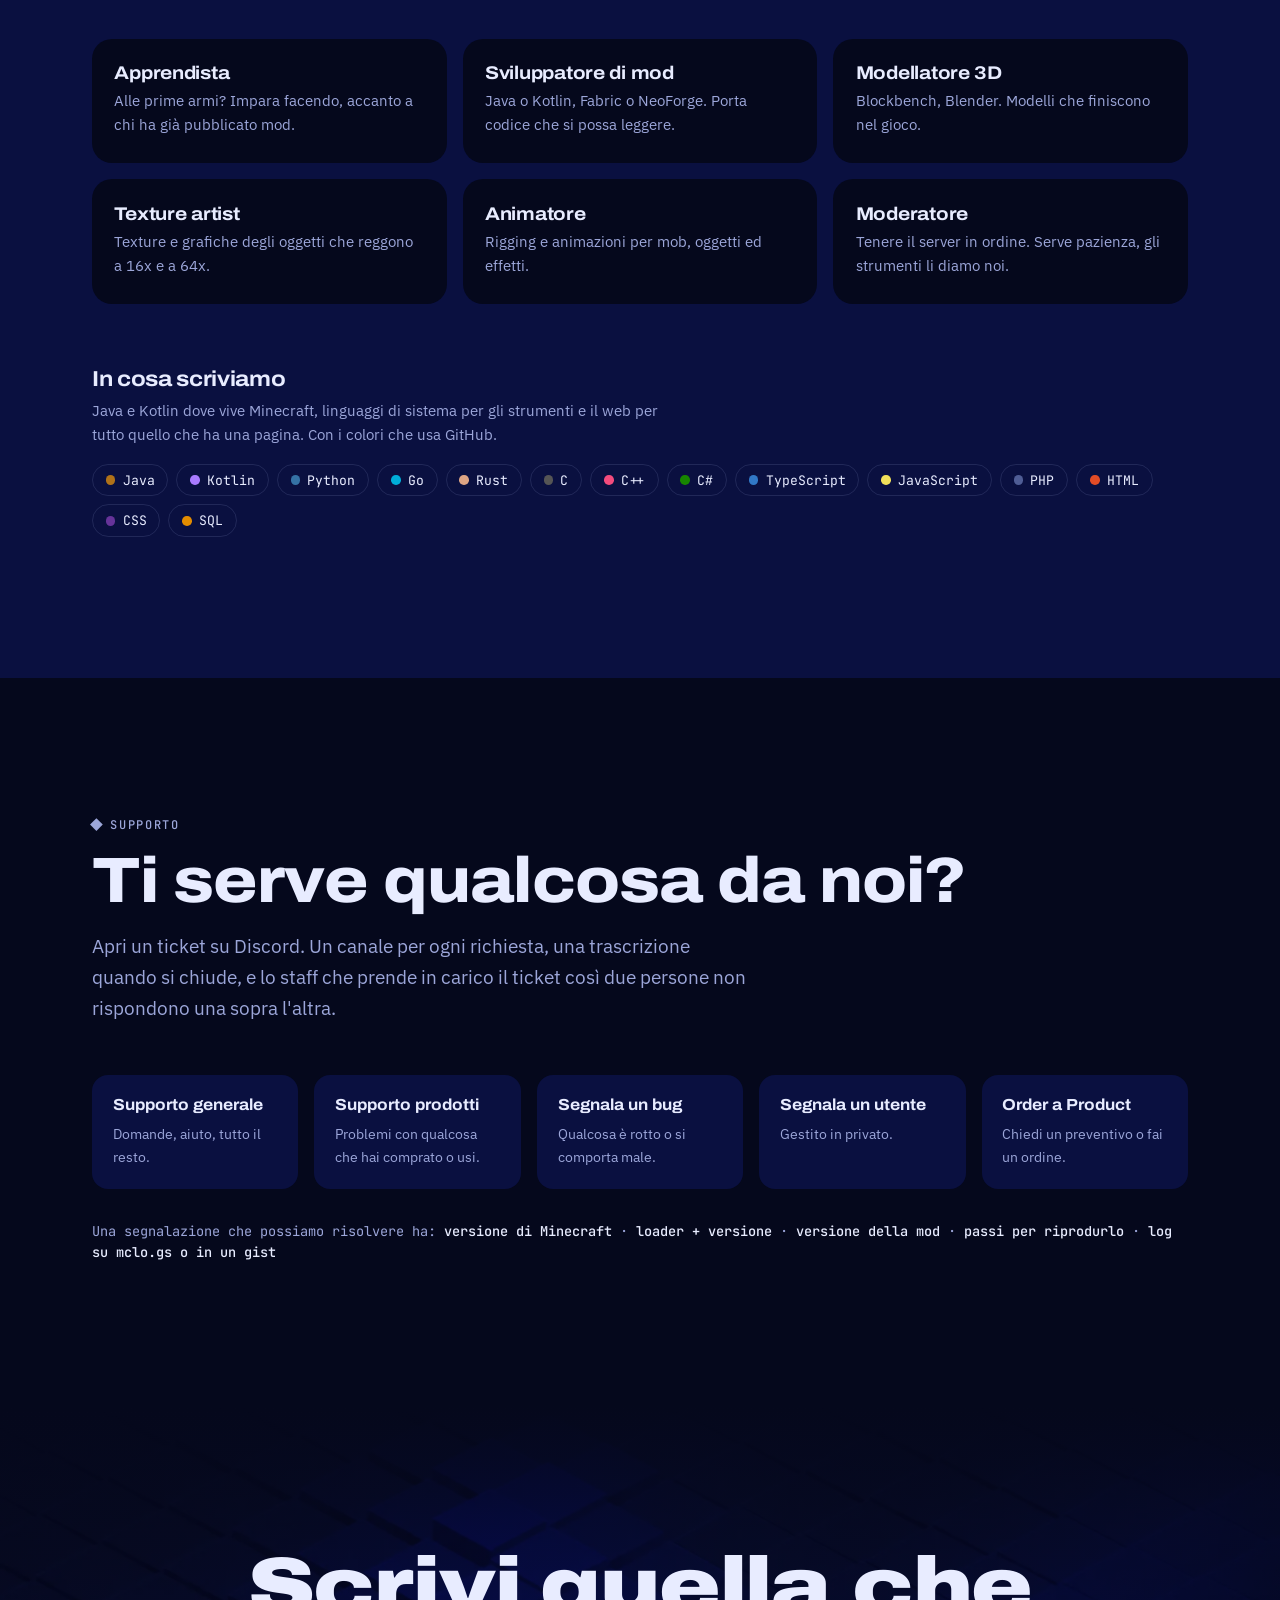
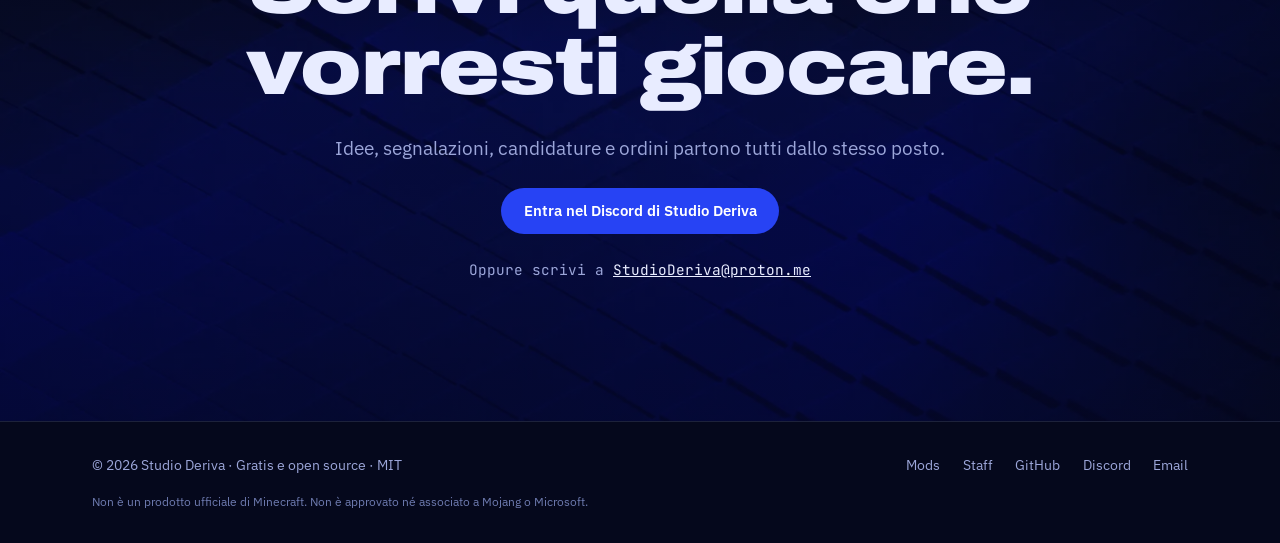
==== commit 5e908b35: "modscan 1.0.1 downloads; keep the DeepDive tags off the page until 1.1.0 - modscan.html: version, re" ====
--- a/it/index.html
+++ b/it/index.html
@@ -442,7 +442,7 @@
   </div>
 </footer>
 
-<script src="../assets/i18n.js?v=202611162300"></script>
+<script src="../assets/i18n.js?v=202611210100"></script>
 <script src="../assets/site.js?v=202610161900"></script>
 <script src="../assets/field.js?v=202610181200"></script>
 </body>
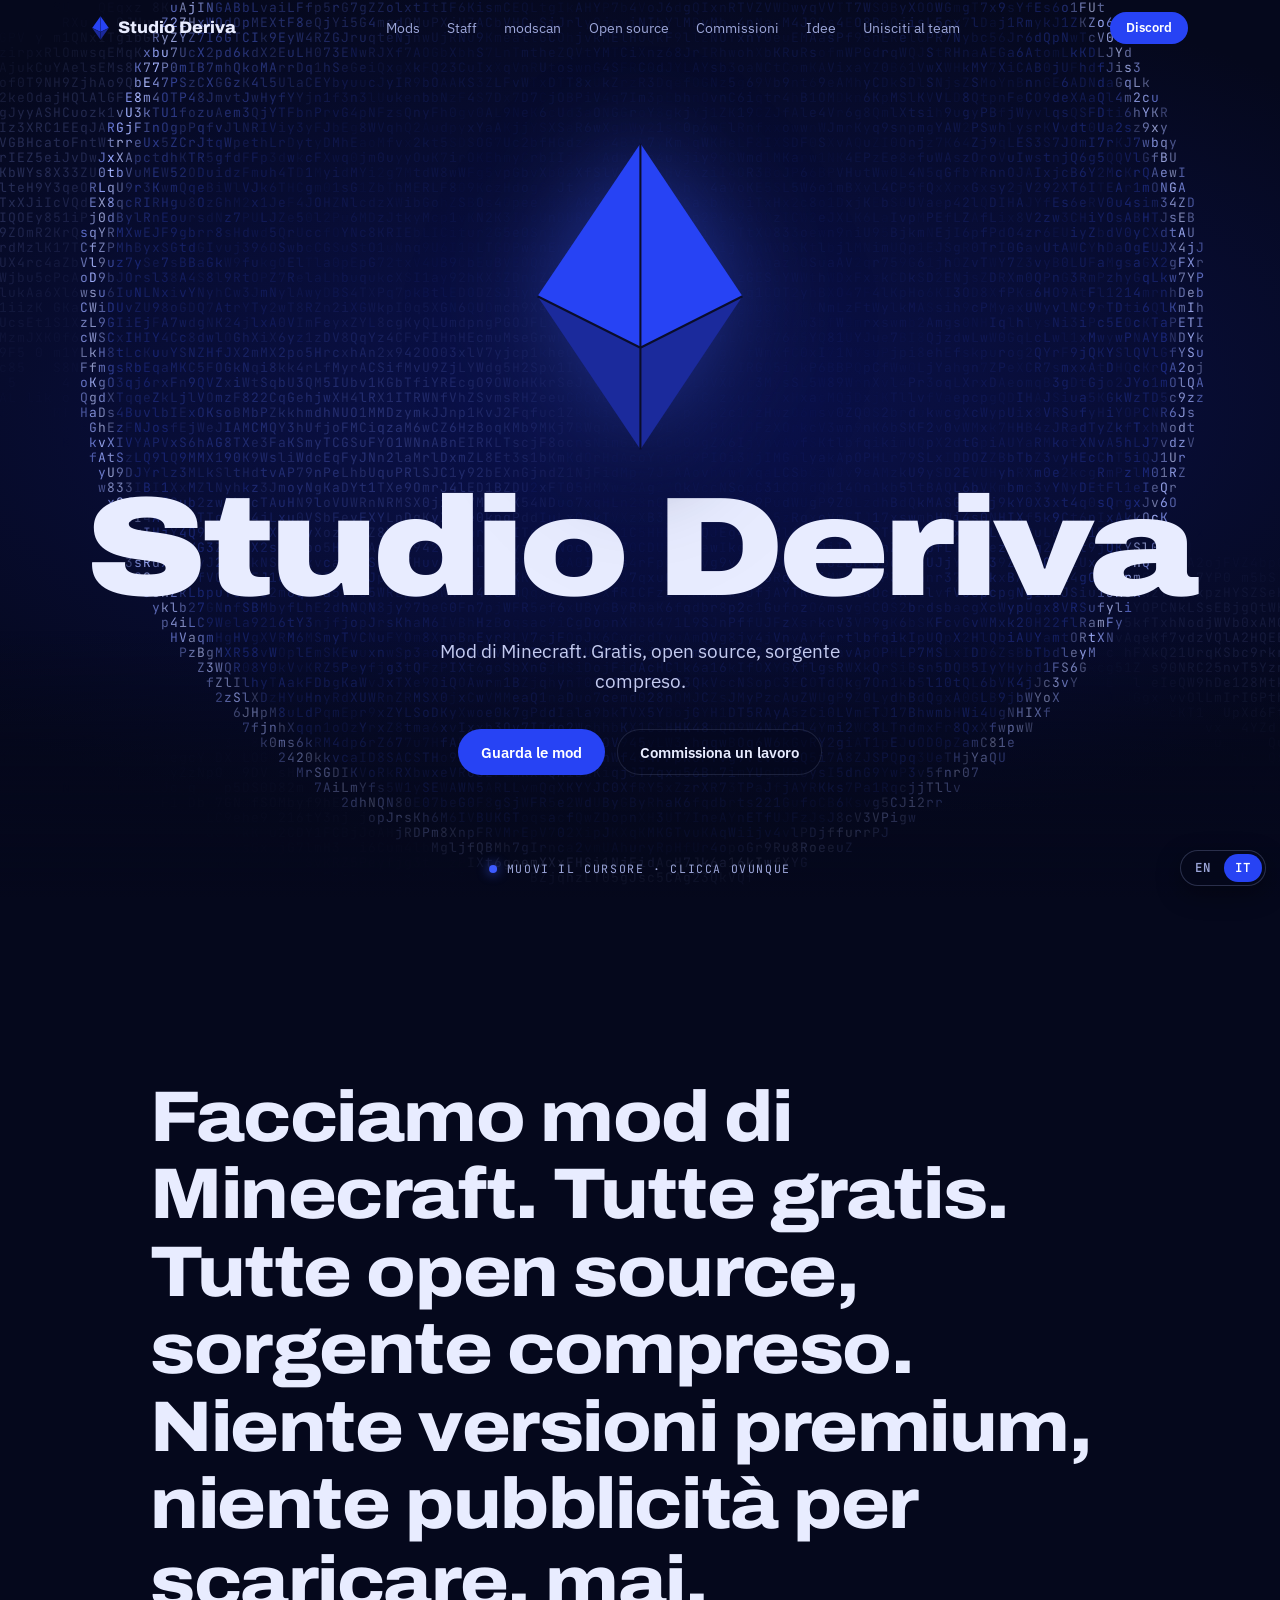
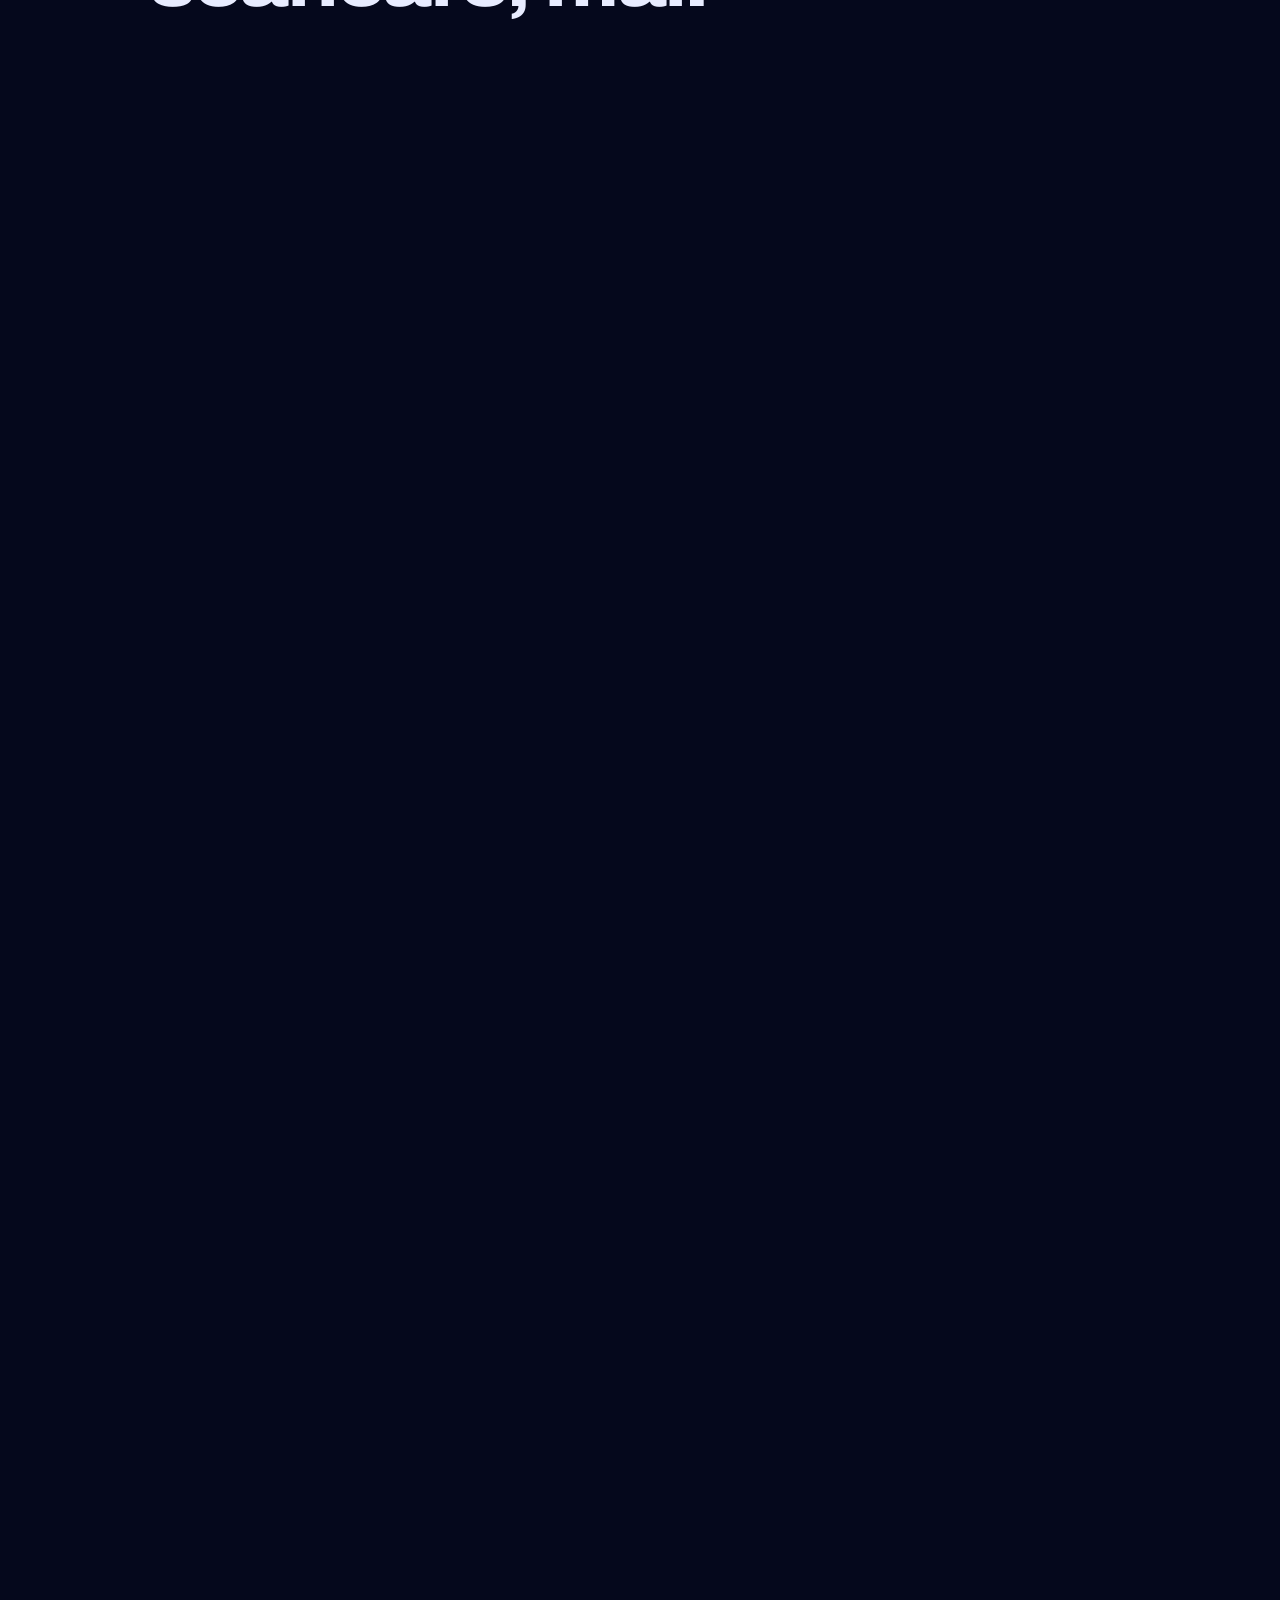
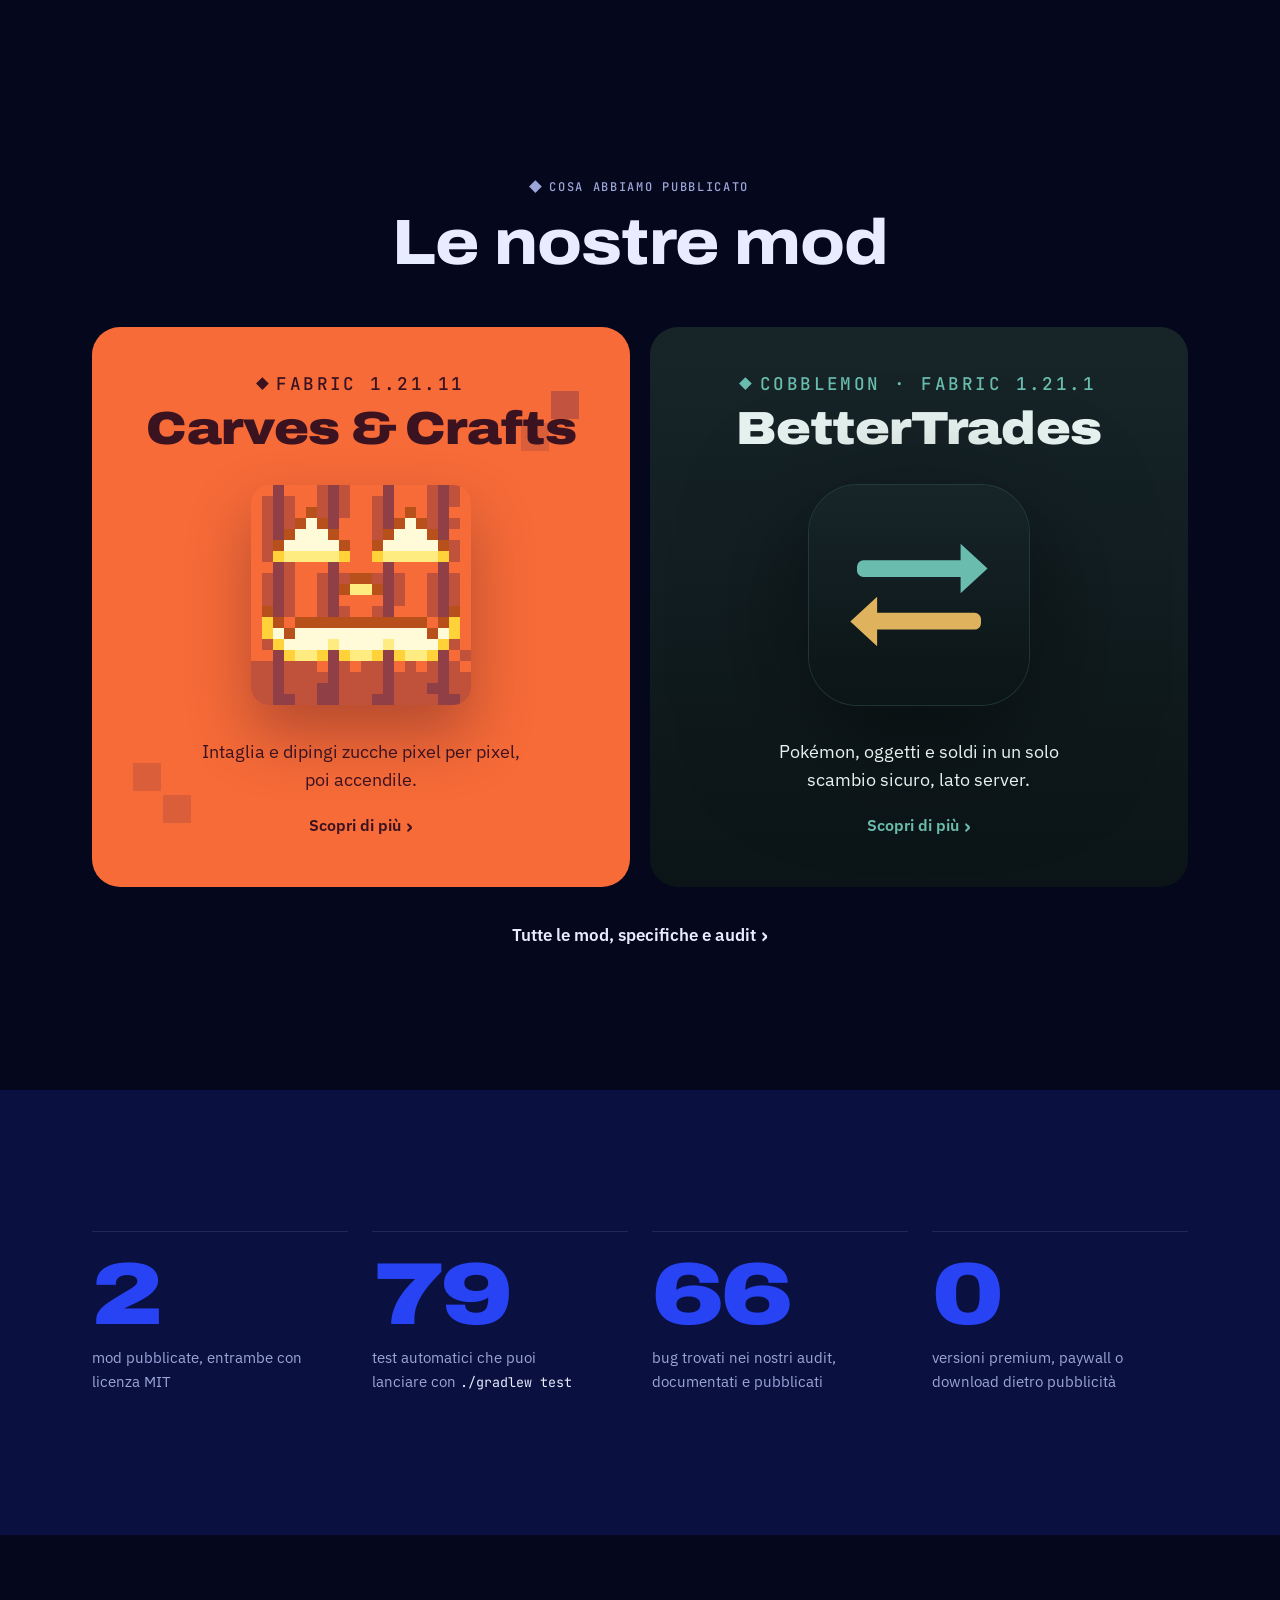
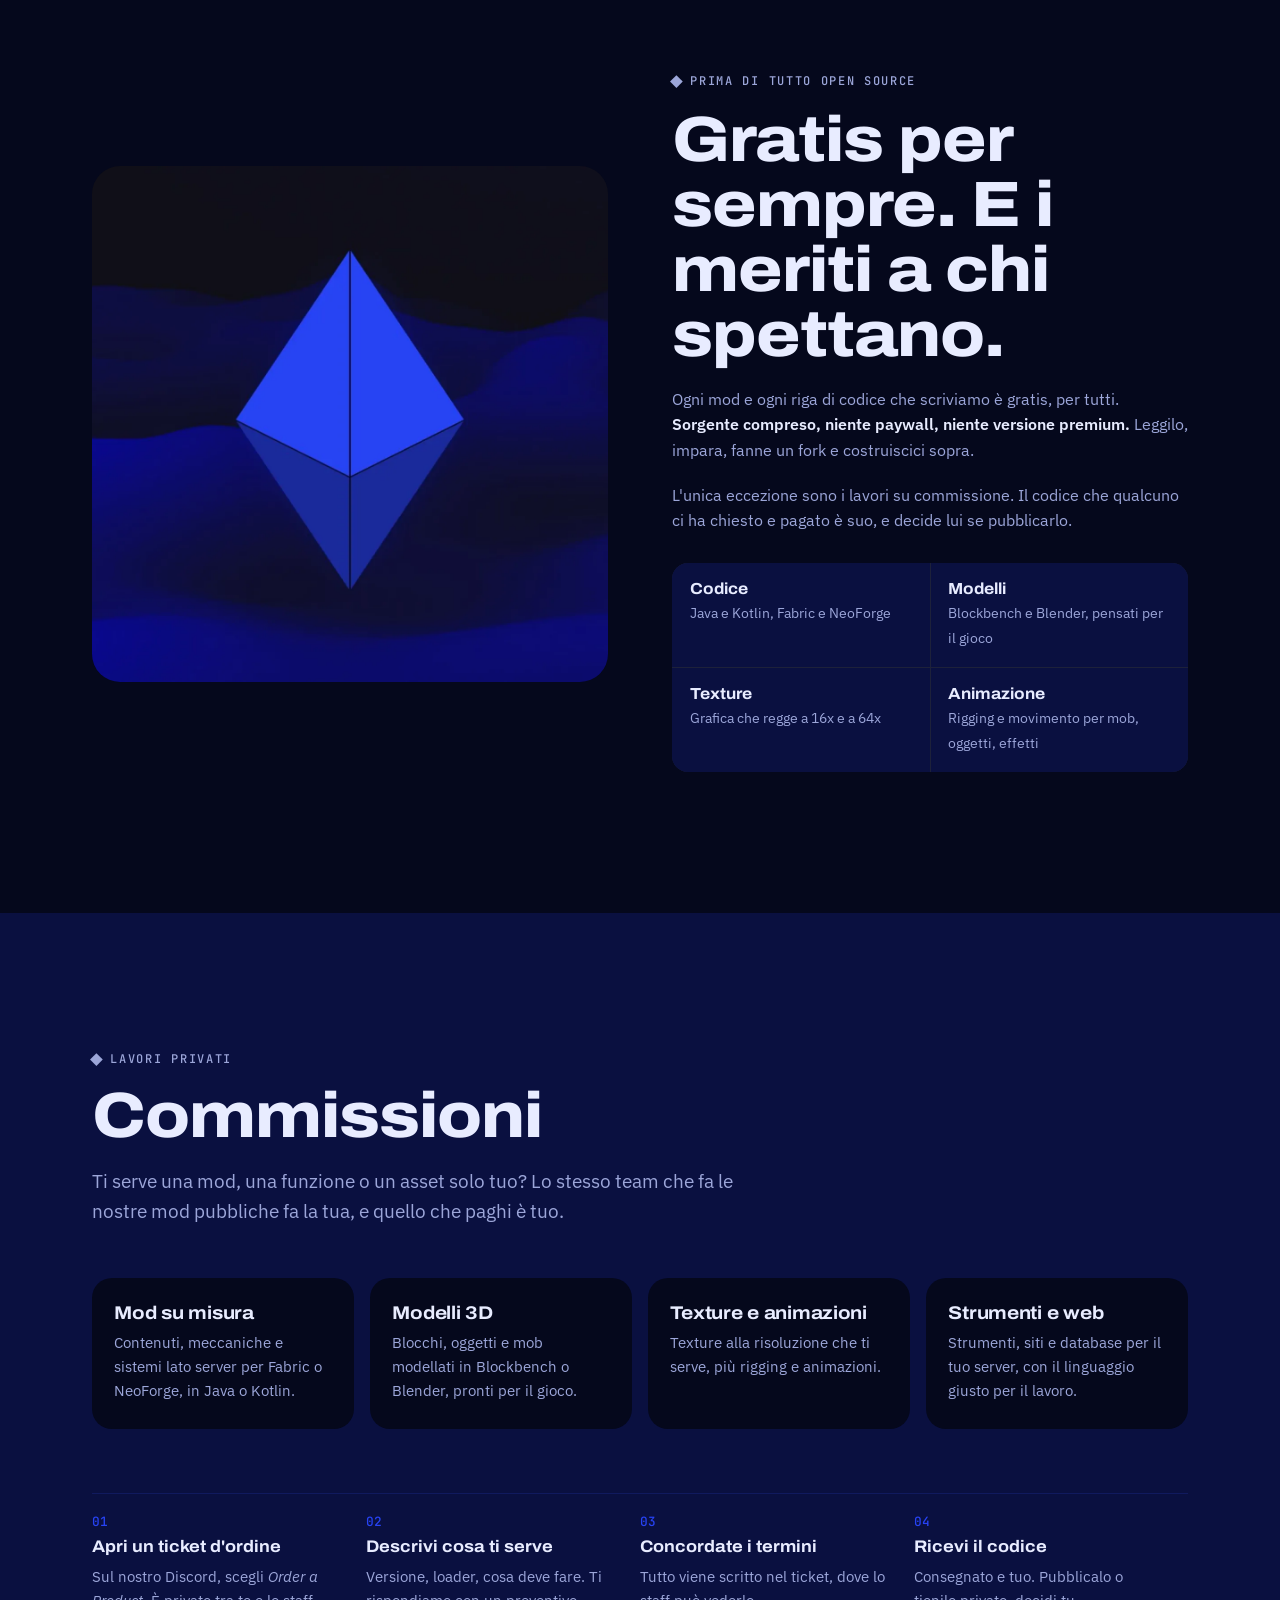
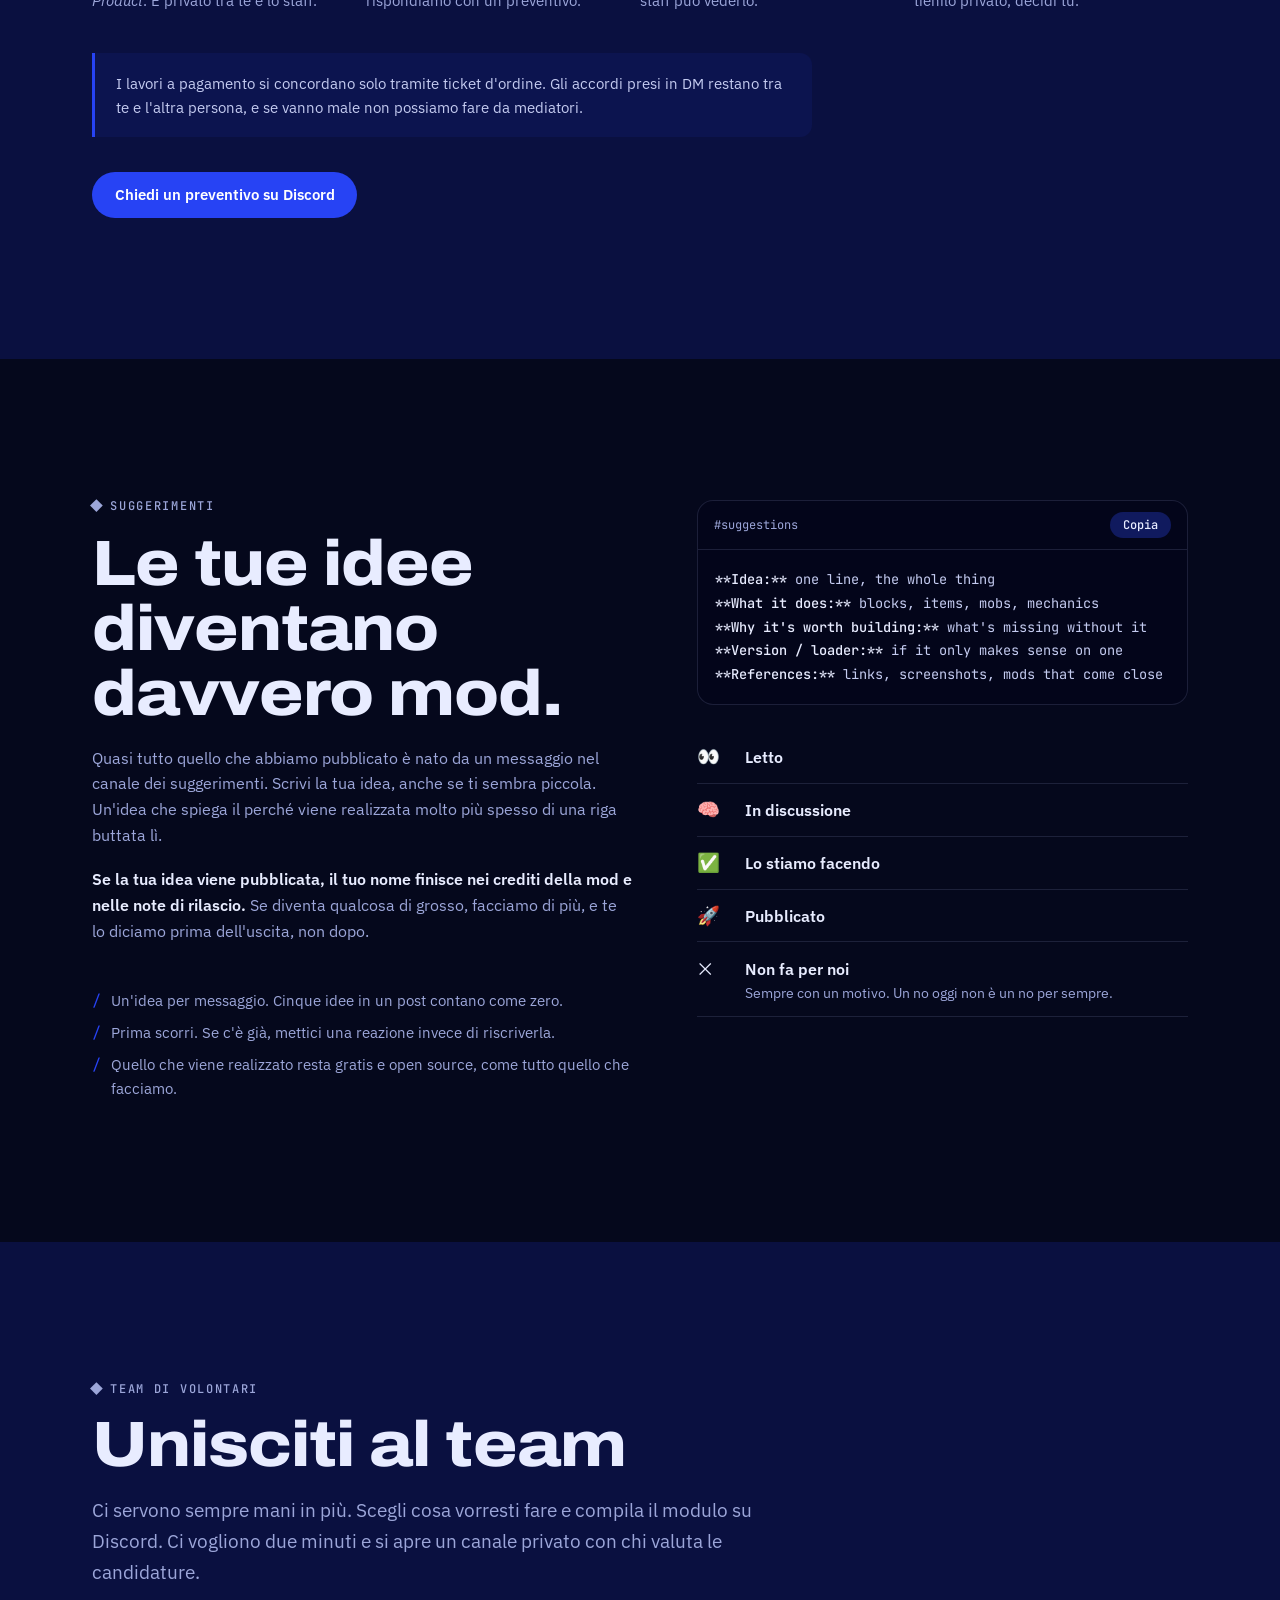
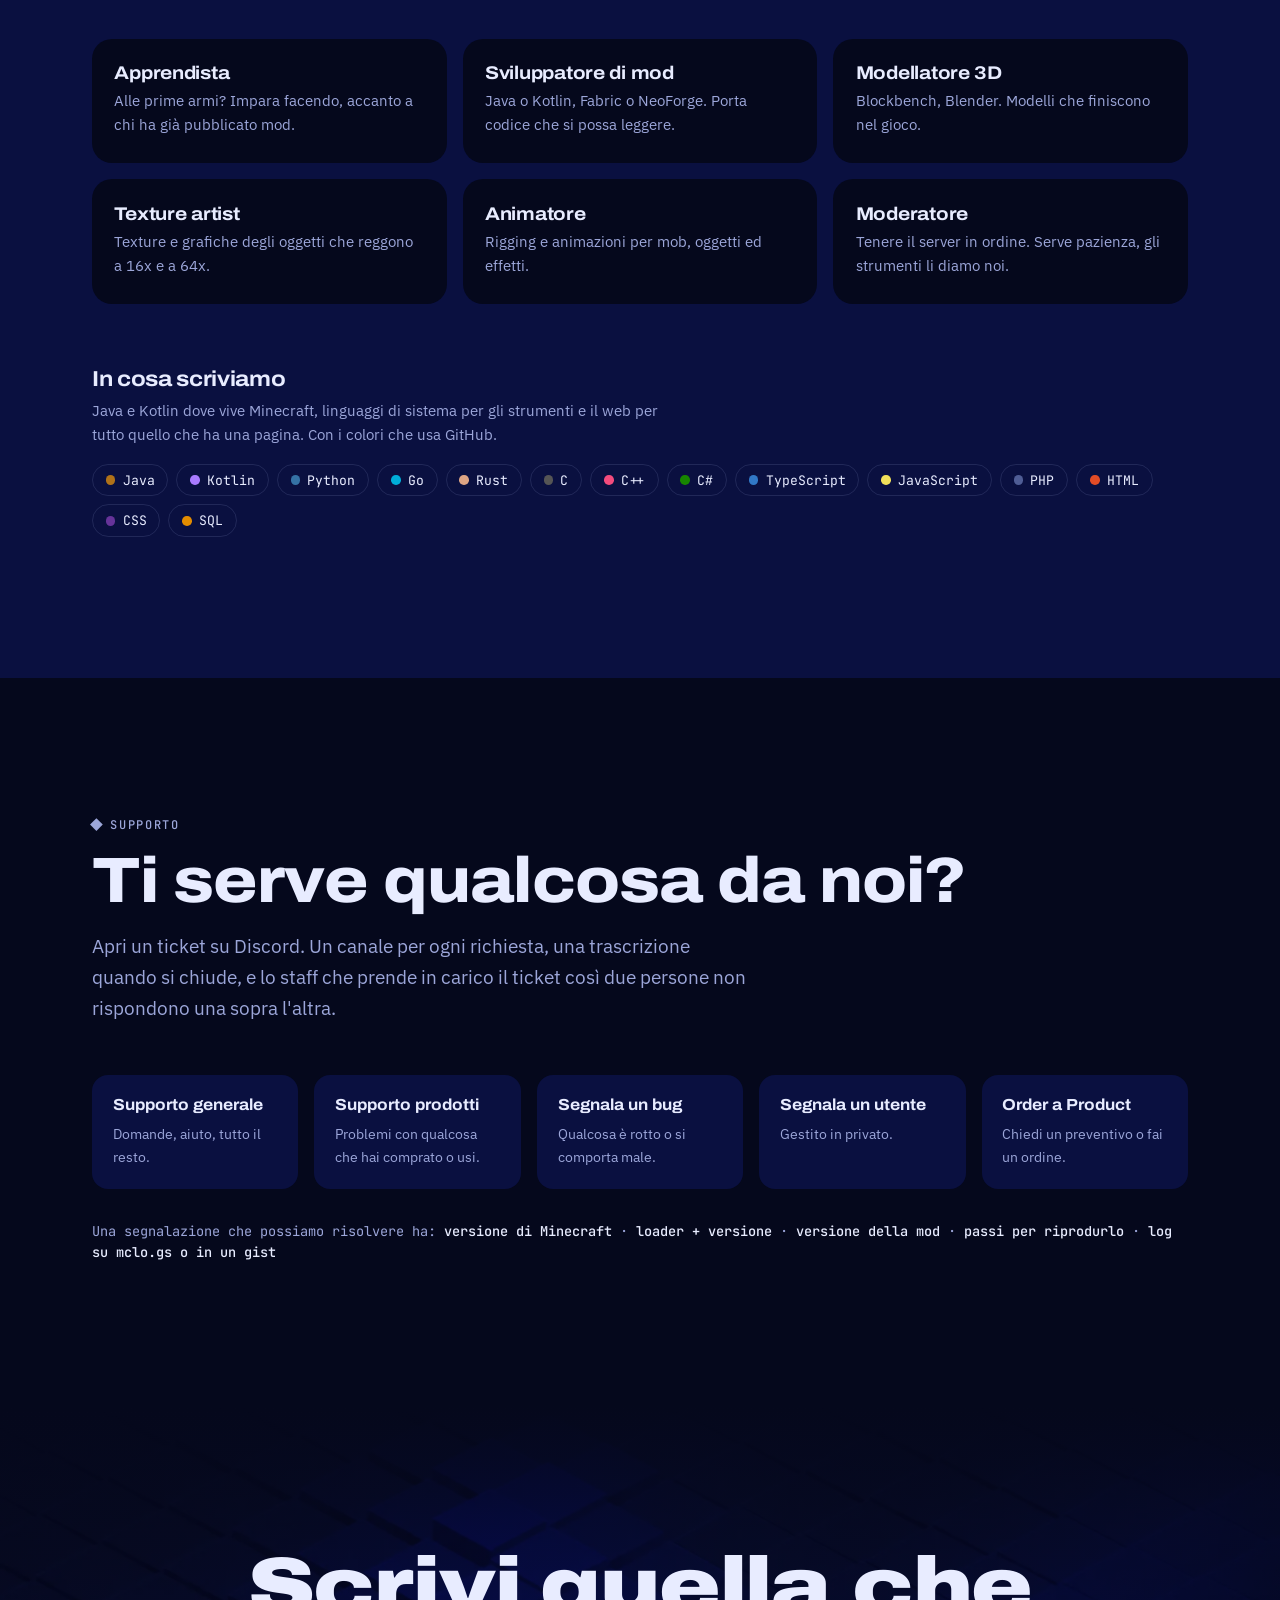
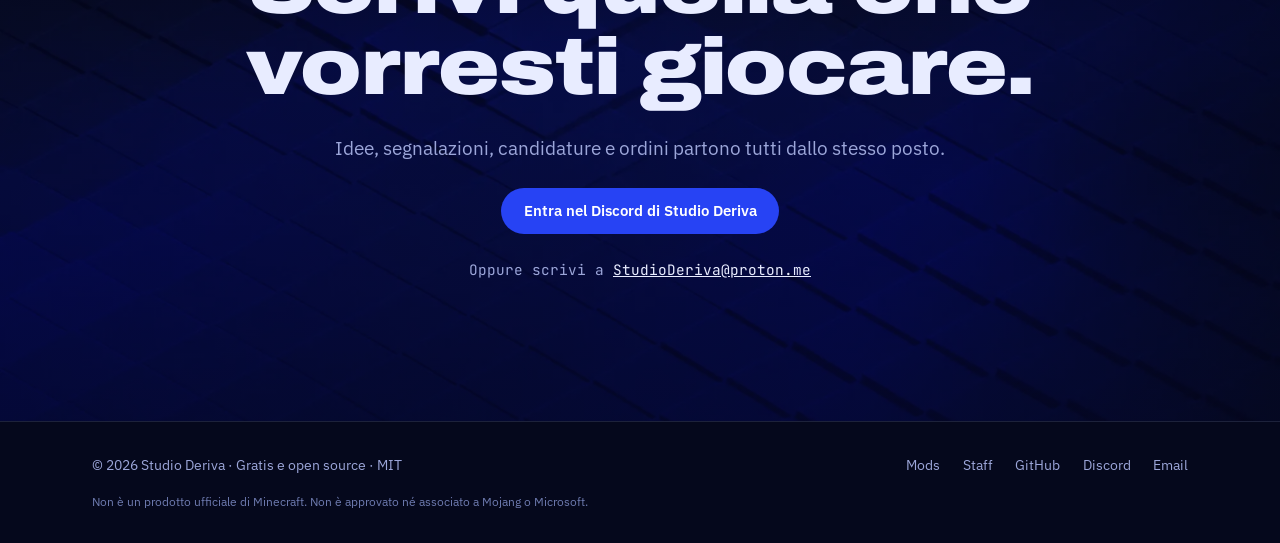
==== commit 8b0d71b7: "modscan 1.0.21 downloads - modscan.html: version, release links and checksums point to the GitHub   " ====
--- a/it/index.html
+++ b/it/index.html
@@ -442,7 +442,7 @@
   </div>
 </footer>
 
-<script src="../assets/i18n.js?v=202611210100"></script>
+<script src="../assets/i18n.js?v=202611250035"></script>
 <script src="../assets/site.js?v=202610161900"></script>
 <script src="../assets/field.js?v=202610181200"></script>
 </body>
